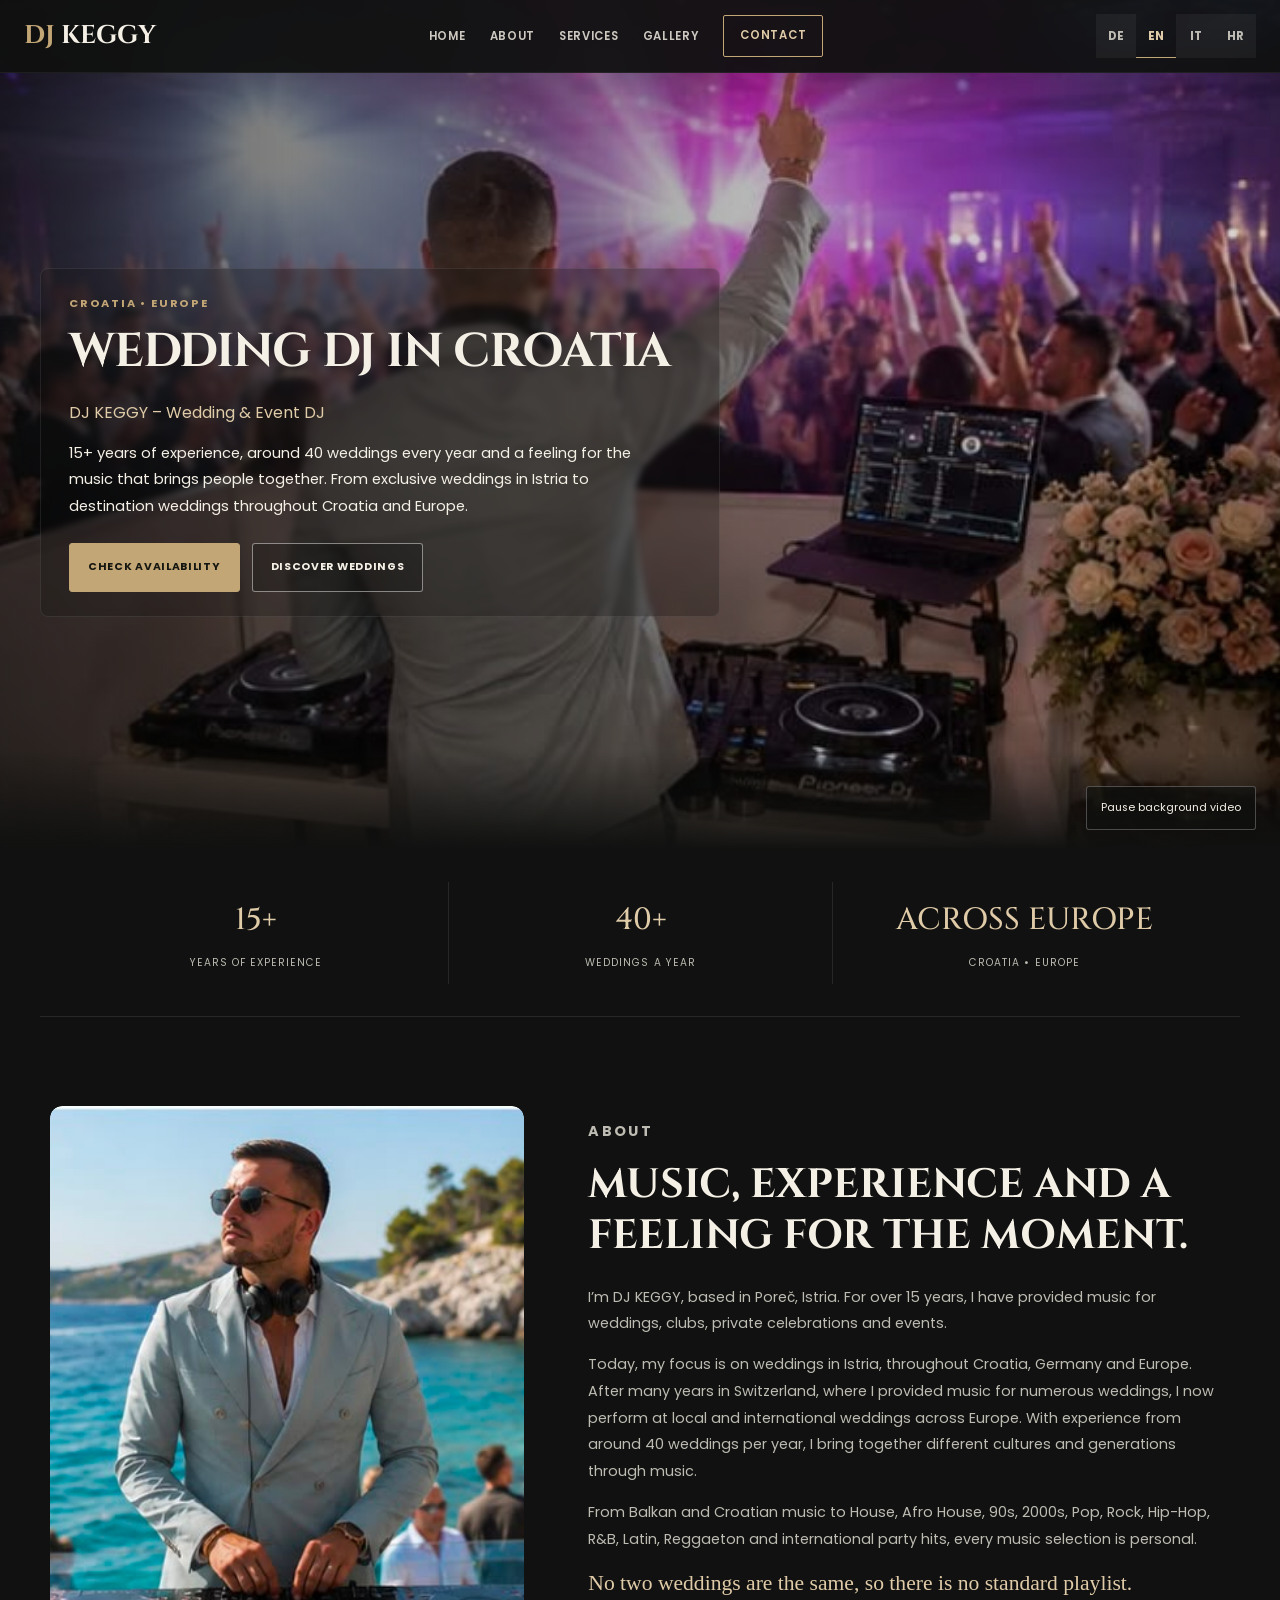
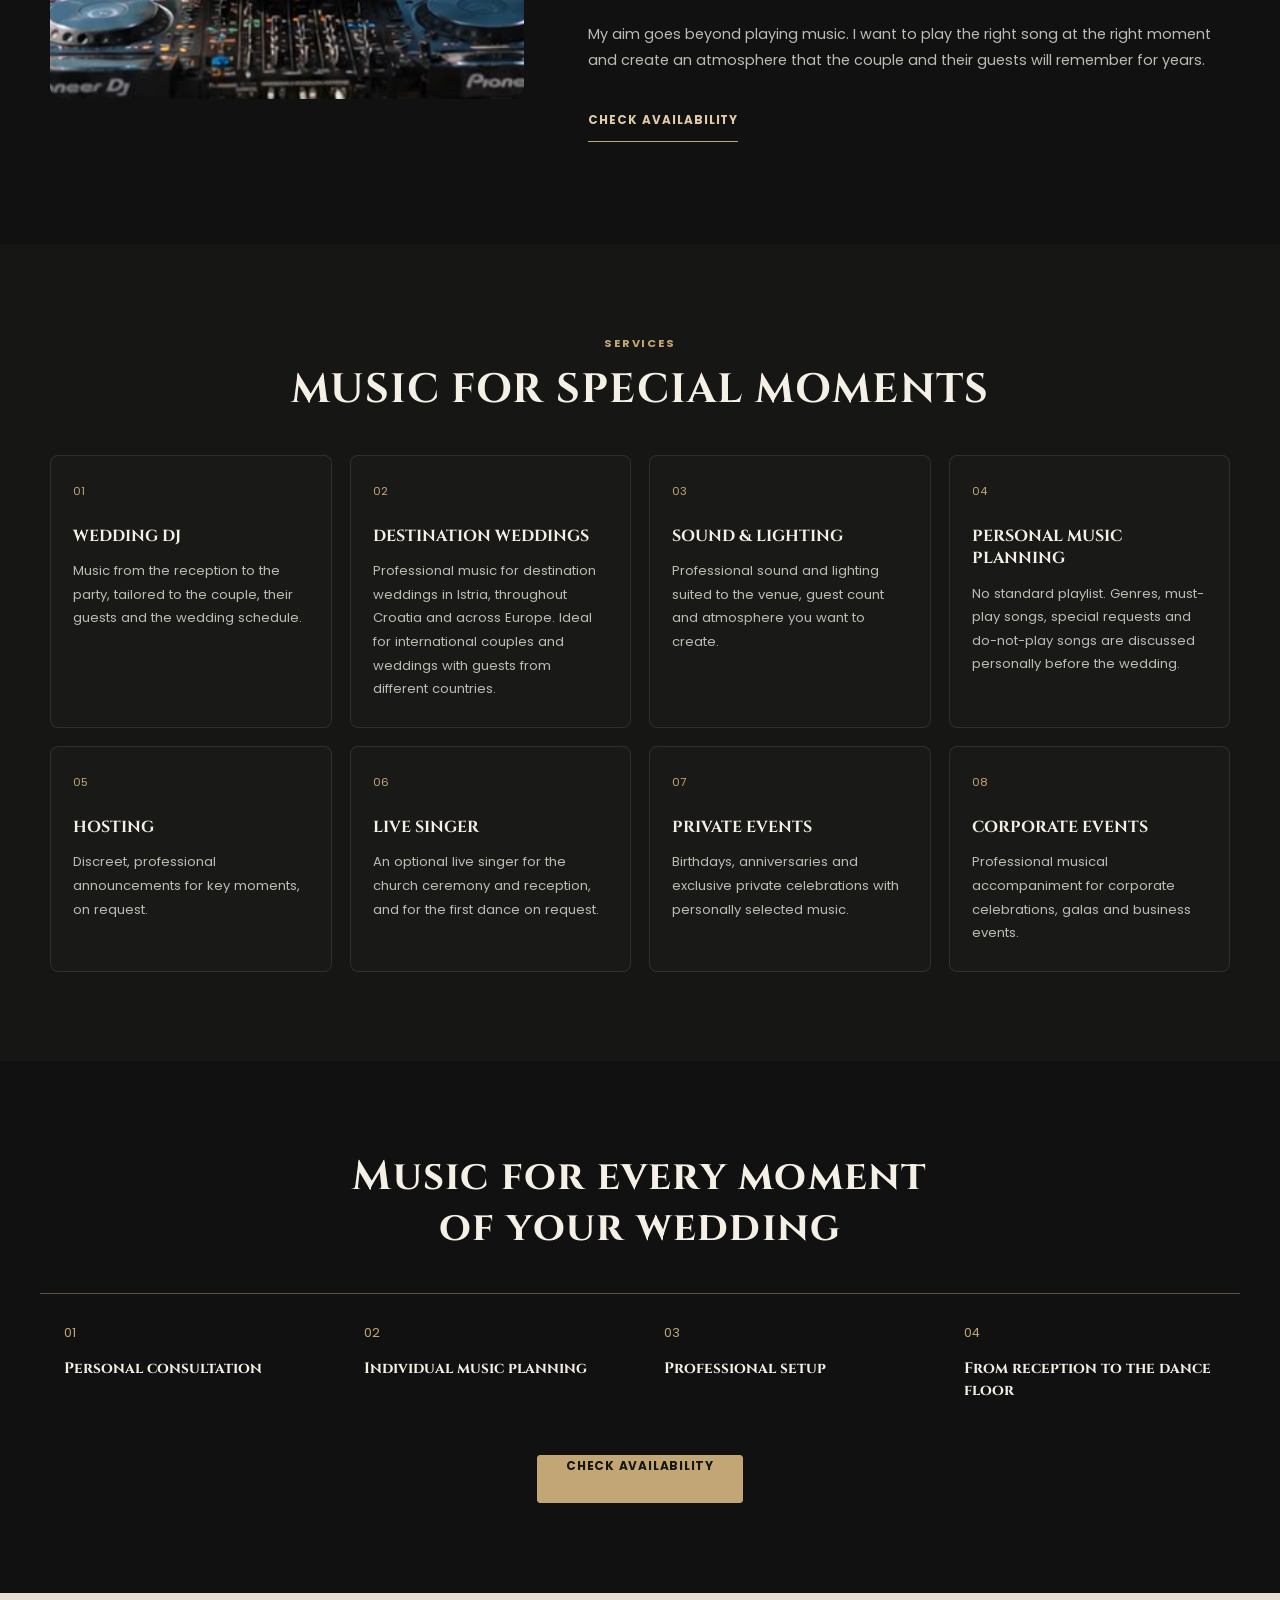
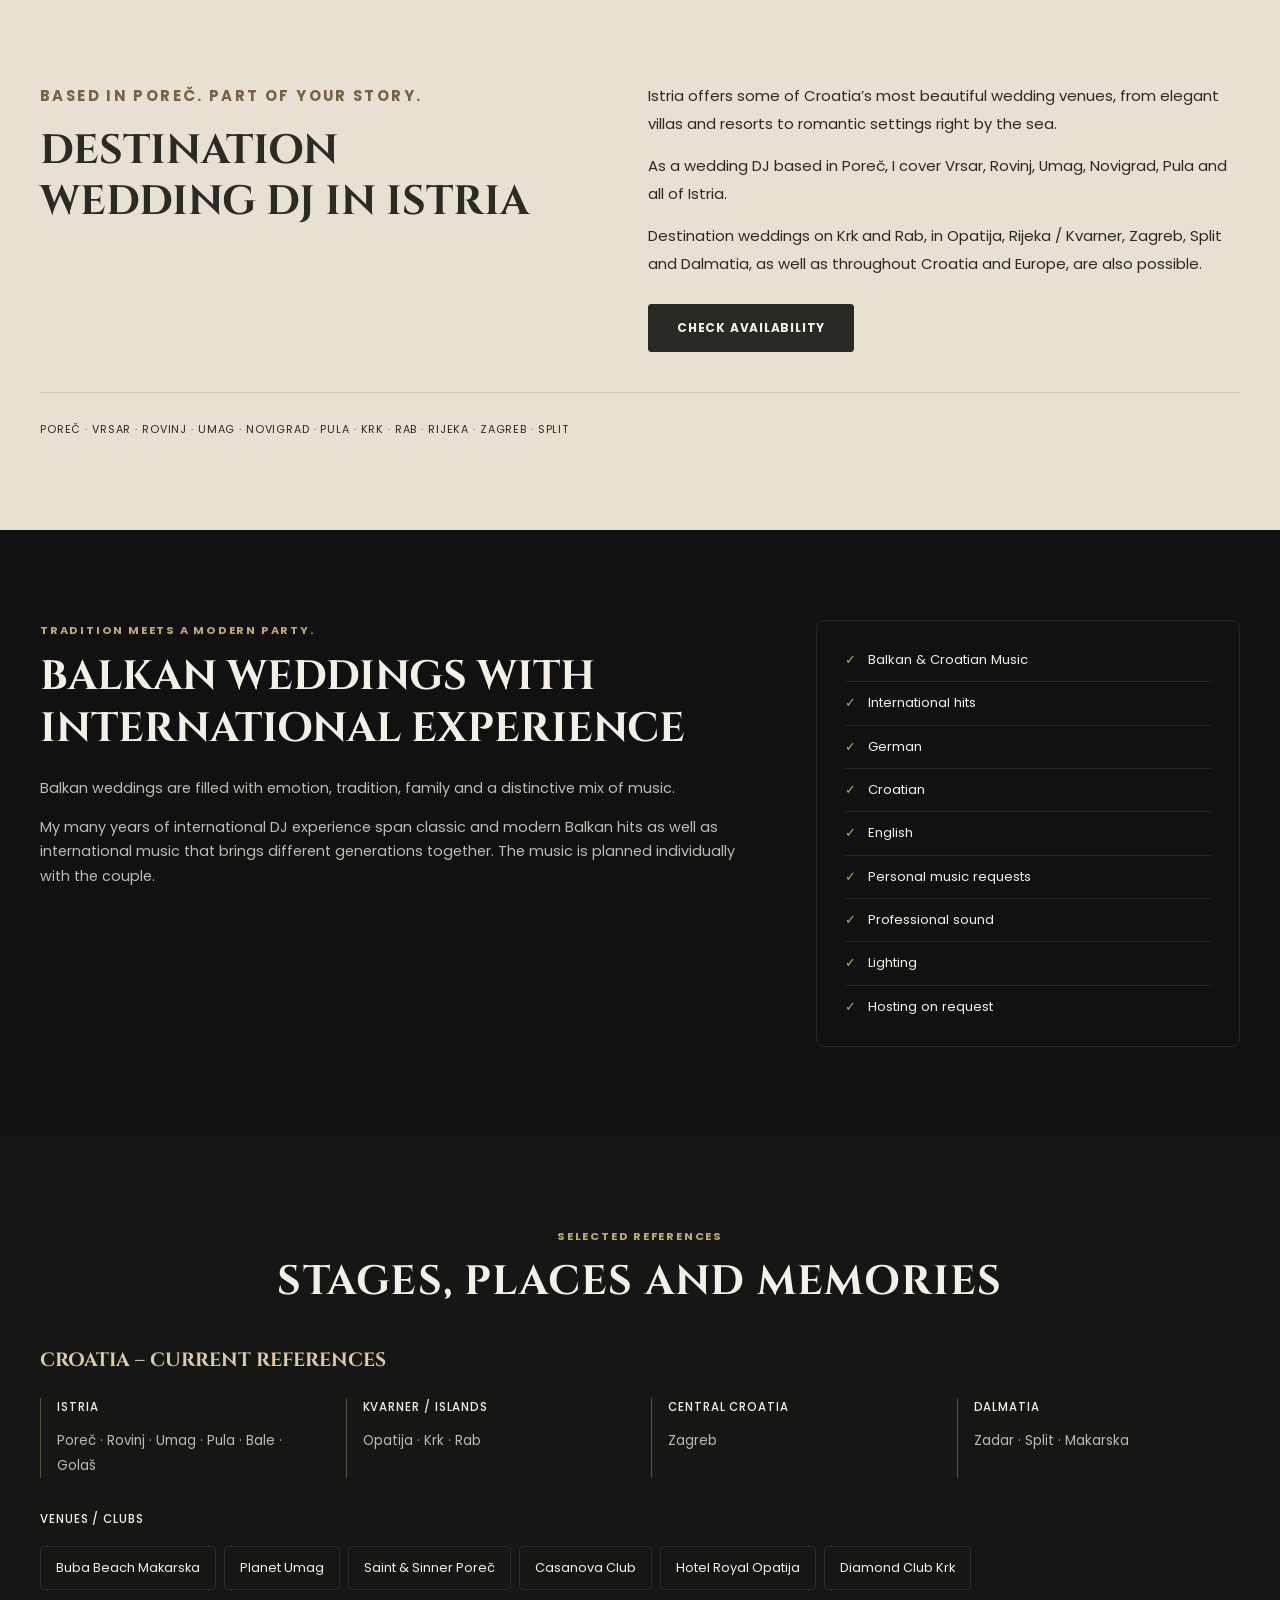
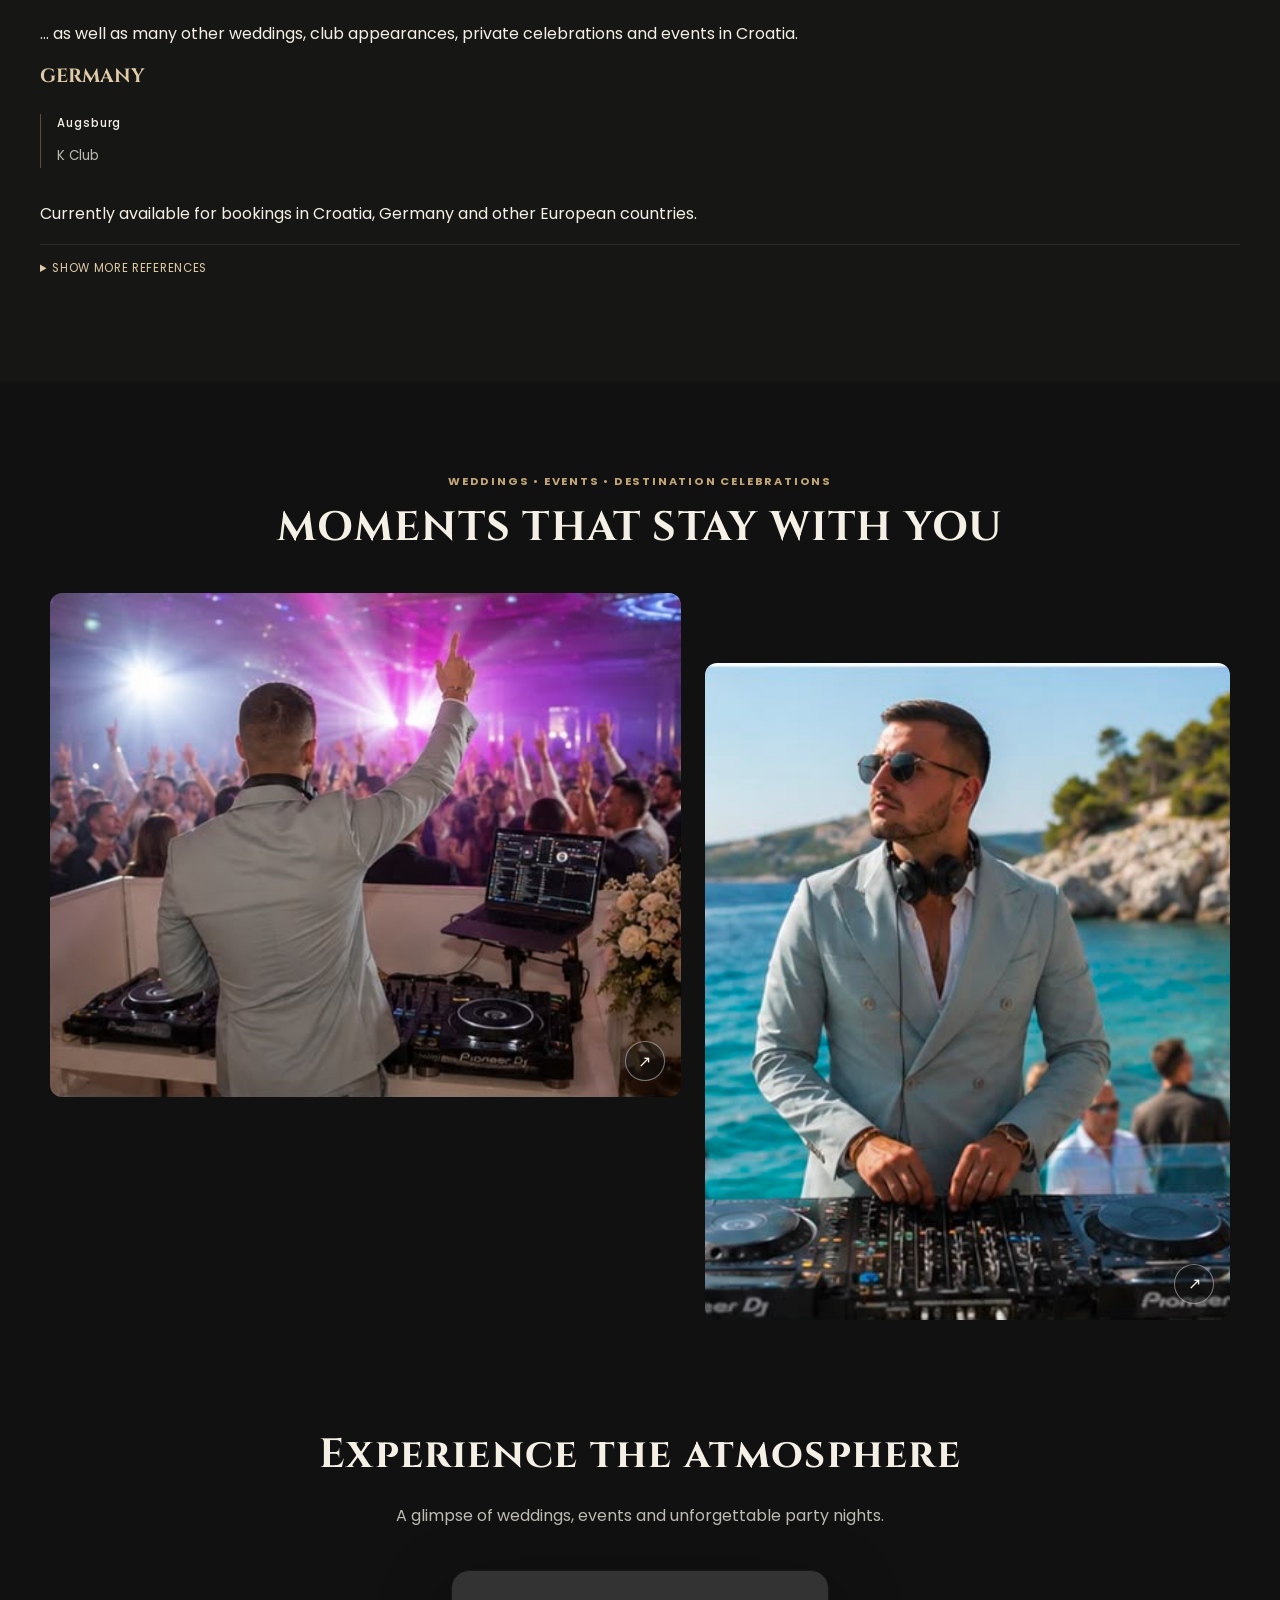
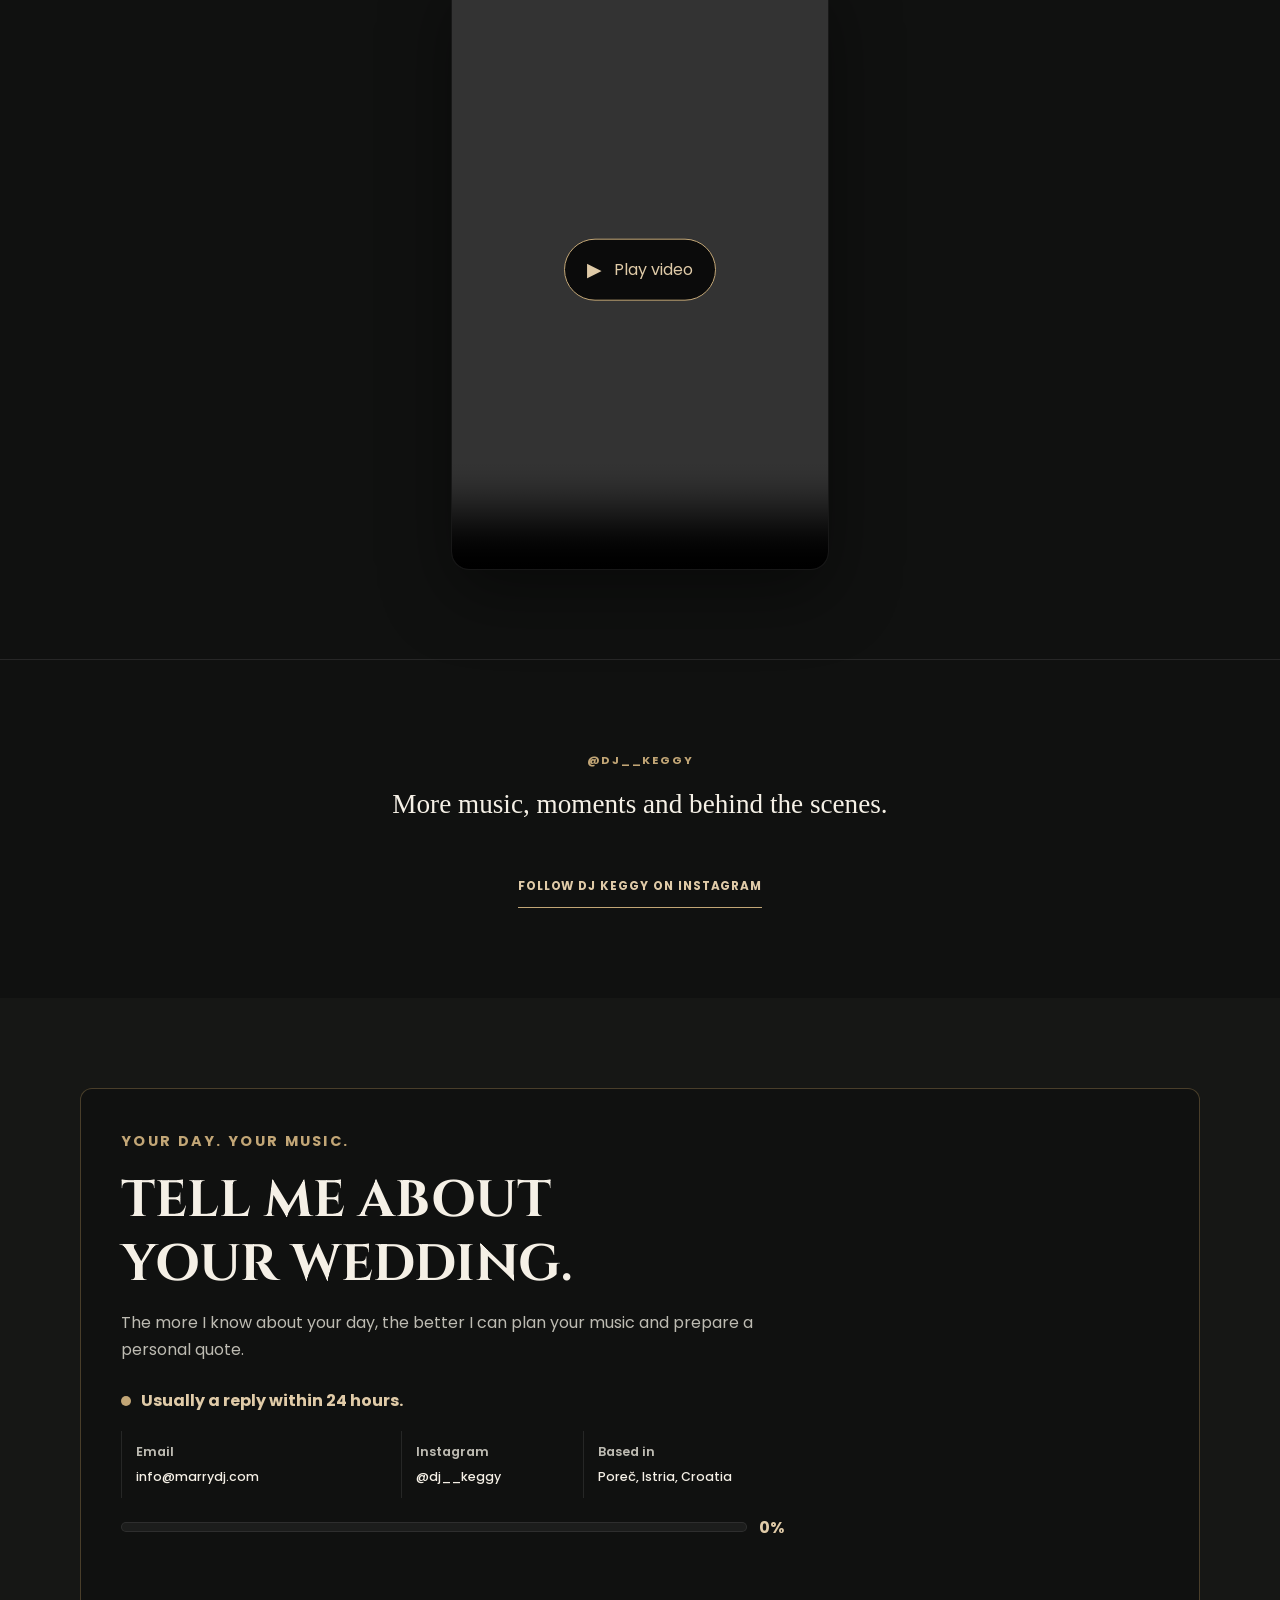
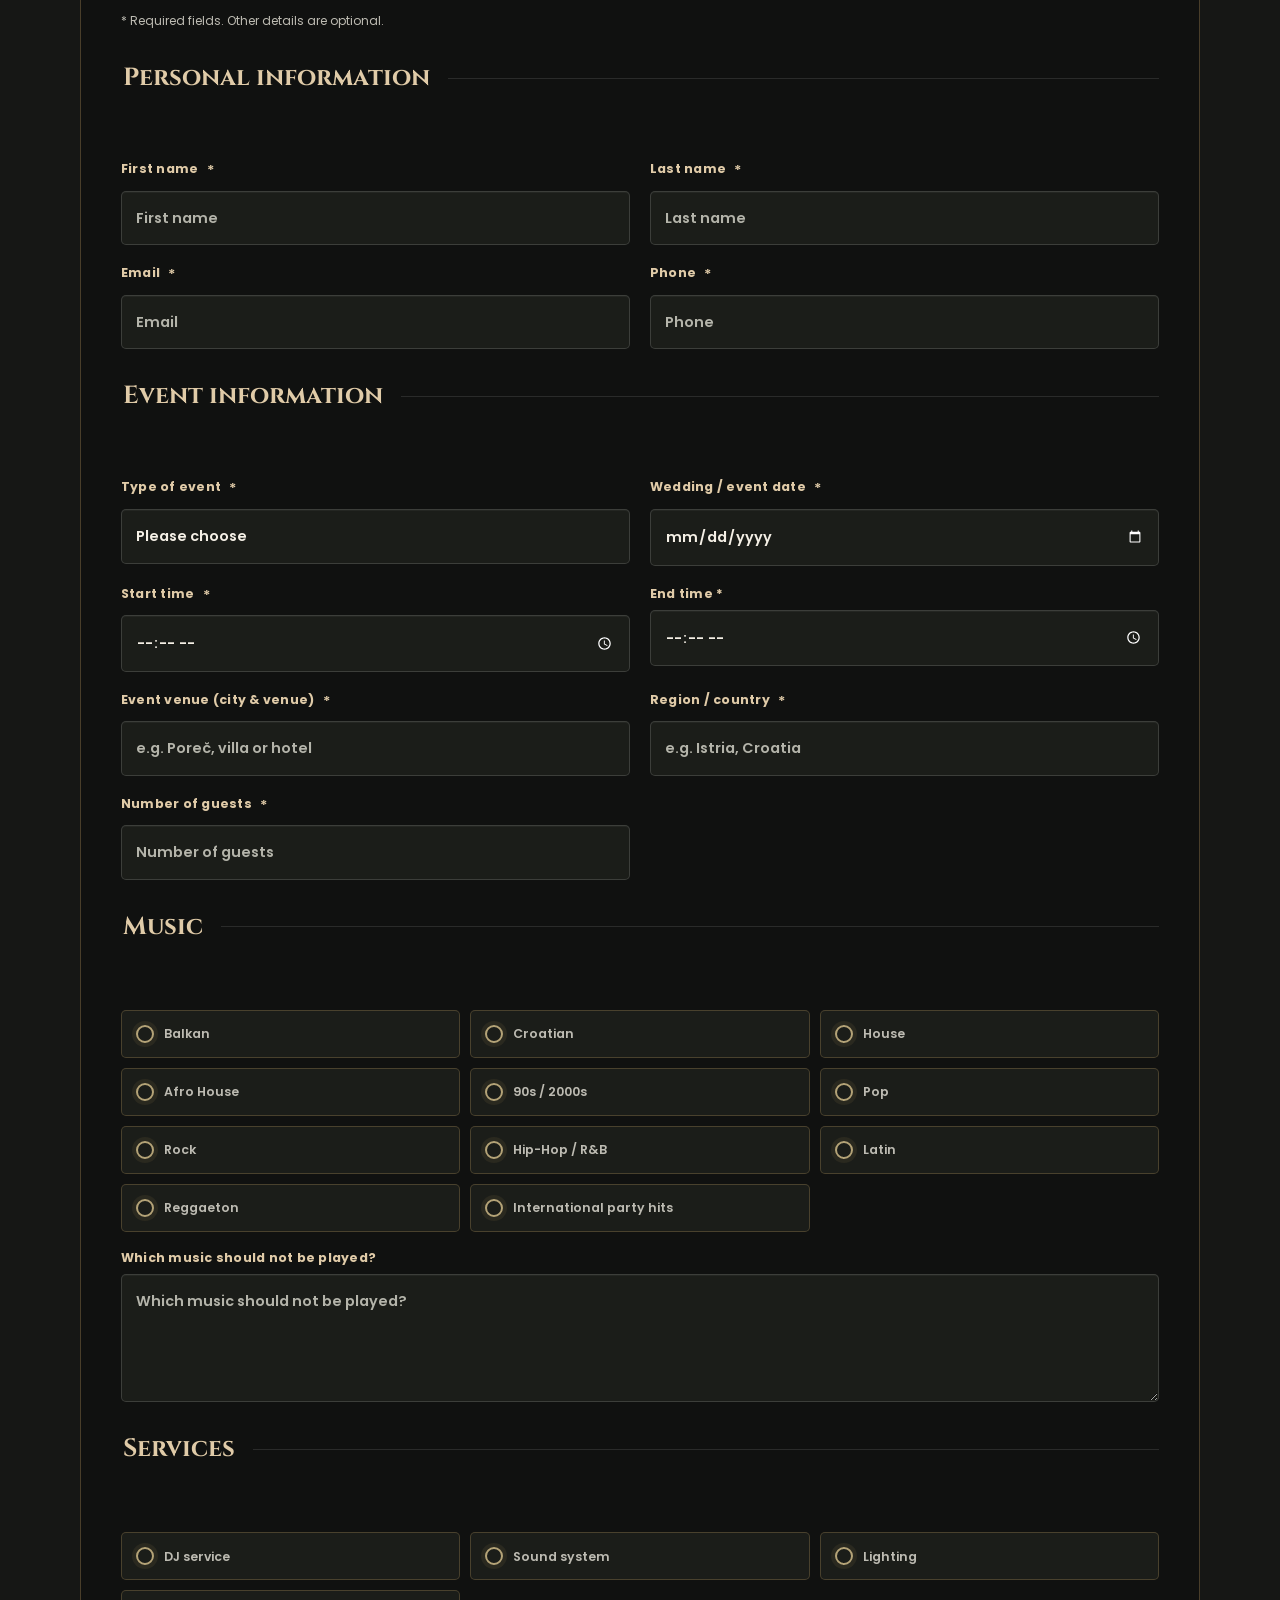
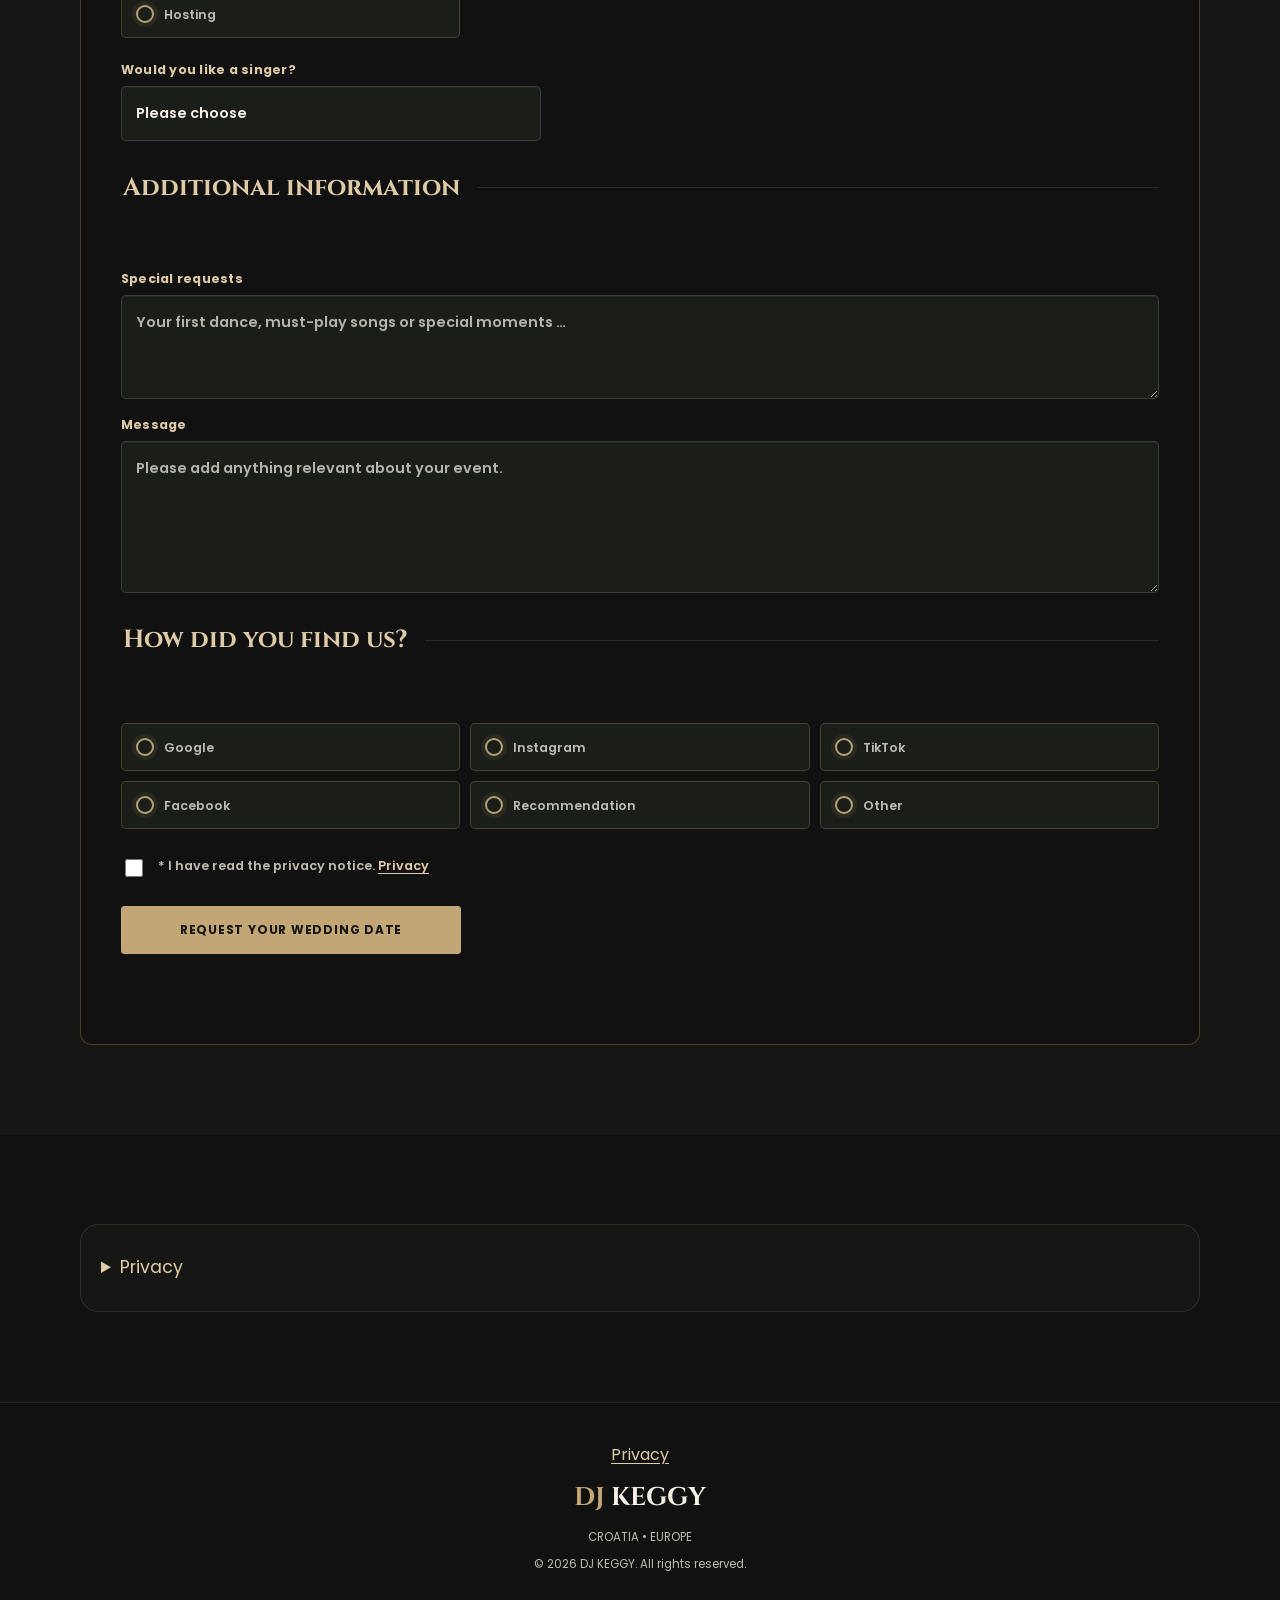
==== en.html @ 876fb91e "Improve multilingual wedding SEO and publish sitemap" ====
<!DOCTYPE html>
<html lang="en">
<head>
    <meta charset="UTF-8">
    <meta name="viewport" content="width=device-width, initial-scale=1.0">
    <meta name="description" content="DJ Keggy, your destination wedding DJ in Croatia. Weddings in Istria, Rovinj and Opatija with personal music planning, sound and lighting. Check your date.">
    <title>Destination Wedding DJ Croatia &amp; Istria | DJ Keggy</title>

    <link rel="preconnect" href="https://fonts.googleapis.com">
    <link rel="preconnect" href="https://fonts.gstatic.com" crossorigin>
    <link href="https://fonts.googleapis.com/css2?family=Cinzel:wght@500;600;700&family=Poppins:wght@300;400;500;600;700&display=swap" rel="stylesheet">
    <link rel="stylesheet" href="style.css?v=75d3296749aa23d8">
<link rel="canonical" href="https://marrydj.com/en.html">
<meta property="og:type" content="website">
<meta property="og:url" content="https://marrydj.com/en.html">
<meta property="og:title" content="Destination Wedding DJ Croatia &amp; Istria | DJ Keggy">
<meta property="og:description" content="DJ Keggy, your destination wedding DJ in Croatia. Weddings in Istria, Rovinj and Opatija with personal music planning, sound and lighting. Check your date.">
<meta property="og:image" content="https://marrydj.com/images/dj1.jpg">
<meta name="robots" content="index, follow, max-image-preview:large">
<meta name="theme-color" content="#101110">
<script type="application/ld+json">{"@context":"https://schema.org","@type":"ProfessionalService","name":"DJ KEGGY","url":"https://marrydj.com/","email":"info@marrydj.com","image":"https://marrydj.com/images/dj1.jpg","address":{"@type":"PostalAddress","addressLocality":"Poreč","addressRegion":"Istria","addressCountry":"HR"},"areaServed":["Opatija","Poreč","Vrsar","Rovinj","Umag","Novigrad","Pula","Istria","Krk","Rab","Rijeka","Kvarner","Zagreb","Split","Dalmatia","Croatia","Europe"],"sameAs":["https://www.instagram.com/dj__keggy/"],"description":"DJ Keggy, your destination wedding DJ in Croatia. Weddings in Istria, Rovinj and Opatija with personal music planning, sound and lighting. Check your date.","@id":"https://marrydj.com/#dj-keggy","knowsLanguage":["de","en","hr"],"hasOfferCatalog":{"@type":"OfferCatalog","name":"Wedding DJ services","itemListElement":[{"@type":"Offer","itemOffered":{"@type":"Service","name":"Wedding DJ & Destination Wedding DJ","serviceType":"Wedding DJ","areaServed":{"@type":"Country","name":"Croatia"}}}]}}</script>





<link rel="alternate" hreflang="de" href="https://marrydj.com/">
<link rel="alternate" hreflang="en" href="https://marrydj.com/en.html">
<link rel="alternate" hreflang="it" href="https://marrydj.com/it.html">
<link rel="alternate" hreflang="hr" href="https://marrydj.com/hr.html">
<link rel="alternate" hreflang="x-default" href="https://marrydj.com/">
</head>

<body>
<a data-i18n="a11y.skip" class="skip-link" href="#main">Skip to content</a>
    <header class="site-header" id="home">
        <video id="hero-video" class="hero-video" preload="none" autoplay muted loop playsinline poster="images/dj1.jpg" aria-hidden="true">
            <source src="videos/homepage-background.mp4" type="video/mp4">
        </video>
<button type="button" class="hero-video-toggle" data-i18n="a11y.pause" aria-controls="hero-video">Pause background video</button>

        <nav class="navbar" aria-label="Main navigation" data-i18n-aria-label="a11y.nav">
            <a class="brand" href="#home" aria-label="DJ KEGGY home" data-i18n-aria-label="a11y.home">
                <span>DJ</span> KEGGY
            </a>

            <button aria-controls="site-nav" class="menu-toggle" type="button" aria-label="Open or close menu" data-i18n-aria-label="a11y.menu" aria-expanded="false">
                <span></span>
                <span></span>
                <span></span>
            </button>

            <ul class="site-nav" id="site-nav">
                <li>
<a href="#home" data-i18n="nav.home">HOME</a></li>
                <li>
<a href="#about" data-i18n="nav.about">ABOUT</a></li>
                <li>
<a href="#services" data-i18n="nav.services">SERVICES</a></li>
                <li>
<a href="#gallery" data-i18n="nav.gallery">GALLERY</a></li>
                <li>
<a class="nav-quote" href="#contact" data-i18n="nav.quote">CONTACT</a></li>
            </ul>

            <div class="language-switcher" aria-label="Language selection" data-i18n-aria-label="a11y.language">
                <button class="lang-btn" type="button" data-lang="de">DE</button>
                <button class="lang-btn" type="button" data-lang="en">EN</button>
                <button class="lang-btn" type="button" data-lang="it">IT</button>
                <button class="lang-btn" type="button" data-lang="hr">HR</button>
            </div>
        </nav>

        <section class="hero" aria-labelledby="hero-title">
            <div class="hero-content reveal">
                <p class="eyebrow" data-i18n="hero.eyebrow">CROATIA • EUROPE</p>
                
                <h1 id="hero-title" data-i18n="hero.title">WEDDING DJ IN CROATIA</h1>
<p data-i18n="hero.badge" class="hero-subtitle">DJ KEGGY – Wedding &amp; Event DJ</p>
                <p class="hero-copy" data-i18n="hero.copy">15+ years of experience, around 40 weddings every year and a feeling for the music that brings people together. From exclusive weddings in Istria to destination weddings throughout Croatia and Europe.</p>
                <div class="hero-actions">
                    <a class="btn btn-primary" href="#contact" data-i18n="hero.ctaPrimary">CHECK AVAILABILITY</a>
                    <a class="btn btn-secondary" href="#weddings" data-i18n="hero.ctaSecondary">DISCOVER WEDDINGS</a>
                </div>
            </div>

        </section>
    </header>

    <main id="main">
<section class="trust-strip" aria-label="DJ KEGGY">
<ul>
<li><strong>15+</strong>
<span data-i18n="trust.experience" >YEARS OF EXPERIENCE</span></li>
<li><strong>40+</strong>
<span data-i18n="trust.weddings" >WEDDINGS A YEAR</span></li>
<li><strong data-i18n="trust.europe" >ACROSS EUROPE</strong>
<span data-i18n="hero.eyebrow" >CROATIA • EUROPE</span></li>
</ul>
</section>
        <section class="section about" id="about">
            <div class="section-grid">
                <div class="about-image reveal">
                    <img loading="lazy" decoding="async" src="images/dj2.jpg" width="697" height="454" data-i18n-alt="a11y.event" alt="DJ KEGGY at the decks on the Croatian coast">
                </div>

                <div class="section-copy reveal">
                    <p class="eyebrow" data-i18n="about.eyebrow">About</p>
                    <h2 data-i18n="about.heading">MUSIC, EXPERIENCE AND A FEELING FOR THE MOMENT.</h2>
                    <p data-i18n="about.p1" >I’m DJ KEGGY, based in Poreč, Istria. For over 15 years, I have provided music for weddings, clubs, private celebrations and events.</p>
<p data-i18n="about.p3" >Today, my focus is on weddings in Istria, throughout Croatia, Germany and Europe. After many years in Switzerland, where I provided music for numerous weddings, I now perform at local and international weddings across Europe. With experience from around 40 weddings per year, I bring together different cultures and generations through music.</p>
<p data-i18n="about.p4" >From Balkan and Croatian music to House, Afro House, 90s, 2000s, Pop, Rock, Hip-Hop, R&amp;B, Latin, Reggaeton and international party hits, every music selection is personal.</p>
<p data-i18n="about.p5" >No two weddings are the same, so there is no standard playlist.</p>
<p data-i18n="about.p6" >My aim goes beyond playing music. I want to play the right song at the right moment and create an atmosphere that the couple and their guests will remember for years.</p>
<a class="text-link" href="#contact" data-i18n="about.cta">CHECK AVAILABILITY</a>
                </div>
            </div>
        </section>

        <section class="section services" id="services">
            <div class="section-heading reveal">
                <p class="eyebrow" data-i18n="services.eyebrow">Services</p>
                <h2 data-i18n="services.heading">MUSIC FOR SPECIAL MOMENTS</h2>
            </div>

            <div class="service-grid">
<article class="service-card reveal">
<span class="service-number" aria-hidden="true">01</span>
<h3 data-i18n="services.card1.title" >WEDDING DJ</h3>
<p data-i18n="services.card1.copy" >Music from the reception to the party, tailored to the couple, their guests and the wedding schedule.</p>
</article>
<article class="service-card reveal">
<span class="service-number" aria-hidden="true">02</span>
<h3 data-i18n="services.card2.title" >DESTINATION WEDDINGS</h3>
<p data-i18n="services.card2.copy" >Professional music for destination weddings in Istria, throughout Croatia and across Europe. Ideal for international couples and weddings with guests from different countries.</p>
</article>
<article class="service-card reveal">
<span class="service-number" aria-hidden="true">03</span>
<h3 data-i18n="services.card3.title" >SOUND &amp; LIGHTING</h3>
<p data-i18n="services.card3.copy" >Professional sound and lighting suited to the venue, guest count and atmosphere you want to create.</p>
</article>
<article class="service-card reveal">
<span class="service-number" aria-hidden="true">04</span>
<h3 data-i18n="services.card4.title" >PERSONAL MUSIC PLANNING</h3>
<p data-i18n="services.card4.copy" >No standard playlist. Genres, must-play songs, special requests and do-not-play songs are discussed personally before the wedding.</p>
</article>
<article class="service-card reveal">
<span class="service-number" aria-hidden="true">05</span>
<h3 data-i18n="services.card5.title" >HOSTING</h3>
<p data-i18n="services.card5.copy" >Discreet, professional announcements for key moments, on request.</p>
</article>
<article class="service-card reveal">
<span class="service-number" aria-hidden="true">06</span>
<h3 data-i18n="services.card6.title" >LIVE SINGER</h3>
<p data-i18n="services.card6.copy" >An optional live singer for the church ceremony and reception, and for the first dance on request.</p>
</article>
<article class="service-card reveal">
<span class="service-number" aria-hidden="true">07</span>
<h3 data-i18n="services.card7.title" >PRIVATE EVENTS</h3>
<p data-i18n="services.card7.copy" >Birthdays, anniversaries and exclusive private celebrations with personally selected music.</p>
</article>
<article class="service-card reveal">
<span class="service-number" aria-hidden="true">08</span>
<h3 data-i18n="services.card8.title" >CORPORATE EVENTS</h3>
<p data-i18n="services.card8.copy" >Professional musical accompaniment for corporate celebrations, galas and business events.</p>
</article>
</div>
</section>


<section class="section wedding" id="weddings">
<div class="section-heading">
<h2 data-i18n="wedding.heading">Music for every moment of your wedding</h2>
</div><ol class="wedding-steps">
<li>
<span aria-hidden="true">01</span>
<h3 data-i18n="wedding.step0">Personal consultation</h3></li>
<li>
<span aria-hidden="true">02</span>
<h3 data-i18n="wedding.step1">Individual music planning</h3></li>
<li>
<span aria-hidden="true">03</span>
<h3 data-i18n="wedding.step2">Professional setup</h3></li>
<li>
<span aria-hidden="true">04</span>
<h3 data-i18n="wedding.step3">From reception to the dance floor</h3></li></ol>
<a class="btn btn-primary" href="#contact" data-i18n="about.cta">CHECK AVAILABILITY</a>
</section>
        <section class="section destination" id="destination">
<div class="destination-inner">
<div>
<p data-i18n="destination.eyebrow" class="eyebrow">BASED IN POREČ. PART OF YOUR STORY.</p>
<h2 data-i18n="destination.heading" >DESTINATION WEDDING DJ IN ISTRIA</h2>
</div>
<div>
<p data-i18n="destination.p1" >Istria offers some of Croatia’s most beautiful wedding venues, from elegant villas and resorts to romantic settings right by the sea.</p>
<p data-i18n="destination.p2" >As a wedding DJ based in Poreč, I cover Vrsar, Rovinj, Umag, Novigrad, Pula and all of Istria.</p>
<p data-i18n="destination.p3" >Destination weddings on Krk and Rab, in Opatija, Rijeka / Kvarner, Zagreb, Split and Dalmatia, as well as throughout Croatia and Europe, are also possible.</p>
<a data-i18n="about.cta" class="btn btn-primary" href="#contact">CHECK AVAILABILITY</a>
</div>
</div>
<p class="destination-places">POREČ · VRSAR · ROVINJ · UMAG · NOVIGRAD · PULA · KRK · RAB · RIJEKA · ZAGREB · SPLIT</p>
</section>
<section class="section balkan" id="experience">
<div class="balkan-inner">
<div>
<p data-i18n="balkan.subtitle" class="eyebrow">TRADITION MEETS A MODERN PARTY.</p>
<h2 data-i18n="balkan.heading" >BALKAN WEDDINGS WITH INTERNATIONAL EXPERIENCE</h2>
<p data-i18n="balkan.p1" >Balkan weddings are filled with emotion, tradition, family and a distinctive mix of music.</p>
<p data-i18n="balkan.p2" >My many years of international DJ experience span classic and modern Balkan hits as well as international music that brings different generations together. The music is planned individually with the couple.</p>
</div>
<ul class="balkan-checks">
<li data-i18n="balkan.check0" >Balkan &amp; Croatian Music</li>
<li data-i18n="balkan.check1" >International hits</li>
<li data-i18n="balkan.check2" >German</li>
<li data-i18n="balkan.check3" >Croatian</li>
<li data-i18n="balkan.check4" >English</li>
<li data-i18n="balkan.check5" >Personal music requests</li>
<li data-i18n="balkan.check6" >Professional sound</li>
<li data-i18n="balkan.check7" >Lighting</li>
<li data-i18n="balkan.check8" >Hosting on request</li>
</ul>
</div>
</section>
<section class="section references" id="references">
<div class="section-heading">
<p data-i18n="references.eyebrow" class="eyebrow">SELECTED REFERENCES</p>
<h2 data-i18n="references.heading" >STAGES, PLACES AND MEMORIES</h2>
</div>
<div class="references-inner">
<h3 data-i18n="references.croatia" >CROATIA – CURRENT REFERENCES</h3>
<div class="region-grid">
<article>
<h4 data-i18n="references.istria" >ISTRIA</h4>
<p>Poreč · Rovinj · Umag · Pula · Bale · Golaš</p>
</article>
<article>
<h4 data-i18n="references.islands" >KVARNER / ISLANDS</h4>
<p>Opatija · Krk · Rab</p>
</article>
<article>
<h4 data-i18n="references.central" >CENTRAL CROATIA</h4>
<p>Zagreb</p>
</article>
<article>
<h4 data-i18n="references.dalmatia" >DALMATIA</h4>
<p>Zadar · Split · Makarska</p>
</article>
</div>
<h4 data-i18n="references.clubs" >VENUES / CLUBS</h4>
<ul class="venue-list">
<li>Buba Beach Makarska</li>
<li>Planet Umag</li>
<li>Saint &amp; Sinner Poreč</li>
<li>Casanova Club</li>
<li>Hotel Royal Opatija</li>
<li>Diamond Club Krk</li>
</ul>
<p data-i18n="references.croatiaMore">… as well as many other weddings, club appearances, private celebrations and events in Croatia.</p>
<h3 data-i18n="references.germany">GERMANY</h3>
<div class="region-grid"><article><h4>Augsburg</h4><p>K Club</p></article></div>
<p data-i18n="references.current">Currently available for bookings in Croatia, Germany and other European countries.</p>
<details class="reference-details">
<summary>
<span class="when-closed" data-i18n="references.more">SHOW MORE REFERENCES</span>
<span class="when-open" data-i18n="references.less">SHOW FEWER REFERENCES</span></summary>
<h3 data-i18n="references.swiss" >PAST SWISS REFERENCES</h3>
<p data-i18n="references.past" >These venues reflect my past DJ experience in Switzerland only. Switzerland is not part of my current service area.</p>
<div class="region-grid">
<article>
<h4>Zürich</h4>
<p>Kaufleuten · X-TRA · Jill Club · Flamingo · Station Club · Elite Club</p>
</article>
<article>
<h4>Luzern</h4>
<p>Road House · Vegas Club · El Cartel · Max</p>
</article>
<article>
<h4>Zug</h4>
<p>Diamonds Club</p>
</article>
<article>
<h4>Basel</h4>
<p>Moon Club</p>
</article>
</div>
<p data-i18n="references.swissMore">… as well as many other club appearances, weddings, private celebrations and events during my many years working in Switzerland.</p>
</details>
</div>
</section>

        <section class="section gallery" id="gallery">
            <div class="section-heading reveal">
                <p class="eyebrow" data-i18n="gallery.eyebrow">WEDDINGS • EVENTS • DESTINATION CELEBRATIONS</p>
                <h2 data-i18n="gallery.heading">MOMENTS THAT STAY WITH YOU</h2>
            </div>

            <div class="gallery-grid masonry-gallery">
<figure class="gallery-item reveal">
<a href="images/dj1.jpg" data-lightbox="gallery" class="gallery-link"><img loading="lazy" decoding="async" src="images/dj1.jpg" width="705" height="431" data-i18n-alt="a11y.dj" alt="DJ KEGGY at the decks in front of a celebrating wedding party">
<span class="gallery-zoom" aria-hidden="true">↗</span></a>
</figure>
<figure class="gallery-item reveal">
<a href="images/dj2.jpg" data-lightbox="gallery" class="gallery-link"><img loading="lazy" decoding="async" src="images/dj2.jpg" width="697" height="454" data-i18n-alt="a11y.event" alt="DJ KEGGY at the decks on the Croatian coast">
<span class="gallery-zoom" aria-hidden="true">↗</span></a>
</figure>
</div>
</section>


<section class="section impressions" id="videos" aria-labelledby="videos-heading">
 <div class="section-heading">
<h2 id="videos-heading" data-i18n="videos.heading">Experience the atmosphere</h2>
<p data-i18n="videos.copy">A glimpse of weddings, events and unforgettable party nights.</p>
</div>
 <div class="video-frame video-frame-portrait">
  <video class="event-video" id="event-impression" controls playsinline preload="metadata" width="512" height="910" data-i18n-aria-label="videos.heading" aria-label="Experience the atmosphere"><source src="videos/wedding-atmosphere.mp4" type="video/mp4"></video>
  <button class="video-play" type="button" aria-controls="event-impression" hidden>
<span aria-hidden="true">▶</span>
<span data-i18n="videos.play">Play video</span></button>
 </div>
</section>
        <!-- Only moderated, consented reviews are loaded from the CMS. -->
<section class="section testimonials-section" id="testimonials" hidden>
 <div class="section-heading">
<h2 id="review-heading" data-i18n="testimonials.heading">WHAT MY GUESTS SAY</h2>
</div>
 <div class="testimonial-grid"><!-- Populated with textContent by review/homepage.js. -->
</div>
</section>

        <section class="section instagram">
<p class="eyebrow">@dj__keggy</p>
<p data-i18n="instagram.copy" >More music, moments and behind the scenes.</p>
<a data-i18n="instagram.cta" class="text-link" href="https://www.instagram.com/dj__keggy/" target="_blank" rel="noopener noreferrer">FOLLOW DJ KEGGY ON INSTAGRAM</a>
</section>
<section class="section contact quote-section" id="contact">
            <div class="quote-shell">
                <div class="quote-heading reveal">
                    <p class="eyebrow" data-i18n="quote.eyebrow">YOUR DAY. YOUR MUSIC.</p>
                    <h2 data-i18n="quote.heading">TELL ME ABOUT YOUR WEDDING.</h2>
                    <p data-i18n="quote.copy">The more I know about your day, the better I can plan your music and prepare a personal quote.</p>

                    <div class="quote-meta">
                        <div class="quote-inline-note">
                            <span class="pulse-dot" aria-hidden="true"></span>
                            <span data-i18n="quote.responseTime">Usually a reply within 24 hours.</span>
                        </div>

                        <div class="quote-contact-list" data-i18n-aria-label="quote.contactInfoLabel" aria-label="Contact information">
<a class="quote-contact-link" href="mailto:info@marrydj.com">
<span data-i18n="contact.emailLabel" >Email</span><strong>info@marrydj.com</strong></a>
<a class="quote-contact-link" href="https://www.instagram.com/dj__keggy/" target="_blank" rel="noopener noreferrer">
<span>Instagram</span><strong>@dj__keggy</strong></a>
<div class="quote-contact-link">
<span data-i18n="contact.locationLabel" >Based in</span><strong>Poreč, Istria, Croatia</strong>
</div>
</div>

                        <div class="quote-progress" data-i18n-aria-label="quote.progressLabel" aria-label="Form progress">
                            <div class="progress-track">
                                <div class="progress-bar" id="form-progress" role="progressbar" data-i18n-aria-label="quote.progressLabel" aria-valuemin="0" aria-valuemax="100" aria-valuenow="0" aria-label="Form progress">
</div>
                            </div>
                            <div class="progress-value" id="form-progress-value">0%</div>
                        </div>
                    </div>
                </div>

                <form class="quote-form" id="offer-form" action="send-offer.php" method="post" novalidate>
<p data-i18n="quote.requiredNote" class="form-required-note">* Required fields. Other details are optional.</p>
                    <fieldset>
                        <legend data-i18n="quote.personalLegend">Personal information</legend>
                        <div class="quote-grid">
                            <label class="field">
                                <span class="field-label" data-i18n="quote.firstname">First name</span>
<span class="required-mark" aria-hidden="true">*</span>
                                <input type="text" name="firstname" autocomplete="given-name" placeholder="First name" data-i18n-placeholder="quote.firstnamePlaceholder" required>
                            </label>
                            <label class="field">
                                <span class="field-label" data-i18n="quote.lastname">Last name</span>
<span class="required-mark" aria-hidden="true">*</span>
                                <input type="text" name="lastname" autocomplete="family-name" placeholder="Last name" data-i18n-placeholder="quote.lastnamePlaceholder" required>
                            </label>
                            <label class="field">
                                <span class="field-label" data-i18n="quote.email">Email</span>
<span class="required-mark" aria-hidden="true">*</span>
                                <input type="email" name="email" autocomplete="email" placeholder="Email" data-i18n-placeholder="quote.emailPlaceholder" required>
                            </label>
                            <label class="field">
                                <span class="field-label" data-i18n="quote.phone">Phone</span>
<span class="required-mark" aria-hidden="true">*</span>
                                <input type="tel" name="phone" autocomplete="tel" inputmode="tel" maxlength="30" placeholder="Phone" data-i18n-placeholder="quote.phonePlaceholder" required>
                            </label>
                        </div>
                    </fieldset>

                    <fieldset>
                        <legend data-i18n="quote.eventLegend">Event information</legend>
                        <div class="quote-grid">
                            <label class="field">
                                <span class="field-label" data-i18n="quote.eventType">Type of event</span>
<span class="required-mark" aria-hidden="true">*</span>
                                <select name="event_type" required>
                                    <option value="" selected disabled data-i18n="quote.eventTypePlaceholder">Please choose</option>
                                    <option value="Hochzeit" data-i18n="quote.eventTypeWedding">Wedding</option>
                                    <option value="Geburtstag" data-i18n="quote.eventTypeBirthday">Birthday</option>
                                    <option value="Firmenfeier" data-i18n="quote.eventTypeCorporate">Corporate event</option>
                                    <option value="Club / Event" data-i18n="quote.eventTypeClub">Club / Event</option>
                                    <option value="Sonstiges" data-i18n="quote.eventTypeOther">Other</option>
                                </select>
                            </label>
                            <label class="field">
                                <span class="field-label" data-i18n="quote.date">Wedding / event date</span>
<span class="required-mark" aria-hidden="true">*</span>
                                <input type="date" name="event_date" placeholder="Date" data-i18n-placeholder="quote.datePlaceholder" required>
                            </label>
                            <label class="field">
                                <span class="field-label" data-i18n="quote.startTime">Start time</span>
<span class="required-mark" aria-hidden="true">*</span>
                                <input type="time" name="start_time" placeholder="Start time" data-i18n-placeholder="quote.startTimePlaceholder" required>
                            </label>
<label class="field">
<span data-i18n="quote.endTime" class="field-label">End time *</span>
<input type="time" name="end_time" required>
</label>
                            <label class="field">
                                <span class="field-label" data-i18n="quote.location">Event venue (city &amp; venue)</span>
<span class="required-mark" aria-hidden="true">*</span>
                                <input type="text" name="location" placeholder="e.g. Poreč, villa or hotel" data-i18n-placeholder="quote.locationPlaceholder" required>
                            </label>
<label class="field">
<span class="field-label" data-i18n="quote.country">Region / country</span>
<span class="required-mark" aria-hidden="true">*</span>
<input type="text" name="country" autocomplete="off" placeholder="e.g. Istria, Croatia" data-i18n-placeholder="quote.countryPlaceholder" required>
</label>
                            <label class="field">
                                <span class="field-label" data-i18n="quote.guests">Number of guests</span>
<span class="required-mark" aria-hidden="true">*</span>
                                <input type="number" name="guests" inputmode="numeric" step="1" placeholder="Number of guests" data-i18n-placeholder="quote.guestsPlaceholder" min="1" required>
                            </label>
                        </div>
                    </fieldset>

                    <fieldset>
                        <legend data-i18n="quote.musicLegend">Music</legend>
                        <div class="choice-grid music-grid" role="group" data-i18n-aria-label="quote.musicLegend" aria-label="Music">
<label>
<input type="checkbox" name="music[]" value="Balkan">
<span>Balkan</span>
</label>
<label>
<input type="checkbox" name="music[]" value="Croatian">
<span data-i18n="quote.musicCroatian">Croatian</span>
</label>
<label>
<input type="checkbox" name="music[]" value="House">
<span>House</span>
</label>
<label>
<input type="checkbox" name="music[]" value="Afro House">
<span>Afro House</span>
</label>
<label>
<input type="checkbox" name="music[]" value="90s / 2000s">
<span data-i18n="quote.music90s" >90s / 2000s</span>
</label>
<label>
<input type="checkbox" name="music[]" value="Pop">
<span>Pop</span>
</label>
<label>
<input type="checkbox" name="music[]" value="Rock">
<span>Rock</span>
</label>
<label>
<input type="checkbox" name="music[]" value="Hip-Hop / R&B">
<span>Hip-Hop / R&B</span>
</label>
<label>
<input type="checkbox" name="music[]" value="Latin">
<span>Latin</span>
</label>
<label>
<input type="checkbox" name="music[]" value="Reggaeton">
<span>Reggaeton</span>
</label>
<label>
<input type="checkbox" name="music[]" value="International party hits">
<span data-i18n="quote.musicInternational" >International party hits</span>
</label>
</div>

                        <label class="field field-textarea wide-field">
                            <span class="field-label" data-i18n="quote.musicExclude">Which music should not be played?</span>
                            <textarea name="no_music" rows="4" placeholder="Which music should not be played?" data-i18n-placeholder="quote.musicExcludePlaceholder"></textarea>
                        </label>
                    </fieldset>

                    <fieldset>
                        <legend data-i18n="quote.serviceLegend">Services</legend>
                        <div class="choice-grid services-grid" role="group" data-i18n-aria-label="quote.serviceLegend" aria-label="Services">
<label>
<input type="checkbox" name="services[]" value="DJ-Service">
<span data-i18n="quote.serviceDj" >DJ service</span>
</label>
<label>
<input type="checkbox" name="services[]" value="Tonanlage">
<span data-i18n="quote.serviceSound" >Sound system</span>
</label>
<label>
<input type="checkbox" name="services[]" value="Lichtanlage">
<span data-i18n="quote.serviceLight" >Lighting</span>
</label>
<label>
<input type="checkbox" name="services[]" value="Moderation">
<span data-i18n="quote.serviceHosting" >Hosting</span>
</label>
</div>
<label class="field singer-field">
<span data-i18n="quote.singer" class="field-label">Would you like a singer?</span>
<select name="singer">
<option value="" data-i18n="quote.eventTypePlaceholder">Please choose</option>
<option value="yes" data-i18n="quote.yes">Yes</option>
<option value="no" data-i18n="quote.no">No</option>
</select>
</label>
                    </fieldset>

                    <fieldset>
                        <legend data-i18n="quote.messageLegend">Additional information</legend>
<label class="field field-textarea wide-field">
<span data-i18n="quote.wishes" class="field-label">Special requests</span><textarea name="special_wishes" rows="3" data-i18n-placeholder="quote.wishesPlaceholder" placeholder="Your first dance, must-play songs or special moments …"></textarea>
</label>
                        <label class="field field-textarea wide-field">
                            <span class="field-label" data-i18n="quote.messageLabel">Message</span>
                            <textarea name="message" rows="5" placeholder="Please add anything relevant about your event." data-i18n-placeholder="quote.messagePlaceholder"></textarea>
                        </label>
                    </fieldset>

                    <fieldset>
                        <legend data-i18n="quote.sourceLabel">How did you find us?</legend>
                        <div class="choice-grid source-grid" role="radiogroup" data-i18n-aria-label="quote.sourceLabel" aria-label="How did you find us?">
                            <label>
<input type="radio" name="source" value="Google">
<span data-i18n="quote.sourceGoogle">Google</span>
</label>
                            <label>
<input type="radio" name="source" value="Instagram">
<span data-i18n="quote.sourceInstagram">Instagram</span>
</label>
                            <label>
<input type="radio" name="source" value="TikTok">
<span data-i18n="quote.sourceTiktok">TikTok</span>
</label>
                            <label>
<input type="radio" name="source" value="Facebook">
<span data-i18n="quote.sourceFacebook">Facebook</span>
</label>
                            <label>
<input type="radio" name="source" value="Empfehlung">
<span data-i18n="quote.sourceReferral">Recommendation</span>
</label>
                            <label>
<input type="radio" name="source" value="Andere">
<span data-i18n="quote.sourceOther">Other</span>
</label>
                        </div>
                    </fieldset>

                    <label class="privacy-check">
                        <input type="checkbox" name="privacy" required>
                        <span>
<span aria-hidden="true">* </span>
<span data-i18n="quote.privacy">I have read the privacy notice.</span> <a class="privacy-link" href="#privacy" data-i18n="privacy.title">Privacy</a></span>
                    </label>

                    <button class="btn btn-primary quote-submit" type="submit" data-i18n="quote.submit">REQUEST YOUR WEDDING DATE</button>
                    <p class="form-note" id="offer-status" role="status" aria-live="polite"></p>
                </form>
            </div>
        </section>

<section class="section privacy-section" id="privacy" aria-labelledby="privacy-title" tabindex="-1">
 <details class="privacy-details">
<summary id="privacy-title" data-i18n="privacy.title">Privacy</summary>
 <div class="privacy-copy">
<h3 data-i18n="privacy.heading0">Controller and contact</h3>
<p data-i18n="privacy.text0">Manuel Kegelj – MarryDJ / DJ KEGGY. Email: info@marrydj.com</p>
<h3 data-i18n="privacy.heading1">Inquiries and communication</h3>
<p data-i18n="privacy.text1">We process the contact and event details, music requests, selected services and messages you provide to answer your inquiry and prepare a quote. Required fields are needed to handle the inquiry; other information is optional. Your inquiry is sent by email. When WhatsApp notifications are enabled, the inquiry details are also sent through Meta’s WhatsApp Business Cloud API to the operator of this website. Customers do not need a WhatsApp account.</p>
<h3 data-i18n="privacy.heading2">Website operation and external services</h3>
<p data-i18n="privacy.text2">The website is hosted by Hostinger. Technical data such as IP address, access time and requested files may be processed in server logs. Fonts are loaded from Google Fonts, which receives technical connection data, including the IP address. Images and videos are loaded from the web server. Clicking Instagram opens an external service. Google and Meta may also process data outside the European Economic Area.</p>
<h3 data-i18n="privacy.heading3">Purposes, legal bases and retention</h3>
<p data-i18n="privacy.text3">Where the GDPR applies, inquiries and bookings are processed under Article 6(1)(b). Secure website operation and communication management serve legitimate interests under Article 6(1)(f). Data is needed while the inquiry or booking is being handled; statutory retention obligations and the establishment, exercise or defence of claims may require longer retention.</p>
<h3 data-i18n="privacy.heading4">Your rights</h3>
<p data-i18n="privacy.text4">Using the contact details above, you may request access, rectification, erasure, restriction or portability under the applicable conditions. You may object to processing based on legitimate interests. Any consent you have given may be withdrawn for the future. You may lodge a complaint with a competent data protection supervisory authority.</p>
 <a href="mailto:info@marrydj.com">info@marrydj.com</a><br>
 <a class="text-link" href="#offer-form" data-i18n="privacy.back">Back to the form</a>
</div>
</details>
</section>
    </main>

    <footer class="site-footer">
        <a class="privacy-link" href="#privacy" data-i18n="privacy.title">Privacy</a>
        <a class="brand" href="#home">
<span>DJ</span> KEGGY</a>
        <p data-i18n="footer.tagline">CROATIA • EUROPE</p>
        <p>© <span id="year"></span> DJ KEGGY. <span data-i18n="footer.copyright">All rights reserved.</span></p>
    </footer>

    
    <script src="translations.js?v=4c5ac183b278c711"></script>
    <script src="script.js?v=c26f60a6657d2685"></script>
<script defer src="review/homepage.js?v=8273dba08feeecfc"></script>
</body>
</html>
---- style.css ----
:root {
    --bg: #080808;
    --bg-soft: #111113;
    --bg-panel: #18171a;
    --text: #f7f1e7;
    --muted: #b7aea1;
    --gold: #d9b36c;
    --gold-soft: #f0d79b;
    --line: rgba(255, 255, 255, 0.12);
    --shadow: 0 24px 70px rgba(0, 0, 0, 0.42);
    --font-display: "Cinzel", Georgia, serif;
    --font-body: "Poppins", Arial, sans-serif;
}

* {
    box-sizing: border-box;
}

html {
    scroll-behavior: smooth;
}

body {
    margin: 0;
    background:
        radial-gradient(circle at top, rgba(212, 175, 55, 0.12), transparent 22%),
        linear-gradient(180deg, #090909, #050505);
    color: var(--text);
    font-family: var(--font-body);
    line-height: 1.7;
    overflow-x: hidden;
}

body.nav-open,
body.lightbox-open {
    overflow: hidden;
}

.reveal {
    opacity: 1;
    transform: none;
    filter: none;
    transition: opacity 0.85s ease, transform 0.85s ease, filter 0.85s ease;
}

.reveal.visible {
    opacity: 1;
    transform: translateY(0) scale(1);
    filter: blur(0);
}

img {
    display: block;
    width: 100%;
}

a {
    color: inherit;
    text-decoration: none;
}

.site-header {
    min-height: 100vh;
    position: relative;
    overflow: hidden;
    background:
        linear-gradient(90deg, rgba(8, 8, 8, 0.94) 0%, rgba(8, 8, 8, 0.74) 45%, rgba(8, 8, 8, 0.2) 100%),
        url("images/dj1.jpg") center / cover no-repeat;
}

.hero-video {
    position: absolute;
    inset: 0;
    width: 100%;
    height: 100%;
    object-fit: cover;
    z-index: 0;
}

.site-header::before {
    content: "";
    position: absolute;
    z-index: 1;
    inset: 0;
    background: linear-gradient(90deg, rgba(8, 8, 8, 0.94) 0%, rgba(8, 8, 8, 0.72) 44%, rgba(8, 8, 8, 0.22) 100%);
    pointer-events: none;
}

.site-header::after {
    content: "";
    position: absolute;
    z-index: 1;
    inset: auto 0 0;
    height: 180px;
    background: linear-gradient(180deg, transparent, var(--bg));
    pointer-events: none;
}

.navbar {
    position: fixed;
    z-index: 20;
    top: 0;
    left: 0;
    width: 100%;
    display: flex;
    align-items: center;
    justify-content: space-between;
    padding: 24px clamp(22px, 5vw, 70px);
    transition: background 0.25s ease, padding 0.25s ease, border-color 0.25s ease;
    border-bottom: 1px solid transparent;
}

.navbar.scrolled,
.nav-open .navbar {
    padding-block: 16px;
    background: rgba(8, 8, 8, 0.9);
    backdrop-filter: blur(18px);
    border-color: var(--line);
}

.brand {
    font-family: var(--font-display);
    font-size: clamp(1.25rem, 2vw, 1.75rem);
    font-weight: 700;
    letter-spacing: 0;
}

.brand span {
    color: var(--gold);
}

.site-nav {
    display: flex;
    gap: clamp(18px, 3vw, 36px);
    align-items: center;
    margin: 0;
    padding: 0;
    list-style: none;
    font-size: 0.86rem;
    font-weight: 600;
    text-transform: uppercase;
}

.language-switcher {
    display: flex;
    gap: 10px;
    align-items: center;
}

.lang-btn {
    min-width: 40px;
    border: 1px solid rgba(255, 255, 255, 0.18);
    border-radius: 999px;
    background: rgba(255, 255, 255, 0.05);
    color: var(--text);
    font-weight: 700;
    padding: 10px 12px;
    cursor: pointer;
    transition: background 0.2s ease, color 0.2s ease, border-color 0.2s ease;
}

.lang-btn:hover,
.lang-btn.active-lang {
    background: rgba(217, 179, 108, 0.22);
    border-color: rgba(217, 179, 108, 0.45);
    color: var(--gold-soft);
}

.site-nav a {
    color: rgba(247, 241, 231, 0.82);
    transition: color 0.2s ease;
}

.site-nav a:hover {
    color: var(--gold-soft);
}

.menu-toggle {
    display: none;
    width: 44px;
    height: 44px;
    padding: 10px;
    border: 1px solid var(--line);
    border-radius: 8px;
    background: rgba(255, 255, 255, 0.06);
    cursor: pointer;
}

.menu-toggle span {
    display: block;
    height: 2px;
    margin: 5px 0;
    background: var(--text);
}

.hero {
    position: relative;
    z-index: 2;
    min-height: 100vh;
    display: grid;
    justify-items: center;
    align-content: center;
    gap: 48px;
    padding: 150px clamp(22px, 7vw, 110px) 80px;
}

.hero-content {
    max-width: 760px;
    width: min(100%, 760px);
    margin-inline: auto;
}

.eyebrow,
.badge {
    color: var(--gold);
    font-size: 0.78rem;
    font-weight: 700;
    letter-spacing: 0;
    text-transform: uppercase;
}

.badge {
    display: inline-flex;
    align-items: center;
    min-height: 34px;
    margin: 14px 0 16px;
    padding: 6px 14px;
    border: 1px solid rgba(217, 179, 108, 0.5);
    border-radius: 999px;
    background: rgba(217, 179, 108, 0.1);
}

h1,
h2,
h3,
p {
    margin-top: 0;
}

h1,
h2,
h3 {
    font-family: var(--font-display);
    line-height: 1.12;
}

h1 {
    max-width: 100%;
    margin-bottom: 22px;
    font-size: clamp(3rem, 8vw, 6.9rem);
}

h2 {
    margin-bottom: 22px;
    font-size: clamp(2.1rem, 4vw, 4rem);
}

h3 {
    margin-bottom: 12px;
    font-size: 1.35rem;
}

.hero-copy,
.section-copy p,
.service-card p,
.site-footer p {
    color: var(--muted);
}

.hero-copy {
    max-width: 660px;
    font-size: clamp(1rem, 1.5vw, 1.18rem);
}

.hero-actions {
    display: flex;
    flex-wrap: wrap;
    gap: 14px;
    margin-top: 34px;
}

.btn {
    position: relative;
    display: inline-flex;
    align-items: center;
    justify-content: center;
    min-height: 52px;
    padding: 0 28px;
    border: 1px solid rgba(240, 215, 155, 0.62);
    border-radius: 999px;
    background: rgba(10, 10, 12, 0.45);
    font-weight: 700;
    letter-spacing: 0;
    isolation: isolate;
    overflow: hidden;
    box-shadow:
        inset 0 0 0 1px rgba(255, 255, 255, 0.08),
        0 16px 42px rgba(0, 0, 0, 0.34);
    transition: transform 0.2s ease, background 0.2s ease, border-color 0.2s ease, box-shadow 0.2s ease;
}

.btn::before {
    content: "";
    width: 13px;
    height: 13px;
    margin-right: 10px;
    border: 2px solid currentColor;
    border-radius: 50%;
    box-shadow: 0 0 0 3px rgba(217, 179, 108, 0.16);
}

.btn::after {
    content: "";
    position: absolute;
    z-index: -1;
    inset: 2px;
    border-radius: inherit;
    background: linear-gradient(135deg, rgba(255, 255, 255, 0.16), transparent 42%, rgba(217, 179, 108, 0.14));
    opacity: 0.9;
}

.btn:hover {
    transform: translateY(-2px) scale(1.01);
    box-shadow:
        inset 0 0 0 1px rgba(255, 255, 255, 0.12),
        0 20px 54px rgba(217, 179, 108, 0.18),
        0 22px 54px rgba(0, 0, 0, 0.42);
}

.btn-primary {
    background: linear-gradient(135deg, var(--gold-soft), var(--gold) 48%, #9a7432);
    color: #111;
    border-color: rgba(255, 235, 184, 0.85);
}

.btn-secondary {
    border-color: rgba(217, 179, 108, 0.46);
    background: rgba(255, 255, 255, 0.055);
    color: var(--gold-soft);
}

.hero-stats {
    display: grid;
    grid-template-columns: repeat(3, minmax(0, 170px));
    gap: 14px;
}

.hero-stats div,
.service-card,
.contact-form,
.testimonial-card {
    border: 1px solid rgba(212, 175, 55, 0.24);
    border-radius: 18px;
    background: rgba(12, 12, 14, 0.55);
    backdrop-filter: blur(12px);
    -webkit-backdrop-filter: blur(12px);
    box-shadow: 0 18px 50px rgba(0, 0, 0, 0.24);
}

.hero-stats div {
    padding: 22px;
}

.hero-stats strong {
    display: block;
    color: var(--gold-soft);
    font-family: var(--font-display);
    font-size: 2.2rem;
    line-height: 1;
}

.hero-stats span {
    color: var(--muted);
    font-size: 0.85rem;
}

.section {
    padding: clamp(76px, 10vw, 130px) clamp(22px, 6vw, 96px);
}

.section-grid,
.contact-wrap {
    display: grid;
    grid-template-columns: minmax(0, 0.9fr) minmax(0, 1fr);
    gap: clamp(38px, 7vw, 90px);
    align-items: center;
    max-width: 1180px;
    margin: 0 auto;
}

.contact-wrap {
    grid-template-columns: minmax(0, 1fr) auto;
}

.about-image img,
.gallery-item img {
    height: 100%;
    object-fit: cover;
}

.about-image {
    min-height: 560px;
    overflow: hidden;
    border-radius: 26px;
    border: 1px solid rgba(212, 175, 55, 0.24);
    box-shadow: 0 24px 72px rgba(0, 0, 0, 0.28);
    background: rgba(12, 12, 14, 0.55);
    backdrop-filter: blur(10px);
}

.section-copy {
    position: relative;
    padding: 12px 0;
}

.section-copy::before {
    content: "";
    position: absolute;
    left: 0;
    top: 0;
    width: 72px;
    height: 1px;
    background: linear-gradient(90deg, var(--gold), transparent);
}

.text-link {
    display: inline-flex;
    margin-top: 10px;
    color: var(--gold-soft);
    font-weight: 700;
    border-bottom: 1px solid currentColor;
}

.services,
.contact {
    background: var(--bg-soft);
}

.section-heading {
    max-width: 860px;
    margin: 0 auto 44px;
    text-align: center;
}

.section-heading .eyebrow {
    margin-bottom: 10px;
}

.section-heading h2 {
    letter-spacing: 0.03em;
}

.service-grid {
    display: grid;
    grid-template-columns: repeat(4, minmax(0, 1fr));
    gap: 18px;
    max-width: 1180px;
    margin: 0 auto;
}

.service-card {
    position: relative;
    overflow: hidden;
    padding: 28px;
    transition: transform 0.28s ease, border-color 0.28s ease, box-shadow 0.28s ease;
}

.service-card::before {
    content: "";
    position: absolute;
    inset: 0;
    background: linear-gradient(135deg, rgba(212, 175, 55, 0.1), transparent 62%);
    pointer-events: none;
}

.service-card:hover {
    transform: translateY(-6px);
    border-color: rgba(212, 175, 55, 0.68);
    box-shadow: 0 26px 72px rgba(0, 0, 0, 0.38), 0 0 0 1px rgba(212, 175, 55, 0.18);
}

.service-icon {
    position: relative;
    display: grid;
    place-items: center;
    width: 62px;
    height: 62px;
    margin-bottom: 22px;
    border-radius: 16px;
    background: linear-gradient(135deg, rgba(217, 179, 108, 0.25), rgba(217, 179, 108, 0.08));
    border: 1px solid rgba(212, 175, 55, 0.45);
    color: var(--gold-soft);
    transition: transform 0.28s ease, box-shadow 0.28s ease;
}

.service-card:hover .service-icon {
    transform: translateY(-3px) scale(1.04);
    box-shadow: 0 0 24px rgba(212, 175, 55, 0.22);
}

.premium-accordion-section {
    background:
        radial-gradient(circle at top right, rgba(212, 175, 55, 0.18), transparent 30%),
        radial-gradient(circle at bottom left, rgba(139, 92, 246, 0.16), transparent 24%),
        linear-gradient(180deg, #111113, #0d0d0e);
}

.premium-accordion-section .section-heading {
    margin-bottom: 34px;
}

.premium-accordion-section .section-heading .eyebrow {
    margin-bottom: 10px;
}

.premium-accordion-section .section-heading h2 {
    color: var(--text);
    letter-spacing: 0.03em;
}

.premium-accordion {
    display: grid;
    gap: 16px;
    max-width: 1120px;
    margin: 0 auto;
}

.accordion-item {
    position: relative;
    overflow: hidden;
    border: 1px solid rgba(255, 255, 255, 0.09);
    border-radius: 22px;
    background:
        linear-gradient(145deg, rgba(255, 255, 255, 0.07), rgba(255, 255, 255, 0.02)),
        rgba(16, 16, 18, 0.92);
    box-shadow: 0 22px 60px rgba(0, 0, 0, 0.3);
    transition: border-color 0.25s ease, transform 0.25s ease, box-shadow 0.25s ease;
}

.accordion-item::before {
    content: "";
    position: absolute;
    inset: 0;
    background: linear-gradient(90deg, rgba(212, 175, 55, 0.08), transparent 34%, transparent 72%, rgba(212, 175, 55, 0.04));
    pointer-events: none;
}

.accordion-item::after {
    content: "";
    position: absolute;
    inset: 1px;
    border-radius: inherit;
    border: 1px solid rgba(255, 255, 255, 0.04);
    pointer-events: none;
}

.accordion-item:hover {
    transform: translateY(-1px);
    border-color: rgba(212, 175, 55, 0.45);
}

.accordion-trigger {
    position: relative;
    z-index: 1;
    width: 100%;
    display: flex;
    align-items: center;
    justify-content: space-between;
    gap: 16px;
    border: 0;
    padding: 22px 24px;
    background: transparent;
    color: var(--text);
    font-family: var(--font-display);
    font-size: clamp(1rem, 1.8vw, 1.24rem);
    text-align: left;
    cursor: pointer;
    transition: color 0.25s ease, background 0.25s ease, box-shadow 0.25s ease;
}

.accordion-trigger:hover {
    background: linear-gradient(90deg, rgba(212, 175, 55, 0.12), rgba(255, 255, 255, 0.02));
    color: var(--gold-soft);
    box-shadow: inset 0 0 0 1px rgba(212, 175, 55, 0.14);
}

.accordion-title {
    text-shadow: 0 0 12px rgba(212, 175, 55, 0.08);
}

.accordion-trigger:focus-visible {
    outline: 2px solid rgba(212, 175, 55, 0.8);
    outline-offset: -2px;
}

.accordion-title {
    display: inline-flex;
    align-items: center;
    gap: 10px;
}

.accordion-icon {
    position: relative;
    display: grid;
    place-items: center;
    width: 30px;
    height: 30px;
    flex: 0 0 30px;
    border: 1px solid rgba(255, 255, 255, 0.12);
    border-radius: 50%;
    background: linear-gradient(145deg, #f6f1df, #d4af37);
    box-shadow: inset 0 1px 0 rgba(255, 255, 255, 0.8), 0 10px 24px rgba(212, 175, 55, 0.18);
}

.accordion-icon::before,
.accordion-icon::after {
    content: "";
    position: absolute;
    top: 50%;
    left: 50%;
    width: 14px;
    height: 2px;
    border-radius: 999px;
    background: #111;
    transform: translate(-50%, -50%);
    transition: transform 0.25s ease, opacity 0.25s ease, background 0.25s ease;
}

.accordion-icon::after {
    transform: translate(-50%, -50%) rotate(90deg);
}

.accordion-item.active .accordion-icon {
    border-color: rgba(212, 175, 55, 0.7);
    background: linear-gradient(145deg, #fff6dc, #d4af37);
}

.accordion-item.active .accordion-icon::before,
.accordion-item.active .accordion-icon::after {
    background: #111;
}

.accordion-item.active .accordion-icon::after {
    transform: translate(-50%, -50%) rotate(0deg) scaleX(0.55);
    opacity: 0;
}

.accordion-item.active {
    border-color: rgba(212, 175, 55, 0.6);
    box-shadow: 0 0 0 1px rgba(212, 175, 55, 0.1), 0 24px 68px rgba(0, 0, 0, 0.38);
}

.accordion-item.active .accordion-trigger {
    color: var(--gold-soft);
}

.accordion-content {
    display: grid;
    grid-template-rows: 0fr;
    transition: grid-template-rows 0.35s ease;
}

.accordion-item.active .accordion-content {
    grid-template-rows: 1fr;
}

.accordion-content > * {
    overflow: hidden;
}

.premium-check-list,
.premium-event-list,
.reference-group ul {
    margin: 0;
    padding: 0 24px 24px;
    list-style: none;
}

.premium-check-list {
    padding-top: 4px;
}

.premium-check-list li,
.premium-event-list li,
.reference-group li {
    position: relative;
    padding-left: 24px;
    margin-bottom: 12px;
    color: var(--muted);
    line-height: 1.7;
    letter-spacing: 0.01em;
}

.premium-check-list li::before,
.reference-group li::before {
    content: "✔";
    position: absolute;
    left: 0;
    top: 0;
    color: var(--gold);
    font-weight: 700;
}

.premium-event-list li {
    display: flex;
    align-items: center;
    gap: 10px;
}

.reference-group {
    margin-bottom: 18px;
}

.reference-group h3 {
    margin: 0 0 12px;
    padding: 0 24px;
    color: var(--gold-soft);
    font-size: 1rem;
}

.reference-group ul {
    padding-top: 0;
}

.reference-group li:last-child,
.premium-event-list li:last-child,
.premium-check-list li:last-child {
    margin-bottom: 0;
}

.premium-ending {
    max-width: 980px;
    margin: 28px auto 0;
    padding: 30px 24px;
    border: 1px solid rgba(212, 175, 55, 0.28);
    border-radius: 26px;
    background:
        linear-gradient(145deg, rgba(212, 175, 55, 0.10), rgba(255, 255, 255, 0.03)),
        rgba(17, 17, 19, 0.88);
    box-shadow: 0 18px 56px rgba(0, 0, 0, 0.28), inset 0 1px 0 rgba(255, 255, 255, 0.05);
    text-align: center;
}

.premium-ending p {
    margin: 0 auto 20px;
    max-width: 840px;
    color: var(--muted);
}

.premium-cta-btn {
    margin-inline: auto;
    min-width: 260px;
    transition: transform 0.22s ease, box-shadow 0.22s ease, filter 0.22s ease;
}

.premium-cta-btn:hover {
    filter: saturate(1.08);
}

.service-icon {
    display: grid;
    place-items: center;
    width: 52px;
    height: 52px;
    margin-bottom: 22px;
    border-radius: 8px;
    background: rgba(217, 179, 108, 0.12);
    color: var(--gold-soft);
}

.service-icon svg {
    width: 28px;
    height: 28px;
    fill: none;
    stroke: currentColor;
    stroke-linecap: round;
    stroke-linejoin: round;
    stroke-width: 1.7;
}

.gallery-grid {
    display: grid;
    grid-template-columns: 1.15fr 0.85fr 0.95fr;
    grid-auto-rows: 260px;
    gap: 16px;
    max-width: 1180px;
    margin: 0 auto;
}

.gallery-item {
    margin: 0;
    overflow: hidden;
    border-radius: 24px;
    background: var(--bg-panel);
    border: 1px solid rgba(212, 175, 55, 0.22);
    box-shadow: 0 18px 50px rgba(0, 0, 0, 0.22);
}

.gallery-item:nth-child(2) {
    grid-row: span 2;
}

.gallery-item:nth-child(4) {
    grid-column: 2 / span 2;
}

.gallery-link {
    position: relative;
    display: block;
    width: 100%;
    height: 100%;
}

.gallery-link::after {
    content: "";
    position: absolute;
    inset: 0;
    background: linear-gradient(180deg, transparent, rgba(0, 0, 0, 0.28));
    opacity: 0;
    transition: opacity 0.28s ease;
}

.gallery-link:hover::after {
    opacity: 1;
}

.gallery-item img {
    width: 100%;
    height: 100%;
    object-fit: cover;
    display: block;
    transition: transform 0.6s ease, filter 0.6s ease;
}

.gallery-link:hover img {
    transform: scale(1.04);
    filter: saturate(1.08) contrast(1.05);
}

.contact-details {
    display: grid;
    gap: 8px;
    margin-top: 24px;
    color: var(--gold-soft);
    font-weight: 700;
}

.contact-form {
    display: grid;
    gap: 18px;
    padding: clamp(24px, 4vw, 38px);
}

label {
    display: grid;
    gap: 8px;
    color: var(--muted);
    font-size: 0.9rem;
    font-weight: 600;
}

input,
textarea,
select {
    width: 100%;
    border: 1px solid rgba(255, 255, 255, 0.15);
    border-radius: 8px;
    background: rgba(255, 255, 255, 0.06);
    color: var(--text);
    font: inherit;
    padding: 13px 14px;
    outline: none;
}

input:focus,
textarea:focus,
select:focus {
    border-color: var(--gold);
}

textarea {
    resize: vertical;
}

select {
    appearance: none;
    background-image: linear-gradient(45deg, transparent 50%, var(--gold-soft) 50%), linear-gradient(135deg, var(--gold-soft) 50%, transparent 50%);
    background-position: calc(100% - 18px) 50%, calc(100% - 13px) 50%;
    background-size: 5px 5px, 5px 5px;
    background-repeat: no-repeat;
}

.form-note {
    min-height: 24px;
    margin: 0;
    color: var(--gold-soft);
    font-size: 0.95rem;
    line-height: 1.5;
    opacity: 0.95;
    transition: opacity 0.2s ease;
}

.quote-section {
    background:
        radial-gradient(circle at top left, rgba(139, 92, 246, 0.17), transparent 34%),
        linear-gradient(180deg, #121214, #0f0f0f);
}

.quote-shell {
    position: relative;
    max-width: 1120px;
    margin: 0 auto;
    padding: clamp(24px, 4vw, 40px);
    border: 1px solid rgba(255, 255, 255, 0.09);
    border-radius: 28px;
    background:
        linear-gradient(145deg, rgba(255, 255, 255, 0.08), rgba(255, 255, 255, 0.03)),
        rgba(15, 15, 15, 0.9);
    backdrop-filter: blur(20px);
    box-shadow: 0 30px 90px rgba(0, 0, 0, 0.42);
    overflow: hidden;
}

.quote-shell::before,
.quote-shell::after {
    content: "";
    position: absolute;
    border-radius: 50%;
    pointer-events: none;
}

.quote-shell::before {
    width: 300px;
    height: 300px;
    top: -130px;
    right: -100px;
    background: radial-gradient(circle, rgba(139, 92, 246, 0.28), transparent 70%);
}

.quote-shell::after {
    width: 200px;
    height: 200px;
    left: -80px;
    bottom: -90px;
    background: radial-gradient(circle, rgba(139, 92, 246, 0.16), transparent 70%);
}

.quote-heading {
    position: relative;
    z-index: 1;
    max-width: 760px;
    margin-bottom: 16px;
}

.quote-heading h2 {
    margin: 0 0 12px;
    font-size: clamp(2rem, 4vw, 3.2rem);
    font-family: var(--font-display);
}

.quote-heading p:not(.eyebrow) {
    margin: 0;
    color: var(--muted);
    font-size: 1rem;
}

.quote-meta {
    display: grid;
    gap: 16px;
    margin-top: 24px;
}

.quote-inline-note {
    display: inline-flex;
    align-items: center;
    gap: 10px;
    color: var(--gold-soft);
    font-weight: 700;
}

.quote-contact-list {
    display: flex;
    flex-wrap: wrap;
    gap: 12px 18px;
}

.quote-contact-link {
    display: inline-flex;
    align-items: center;
    gap: 8px;
    color: var(--text);
    font-weight: 600;
    text-decoration: none;
    transition: color 0.2s ease, transform 0.2s ease;
}

.quote-contact-link:hover {
    color: var(--gold-soft);
    transform: translateY(-1px);
}

.pulse-dot {
    width: 10px;
    height: 10px;
    border-radius: 50%;
    background: #8b5cf6;
    box-shadow: 0 0 0 0 rgba(139, 92, 246, 0.7);
    animation: pulse 1.8s infinite;
}

.quote-progress {
    display: grid;
    grid-template-columns: 1fr auto;
    align-items: center;
    gap: 12px;
}

.progress-track {
    overflow: hidden;
    width: 100%;
    height: 10px;
    border: 1px solid rgba(255, 255, 255, 0.08);
    border-radius: 999px;
    background: rgba(255, 255, 255, 0.05);
}

.progress-bar {
    width: 0%;
    height: 100%;
    border-radius: inherit;
    background: linear-gradient(90deg, #8b5cf6, #b49aff);
    transition: width 0.18s ease;
}

.progress-value {
    min-width: 42px;
    color: var(--gold-soft);
    font-weight: 700;
}

.quote-form {
    position: relative;
    z-index: 1;
    display: grid;
    gap: 24px;
    margin-top: 18px;
}

.quote-form fieldset {
    margin: 0;
    padding: 0;
    border: 0;
}

.quote-form legend {
    margin-bottom: 16px;
    color: var(--gold-soft);
    font-family: var(--font-display);
    font-size: clamp(1.1rem, 2vw, 1.45rem);
    font-weight: 700;
}

.quote-grid {
    display: grid;
    grid-template-columns: repeat(2, minmax(0, 1fr));
    gap: 18px;
}

.field {
    position: relative;
    display: grid;
    gap: 10px;
    align-content: start;
    min-width: 0;
}

.field input,
.field textarea,
.field select {
    width: 100%;
    min-height: 56px;
    padding: 14px 16px;
    border: 1px solid rgba(212, 175, 55, 0.28);
    border-radius: 18px;
    background: #1a1a1a;
    color: #ffffff;
    box-shadow: inset 0 1px 0 rgba(255, 255, 255, 0.04);
    transition: border-color 0.22s ease, transform 0.22s ease, box-shadow 0.22s ease, background 0.22s ease;
}

.field textarea {
    min-height: 120px;
    resize: vertical;
}

.field select {
    appearance: none;
    -webkit-appearance: none;
    -moz-appearance: none;
    cursor: pointer;
    background-image:
        linear-gradient(45deg, transparent 50%, var(--gold) 50%),
        linear-gradient(135deg, var(--gold) 50%, transparent 50%);
    background-position:
        calc(100% - 18px) calc(50% - 3px),
        calc(100% - 12px) calc(50% - 3px);
    background-size: 6px 6px, 6px 6px;
    background-repeat: no-repeat;
}

.field select option {
    background: #1a1a1a;
    color: #ffffff;
}

.field select option:checked {
    background: linear-gradient(135deg, rgba(212, 175, 55, 0.45), rgba(212, 175, 55, 0.18));
    color: #ffffff;
}

.field input::placeholder,
.field textarea::placeholder,
.field select::placeholder {
    color: rgba(247, 241, 231, 0.55);
    opacity: 1;
}

.field input:focus,
.field textarea:focus,
.field select:focus {
    border-color: rgba(212, 175, 55, 0.92);
    background: #222222;
    box-shadow: 0 0 0 4px rgba(212, 175, 55, 0.16);
    transform: translateY(-1px);
}

.field-label {
    display: block;
    color: var(--gold-soft);
    font-size: 0.82rem;
    font-weight: 700;
    line-height: 1.3;
    letter-spacing: 0.02em;
    word-break: break-word;
    overflow-wrap: anywhere;
}

.choice-grid {
    display: grid;
    grid-template-columns: repeat(4, minmax(0, 1fr));
    gap: 12px;
}

.choice-grid label {
    position: relative;
    display: block;
    cursor: pointer;
}

.choice-grid input {
    position: absolute;
    opacity: 0;
    pointer-events: none;
}

.choice-grid span {
    display: flex;
    align-items: center;
    justify-content: center;
    min-height: 54px;
    padding: 12px 14px;
    border: 1px solid rgba(255, 255, 255, 0.12);
    border-radius: 18px;
    background: rgba(255, 255, 255, 0.045);
    color: var(--muted);
    text-align: center;
    box-shadow: inset 0 1px 0 rgba(255, 255, 255, 0.03);
    transition: transform 0.22s ease, border-color 0.22s ease, background 0.22s ease, color 0.22s ease, box-shadow 0.22s ease;
}

.choice-grid label:hover span {
    transform: translateY(-2px);
    border-color: rgba(212, 175, 55, 0.72);
    background: rgba(212, 175, 55, 0.14);
    color: #ffffff;
}

.choice-grid input:checked + span {
    color: #ffffff;
    background: linear-gradient(135deg, rgba(212, 175, 55, 0.35), rgba(212, 175, 55, 0.15));
    border-color: rgba(212, 175, 55, 0.92);
    box-shadow: 0 12px 30px rgba(212, 175, 55, 0.24);
}

.wide-field {
    margin-top: 18px;
}

.privacy-check {
    display: flex;
    align-items: flex-start;
    gap: 12px;
    color: var(--muted);
}

.privacy-check input {
    width: 18px;
    height: 18px;
    margin-top: 3px;
    accent-color: #d4af37;
}

.quote-submit {
    min-width: min(100%, 360px);
    justify-self: start;
}

.quote-form.success-state {
    animation: successPulse 0.55s ease;
}

input.invalid-field,
textarea.invalid-field,
select.invalid-field {
    border-color: rgba(255, 125, 97, 0.95);
    box-shadow: 0 0 0 3px rgba(255, 125, 97, 0.14);
}

@keyframes pulse {
    0% { box-shadow: 0 0 0 0 rgba(139, 92, 246, 0.7); }
    70% { box-shadow: 0 0 0 14px rgba(139, 92, 246, 0); }
    100% { box-shadow: 0 0 0 0 rgba(139, 92, 246, 0); }
}

@keyframes successPulse {
    0% { transform: scale(0.985); }
    50% { transform: scale(1.01); }
    100% { transform: scale(1); }
}

.quote-submit:focus-visible,
.menu-toggle:focus-visible,
.site-nav a:focus-visible,
.text-link:focus-visible {
    outline: 3px solid rgba(217, 179, 108, 0.65);
    outline-offset: 4px;
}

.testimonial-grid {
    display: grid;
    grid-template-columns: repeat(3, minmax(0, 1fr));
    gap: 18px;
    max-width: 1180px;
    margin: 0 auto;
}

.testimonial-card {
    padding: 26px;
    position: relative;
    overflow: hidden;
}

.testimonial-card::before {
    content: "";
    position: absolute;
    inset: 0;
    background: linear-gradient(135deg, rgba(212, 175, 55, 0.12), transparent 62%);
    pointer-events: none;
}

.testimonial-card:hover {
    border-color: rgba(212, 175, 55, 0.5);
    transform: translateY(-3px);
    box-shadow: 0 22px 56px rgba(0, 0, 0, 0.3), 0 0 0 1px rgba(212, 175, 55, 0.12);
}

.testimonial-stars {
    margin-bottom: 14px;
    color: var(--gold-soft);
    letter-spacing: 0.18em;
}

.testimonial-author {
    display: inline-block;
    margin-top: 14px;
    color: var(--gold-soft);
    font-weight: 700;
}

.lightbox {
    position: fixed;
    inset: 0;
    display: grid;
    place-items: center;
    padding: 24px;
    background: rgba(0, 0, 0, 0.84);
    backdrop-filter: blur(12px);
    opacity: 0;
    pointer-events: none;
    transition: opacity 0.3s ease;
    z-index: 80;
}

.lightbox.open {
    opacity: 1;
    pointer-events: auto;
}

.lightbox-image {
    max-width: min(92vw, 980px);
    max-height: 88vh;
    border-radius: 22px;
    border: 1px solid rgba(212, 175, 55, 0.45);
    box-shadow: 0 24px 70px rgba(0, 0, 0, 0.36);
}

.lightbox-close {
    position: absolute;
    top: 22px;
    right: 22px;
    width: 42px;
    height: 42px;
    border: 1px solid rgba(212, 175, 55, 0.46);
    border-radius: 50%;
    background: rgba(12, 12, 14, 0.65);
    color: var(--text);
    font-size: 1.35rem;
    cursor: pointer;
}

.site-footer {
    display: grid;
    gap: 8px;
    justify-items: center;
    padding: 42px 22px;
    border-top: 1px solid rgba(212, 175, 55, 0.2);
    text-align: center;
}

.site-footer p {
    margin: 0;
}

.quote-section {
    background:
        radial-gradient(circle at 18% 0%, rgba(217, 179, 108, 0.14), transparent 32%),
        linear-gradient(180deg, var(--bg-soft), var(--bg));
}

.quote-shell {
    position: relative;
    max-width: 1120px;
    margin: 0 auto;
    border: 1px solid rgba(217, 179, 108, 0.22);
    border-radius: 8px;
    background:
        linear-gradient(145deg, rgba(255, 255, 255, 0.075), transparent 28%),
        rgba(14, 14, 16, 0.88);
    box-shadow:
        inset 0 1px 0 rgba(255, 255, 255, 0.08),
        var(--shadow);
    overflow: hidden;
}

.quote-shell::before,
.quote-shell::after {
    content: "";
    position: absolute;
    border: 1px solid rgba(217, 179, 108, 0.18);
    border-radius: 50%;
    pointer-events: none;
}

.quote-shell::before {
    width: 260px;
    height: 260px;
    top: -132px;
    right: -92px;
    box-shadow: 0 0 80px rgba(217, 179, 108, 0.08);
}

.quote-shell::after {
    width: 160px;
    height: 160px;
    top: -72px;
    right: 20px;
}

.quote-heading {
    position: relative;
    margin-bottom: 0;
    padding: clamp(30px, 5vw, 58px) clamp(22px, 5vw, 64px) 28px;
    text-align: left;
}

.quote-heading p:not(.eyebrow) {
    max-width: 680px;
    color: var(--muted);
}

.quote-form {
    position: relative;
    display: grid;
    gap: 28px;
    padding: 0 clamp(22px, 5vw, 64px) clamp(30px, 5vw, 58px);
}

.quote-form fieldset {
    margin: 0;
    padding: 28px 0 0;
    border: 0;
    border-top: 1px solid rgba(255, 255, 255, 0.11);
}

.quote-form legend {
    padding-right: 18px;
    color: var(--gold-soft);
    font-family: var(--font-display);
    font-size: clamp(1.15rem, 2vw, 1.55rem);
    font-weight: 700;
}

.quote-grid {
    display: grid;
    grid-template-columns: repeat(2, minmax(0, 1fr));
    gap: 18px;
    margin-top: 18px;
}

.wide-field {
    margin-top: 18px;
}

.choice-grid {
    display: grid;
    grid-template-columns: repeat(4, minmax(0, 1fr));
    gap: 12px;
    margin-top: 18px;
}

.choice-grid label {
    position: relative;
    display: block;
}

.choice-grid input {
    position: absolute;
    opacity: 0;
    pointer-events: none;
}

.choice-grid span {
    position: relative;
    display: flex;
    align-items: center;
    justify-content: flex-start;
    min-height: 48px;
    padding: 10px 14px 10px 42px;
    border: 1px solid rgba(217, 179, 108, 0.24);
    overflow-wrap: anywhere;
    word-break: break-word;
    border-radius: 999px;
    background:
        linear-gradient(145deg, rgba(255, 255, 255, 0.07), transparent),
        rgba(255, 255, 255, 0.038);
    color: var(--muted);
    text-align: left;
    box-shadow: inset 0 0 0 1px rgba(255, 255, 255, 0.035);
    transition: background 0.2s ease, border-color 0.2s ease, color 0.2s ease, transform 0.2s ease, box-shadow 0.2s ease;
}

.choice-grid span::before {
    content: "";
    position: absolute;
    left: 14px;
    width: 14px;
    height: 14px;
    border: 2px solid rgba(240, 215, 155, 0.72);
    border-radius: 50%;
    box-shadow: 0 0 0 4px rgba(217, 179, 108, 0.08);
}

.choice-grid span::after {
    content: "";
    position: absolute;
    left: 19px;
    width: 8px;
    height: 8px;
    border-radius: 50%;
    background: var(--gold-soft);
    opacity: 0;
    transform: scale(0.4);
    transition: opacity 0.2s ease, transform 0.2s ease;
}

.choice-grid input:checked + span {
    border-color: rgba(217, 179, 108, 0.75);
    background:
        linear-gradient(145deg, rgba(240, 215, 155, 0.18), rgba(217, 179, 108, 0.08)),
        rgba(217, 179, 108, 0.1);
    color: var(--gold-soft);
    transform: translateY(-1px);
    box-shadow:
        inset 0 0 0 1px rgba(255, 255, 255, 0.07),
        0 12px 32px rgba(217, 179, 108, 0.12);
}

.choice-grid input:checked + span::after {
    opacity: 1;
    transform: scale(1);
}

.privacy-check {
    display: flex;
    grid-template-columns: none;
    align-items: flex-start;
    gap: 12px;
    color: var(--muted);
}

.privacy-check input {
    width: 18px;
    min-width: 18px;
    height: 18px;
    margin-top: 4px;
    accent-color: var(--gold);
}

.quote-submit {
    justify-self: start;
    min-width: min(100%, 340px);
}

input.invalid-field,
textarea.invalid-field,
select.invalid-field {
    border-color: #ff7d61;
    box-shadow: 0 0 0 3px rgba(255, 125, 97, 0.12);
}

input.invalid-field:focus,
textarea.invalid-field:focus,
select.invalid-field:focus {
    outline: 2px solid rgba(255, 125, 97, 0.85);
    outline-offset: 2px;
}

.hero-content,
.service-card,
.about-image,
.gallery-item,
.contact-wrap,
.quote-shell,
.quote-form,
.site-footer {
    border-radius: 28px;
    background: rgba(12, 12, 14, 0.92);
    border: 1px solid rgba(255, 255, 255, 0.08);
    box-shadow: 0 28px 80px rgba(0, 0, 0, 0.28);
}

.hero-content {
    position: relative;
    overflow: hidden;
    isolation: isolate;
    padding: 30px;
    background:
        linear-gradient(135deg, rgba(9, 9, 10, 0.78), rgba(9, 9, 10, 0.42)),
        rgba(12, 12, 14, 0.58);
    border: 1px solid rgba(212, 175, 55, 0.38);
    backdrop-filter: blur(18px);
    -webkit-backdrop-filter: blur(18px);
    box-shadow:
        0 18px 55px rgba(0, 0, 0, 0.34),
        inset 0 1px 0 rgba(255, 255, 255, 0.06);
}

.hero-content::before {
    content: "";
    position: absolute;
    inset: 0;
    border-radius: inherit;
    background:
        linear-gradient(135deg, rgba(212, 175, 55, 0.17), transparent 42%, rgba(255, 255, 255, 0.07) 100%);
    opacity: 0.92;
    pointer-events: none;
    z-index: -1;
}

.navbar {
    background: rgba(8, 8, 8, 0.88);
    backdrop-filter: blur(20px);
    border-bottom: 1px solid rgba(255, 255, 255, 0.06);
}

.language-switcher {
    display: grid;
    grid-template-columns: repeat(4, minmax(0, 1fr));
    gap: 8px;
    padding: 6px;
    border: 1px solid rgba(255, 255, 255, 0.1);
    border-radius: 999px;
    background: rgba(255, 255, 255, 0.05);
}

.hero {
    padding-top: 130px;
    padding-bottom: 60px;
    border-bottom-left-radius: 28px;
    border-bottom-right-radius: 28px;
    margin-bottom: 24px;
}

.section {
    padding: clamp(44px, 8vw, 72px) clamp(18px, 5vw, 28px);
    margin: 0 0 18px;
}

.section-heading {
    background: transparent;
    padding: 0;
}

.contact-wrap {
    padding: 24px;
}

.quote-shell {
    padding: 0;
}

.quote-heading,
.quote-form {
    background: transparent;
    box-shadow: none;
    border: none;
    border-radius: 0;
}

.quote-form {
    padding: 24px 18px 28px;
}

@media (max-width: 980px) {
    .hero {
        padding: 110px clamp(22px, 4vw, 80px) 60px;
    }

    .hero-content {
        max-width: 680px;
        width: min(100%, 680px);
        padding: 24px 22px;
    }

    .hero h1 {
        font-size: clamp(2.4rem, 5vw, 4.5rem);
        line-height: 1.08;
        max-width: 92%;
        margin-bottom: 18px;
    }

    .hero-copy {
        font-size: 1.04rem;
    }

    .hero-stats {
        gap: 12px;
    }

    .section-grid,
    .contact-wrap {
        grid-template-columns: 1fr;
    }

    .about-image {
        min-height: 420px;
    }
}

@media (min-width: 981px) and (max-width: 1240px) {
    .hero {
        padding: 160px clamp(30px, 5vw, 100px) 90px;
    }

    .hero-content {
        max-width: 780px;
        width: min(100%, 780px);
        padding: 32px 30px;
    }

    .hero h1 {
        font-size: clamp(4rem, 4.5vw, 6.5rem);
        line-height: 1.04;
        max-width: 78%;
        margin-bottom: 24px;
    }

    .hero-copy {
        font-size: 1.12rem;
        max-width: 720px;
    }

    .hero-actions {
        gap: 22px;
    }

    .hero-actions .btn {
        min-width: 260px;
    }

    .hero-stats {
        gap: 20px;
    }

    .quote-grid,
    .choice-grid {
        grid-template-columns: repeat(2, minmax(0, 1fr));
    }

    .contact-wrap {
        gap: 54px;
    }

    .contact-form {
        padding: 36px;
    }

    .section-grid {
        gap: clamp(38px, 5vw, 72px);
    }
}

@media (min-width: 1241px) {
    .hero {
        padding: 180px clamp(32px, 4vw, 120px) 110px;
    }

    .hero-content {
        max-width: 900px;
        width: min(100%, 900px);
        padding: 36px 34px;
    }

    .hero h1 {
        font-size: clamp(4.8rem, 4vw, 7rem);
        line-height: 1.03;
        max-width: 72%;
        margin-bottom: 26px;
    }

    .hero-copy {
        font-size: 1.14rem;
        max-width: 760px;
    }

    .hero-actions {
        gap: 26px;
    }

    .hero-actions .btn {
        min-width: 300px;
    }

    .hero-stats {
        grid-template-columns: repeat(3, minmax(0, 1fr));
        gap: 24px;
    }

    .service-grid {
        grid-template-columns: repeat(4, minmax(0, 1fr));
    }

    .quote-grid,
    .choice-grid {
        grid-template-columns: repeat(2, minmax(0, 1fr));
    }

    .contact-wrap {
        gap: 60px;
    }

    .contact-form {
        padding: 40px;
    }

    .section-grid {
        gap: clamp(42px, 4vw, 90px);
    }
}

@media (max-width: 760px) {
    .menu-toggle {
        display: block;
    }

    .premium-accordion-section .section-heading {
        margin-bottom: 28px;
    }

    .accordion-trigger {
        padding: 18px 20px;
    }

    .premium-check-list,
    .premium-event-list,
    .reference-group ul {
        padding-inline: 18px;
    }

    .reference-group h3 {
        padding-inline: 18px;
    }

    .site-nav {
        position: fixed;
        inset: 72px 12px auto;
        display: grid;
        gap: 0;
        padding: 8px;
        border: 1px solid var(--line);
        border-radius: 14px;
        background: rgba(8, 8, 8, 0.96);
        box-shadow: var(--shadow);
        opacity: 0;
        pointer-events: none;
        transform: translateY(-10px);
        transition: opacity 0.2s ease, transform 0.2s ease;
    }

    .site-nav.open {
        opacity: 1;
        pointer-events: auto;
        transform: translateY(0);
    }

    .site-nav a {
        display: block;
        padding: 11px 12px;
        font-size: 0.82rem;
    }

    .hero {
        padding: 115px 16px 60px;
    }

    .hero-content {
        padding: 26px 18px;
        text-align: center;
    }

    .hero h1 {
        font-size: clamp(2.4rem, 7vw, 4rem);
        line-height: 1.08;
        max-width: 100%;
        margin-bottom: 20px;
    }

    .hero-copy {
        font-size: 1.03rem;
        max-width: 100%;
        margin-inline: auto;
    }

    .hero-actions {
        flex-direction: column;
        gap: 16px;
        align-items: center;
    }

    .hero-actions .btn {
        width: 100%;
        max-width: 100%;
    }

    .hero-stats,
    .gallery-grid,
    .service-grid,
    .quote-grid {
        grid-template-columns: 1fr;
    }

    .gallery-grid {
        grid-auto-rows: 220px;
    }

    .gallery-large {
        grid-row: span 1;
    }

    .quote-heading,
    .quote-form {
        padding-inline: 20px;
    }
}

@media (max-width: 520px) {
    .navbar {
        padding-inline: 14px;
    }

    .navbar,
    .hero,
    .site-footer,
    .section,
    .quote-shell,
    .contact-wrap {
        width: min(100%, calc(100vw - 24px));
        margin-inline: auto;
        border-radius: 28px;
    }

    .service-card,
    .about-image,
    .hero-content,
    .gallery-item,
    .quote-form {
        width: 100%;
        max-width: 100%;
        margin-inline: 0;
    }

    .hero-actions {
        flex-direction: column;
        gap: 14px;
        align-items: stretch;
    }

    .hero-actions .btn,
    .quote-submit {
        width: 100%;
    }

    .hero {
        padding: 100px 14px 50px;
    }

    .hero-content {
        max-width: 100%;
        padding: 24px 16px;
        text-align: center;
    }

    .hero h1 {
        font-size: clamp(1.9rem, 8vw, 2.8rem);
        line-height: 1.08;
        max-width: 100%;
        margin-bottom: 16px;
    }

    .hero-copy {
        font-size: 0.98rem;
        max-width: 100%;
        margin-inline: auto;
    }

    .section {
        padding: 26px 14px;
    }

    .section-heading {
        text-align: left;
    }

    .service-grid,
    .hero-stats,
    .gallery-grid,
    .quote-grid,
    .choice-grid {
        grid-template-columns: 1fr;
    }

    .gallery-grid {
        grid-auto-rows: 220px;
    }

    .quote-heading,
    .quote-form,
    .contact-wrap {
        padding-inline: 16px;
    }

    .quote-form {
        gap: 22px;
        padding-top: 18px;
    }

    .hero-copy,
    .service-card p,
    .quote-heading p,
    .contact-details {
        font-size: 0.96rem;
    }

    .label,
    label {
        font-size: 0.95rem;
    }

    input,
    textarea,
    select,
    .choice-grid span {
        min-height: 50px;
        font-size: 0.95rem;
    }

    .site-nav {
        inset: 68px 10px auto;
    }

    .language-switcher {
        gap: 6px;
    }

    .lang-btn {
        min-width: 34px;
        padding: 10px 12px;
        font-size: 0.82rem;
    }

    .site-footer {
        padding: 28px 18px;
    }

    .hero {
        padding-top: 110px;
    }

    .quote-shell::before,
    .quote-shell::after,
    .site-header::after {
        display: none;
    }
}

/* Europe positioning: additions retain the existing dark and gold palette. */
html { scroll-padding-top: 140px; }
.hero-content { background: rgba(8, 8, 8, .82); }
.hero h1 { max-width: 100%; font-size: clamp(2rem, 4.6vw, 4.7rem); line-height: 1.16; overflow-wrap: anywhere; text-wrap: balance; }
.hero-copy { color: var(--text); line-height: 1.8; }
.hero-actions .btn { min-width: 0; white-space: normal; text-align: center; }
.navbar { gap: 16px; }
.site-nav { gap: 18px; }
.site-nav .nav-quote { display: inline-flex; padding: 10px 16px; border: 1px solid var(--gold); border-radius: 8px; color: var(--gold-soft); text-align: center; }
.trust-strip { max-width: 1200px; margin: 0 auto; padding: 30px 24px; }
.trust-strip ul { display: grid; grid-template-columns: repeat(5, minmax(0, 1fr)); gap: 12px; padding: 0; margin: 0; list-style: none; }
.trust-strip li { padding: 18px 12px; border: 1px solid var(--line); border-radius: 12px; background: var(--bg-soft); text-align: center; font-size: .88rem; color: var(--gold-soft); }
.music-cards, .wedding-steps { display: grid; grid-template-columns: repeat(4, minmax(0, 1fr)); gap: 18px; max-width: 1200px; margin: 0 auto; padding: 0; list-style: none; }
.music-card, .wedding-steps li { min-width: 0; padding: 24px; border: 1px solid var(--line); border-radius: 16px; background: linear-gradient(140deg, rgba(217,179,108,.08), var(--bg-soft)); }
.music-card span, .wedding-steps li > span { color: var(--gold); font-size: .8rem; }
.music-card h3, .wedding-steps h3 { font-size: 1.05rem; margin: 12px 0 0; overflow-wrap: anywhere; }
.wedding > .btn { display: table; margin: 28px auto 0; text-align: center; }
.event-video { display: block; width: 100%; max-width: 1100px; max-height: 75vh; aspect-ratio: 16 / 9; object-fit: contain; margin: auto; border: 1px solid var(--line); border-radius: 18px; background: #000; }
.quote-shell { background: var(--bg-soft); border: 1px solid rgba(217,179,108,.28); }
.quote-form fieldset, .field, .quote-grid > * { min-width: 0; }
input, select, textarea { max-width: 100%; }
.btn, .lang-btn { min-height: 44px; }
:focus-visible { outline: 2px solid var(--gold-soft); outline-offset: 4px; }
.whatsapp-float { position: fixed; z-index: 19; right: max(18px, env(safe-area-inset-right)); bottom: max(18px, env(safe-area-inset-bottom)); display: flex; align-items: center; gap: 10px; min-height: 48px; max-width: calc(100vw - 32px); padding: 12px 18px; border: 1px solid rgba(217,179,108,.5); border-radius: 999px; background: #161b17; color: var(--text); box-shadow: 0 6px 24px #0008; font-size: .82rem; }
.whatsapp-float svg { width: 24px; height: 24px; flex-shrink: 0; fill: none; stroke: #87c99b; stroke-width: 1.6; }
.site-footer { padding-bottom: 100px; }
@media (min-width: 761px) and (max-width: 1100px) {
    .menu-toggle { display: block; }
    .site-nav { position: fixed; inset: 94px 16px auto; display: grid; background: #101010; border: 1px solid var(--line); border-radius: 14px; padding: 16px; visibility: hidden; }
    .site-nav.open { visibility: visible; }
    .site-nav a { display: block; padding: 12px; }
}
@media (max-width: 1100px) {
    .site-nav { max-height: calc(100dvh - 140px); overflow-y: auto; }
    .site-nav:not(.open) { visibility: hidden; }
    .trust-strip ul { grid-template-columns: repeat(3, minmax(0, 1fr)); }
    .music-cards, .wedding-steps { grid-template-columns: repeat(2, minmax(0, 1fr)); }
}
@media (max-width: 760px) {
    .navbar, .navbar.scrolled { width: 100%; border-radius: 0; padding: 10px 16px; flex-wrap: wrap; gap: 8px; }
    .brand { margin-right: auto; }
    .language-switcher { order: 3; width: 100%; padding: 0; border: 0; background: transparent; }
    .lang-btn { padding: 8px; }
    .site-nav { inset: 116px 12px auto; }
    .hero { padding-top: 150px; }
    .hero h1 { font-size: clamp(1.75rem, 6vw, 2.8rem); }
    .hero-content { padding: 24px 16px; }
    .hero-actions { align-items: stretch; }
    .trust-strip ul { grid-template-columns: repeat(2, minmax(0, 1fr)); }
    .trust-strip li:last-child { grid-column: 1 / -1; }
    .music-card, .wedding-steps li { padding: 18px 14px; }
    .quote-shell, .quote-form { width: 100%; }
    .quote-heading h2 { font-size: clamp(1.7rem, 6vw, 2.5rem); overflow-wrap: anywhere; }
    input, select, textarea { font-size: 16px; min-width: 0; }
    .quote-submit { white-space: normal; padding-inline: 12px; }
    .event-video { border-radius: 12px; }
    .whatsapp-float { bottom: max(12px, env(safe-area-inset-bottom)); right: 12px; padding: 10px 14px; }
}
@media (max-width: 380px) {
    .wedding-steps { grid-template-columns: 1fr; }
}
@media (prefers-reduced-motion: reduce) {
    html { scroll-behavior: auto; }
    *, *::before, *::after { animation: none !important; transition: none !important; }
    .reveal { opacity: 1; transform: none; filter: none; }
}

/* Compact trust, impressions and planning additions. */
[hidden] { display: none !important; }
.why-grid { max-width: 1200px; margin: auto; display: grid; grid-template-columns: repeat(4, minmax(0, 1fr)); gap: 20px; }
.why-card { min-width: 0; padding: 24px; border: 1px solid var(--line); border-top: 2px solid var(--gold); border-radius: 16px; background: var(--bg-soft); }
.why-card h3 { margin: 0 0 12px; font-size: 1.1rem; color: var(--gold-soft); }
.why-card p { margin: 0; color: var(--muted); font-size: .94rem; }
.impressions .section-heading p { color: var(--muted); max-width: 680px; margin: 16px auto 0; }
.video-frame { position: relative; max-width: 1100px; margin: auto; border-radius: 18px; overflow: hidden; box-shadow: var(--shadow); }
.video-frame .event-video { max-width: 100%; }
.video-play { position: absolute; top: 50%; left: 50%; transform: translate(-50%, -50%); display: flex; align-items: center; justify-content: center; gap: 12px; max-width: calc(100% - 32px); min-height: 52px; padding: 14px 22px; background: rgba(8,8,8,.92); color: var(--gold-soft); border: 1px solid var(--gold); border-radius: 999px; font: inherit; cursor: pointer; }
.video-play > span:first-child { font-size: 1.2rem; }
.planning-inner { max-width: 1120px; margin: auto; padding: clamp(24px, 5vw, 48px); text-align: center; border: 1px solid rgba(217,179,108,.35); border-radius: 24px; background: linear-gradient(130deg, rgba(217,179,108,.1), rgba(12,12,14,.9)); }
.planning-inner h2 { margin: 0 auto 16px; max-width: 800px; text-wrap: balance; }
.planning-inner p { color: var(--muted); max-width: 680px; margin: 0 auto 24px; }
.planning-actions { display: flex; flex-wrap: wrap; justify-content: center; gap: 14px; }
.planning-actions .btn { min-width: 0; white-space: normal; }
.quote-contact-list { display: grid; grid-template-columns: repeat(3, minmax(0, 1fr)); gap: 12px; width: 100%; }
.quote-contact-list .quote-contact-link { display: flex; flex-direction: column; align-items: flex-start; justify-content: center; gap: 4px; min-width: 0; min-height: 64px; padding: 14px; overflow-wrap: anywhere; }
.quote-contact-link span { color: var(--muted); font-size: .8rem; }
.quote-contact-link strong { font-weight: 500; }
#offer-form { scroll-margin-top: 12px; }
@media (max-width: 1100px) {
 .why-grid { grid-template-columns: repeat(2, minmax(0, 1fr)); }
 .quote-contact-list { grid-template-columns: 1fr; }
}
@media (max-width: 760px) {
 .site-header, .hero { min-height: 100svh; }
 .hero { padding-bottom: 36px; margin-bottom: 0; }
 .why-grid { grid-template-columns: 1fr; gap: 12px; }
 .why-card { padding: 20px; }
 .planning-actions { flex-direction: column; }
 .planning-actions .btn { width: 100%; }
 .video-play { font-size: .9rem; padding: 12px 16px; }
 .quote-grid, .choice-grid { grid-template-columns: minmax(0, 1fr); }
 .field input, .field select, .wide-field textarea { width: 100%; box-sizing: border-box; }
 .section-grid > *, .quote-heading, .planning-inner { min-width: 0; }
 .planning-inner h2 { font-size: clamp(1.5rem, 6vw, 2.2rem); overflow-wrap: anywhere; }
 .site-nav a { min-height: 44px; }
 .impressions .section-heading p { margin-inline: 0; }
}
@media (max-width: 760px) {
 .btn { min-width: 0; max-width: 100%; white-space: normal; overflow-wrap: anywhere; }
}
/* QA: keep navigation and input areas clear at narrow widths. */
.nav-open .whatsapp-float, .lightbox-open .whatsapp-float { display: none; }
@media (max-width: 760px) {
 body:has(#offer-form :focus) .whatsapp-float { display: none; }
 .trust-strip li, .music-card h3, .wedding-steps h3 { overflow-wrap: anywhere; }
 .privacy-check { align-items: flex-start; }
 .privacy-check input { flex: 0 0 22px; min-height: 22px; width: 22px; height: 22px; margin-top: 3px; }
 .hero-content { overflow: visible; }
}

/* Privacy links stay separate from translated text so language changes keep them. */
.privacy-link { color: var(--gold-soft); text-decoration: underline; text-underline-offset: 3px; }
.privacy-check > span { min-width: 0; overflow-wrap: anywhere; }
.privacy-details { max-width: 1120px; margin: auto; padding: 20px; border: 1px solid var(--line); border-radius: 18px; background: var(--bg-soft); }
.privacy-details summary { cursor: pointer; min-height: 44px; padding-block: 8px; color: var(--gold-soft); font-size: 1.1rem; }
.privacy-copy { max-width: 850px; overflow-wrap: anywhere; }
.privacy-copy h3 { font-size: 1rem; margin-top: 24px; }
.privacy-copy p { color: var(--muted); }
.privacy-copy .text-link { display: inline-flex; align-items: center; min-height: 44px; }
@media (max-width: 760px) {
 .privacy-details { padding: 16px; }
 .privacy-check .privacy-link { display: inline-flex; align-items: center; min-height: 44px; }
 .accordion-title { min-width: 0; overflow-wrap: anywhere; }
 .accordion-icon { flex-shrink: 0; }
}

/* Destination wedding refinement. Existing component hooks remain compatible. */
:root { --bg: #101110; --bg-soft: #161715; --gold: #c2a676; --gold-soft: #e0cba8; --muted: #bdbbb2; --text: #f5f0e6; --line: #ffffff18; }
html { scroll-padding-top: 110px; }
body { background: var(--bg); overflow-x: clip; }
h2 { font-size: clamp(1.65rem, 3.2vw, 2.9rem); line-height: 1.25; text-wrap: balance; overflow-wrap: break-word; }
h3 { line-height: 1.4; }
button, a, input, select, textarea { -webkit-tap-highlight-color: transparent; }
button { font-family: inherit; }
.eyebrow { letter-spacing: .16em; font-size: .7rem; line-height: 1.8; }
.section { padding: clamp(50px, 7vw, 100px) max(24px, calc((100% - 1200px) / 2)); margin: 0; }
.section-heading { max-width: 780px; margin: 0 auto 40px; }
.section-grid { grid-template-columns: .85fr 1.15fr; align-items: start; gap: 64px; }
.section-copy::before, .hero-content::before, .quote-shell::before, .quote-shell::after, .service-card::before, .btn::before, .btn::after { display: none; }
.skip-link { position: fixed; top: -100px; left: 16px; z-index: 100; padding: 12px 20px; background: var(--text); color: var(--bg); }
.skip-link:focus { top: 12px; }
.navbar, .navbar.scrolled { padding: 14px max(24px, calc((100% - 1320px) / 2)); background: #101110ed; gap: 24px; }
.site-nav { gap: 24px; }
.site-nav a { font-size: .72rem; letter-spacing: .06em; }
.language-switcher { background: none; border: 0; gap: 0; padding: 0; }
.lang-btn { padding: 8px 10px; font-size: .72rem; border: 0; border-radius: 0; min-width: 40px; color: var(--muted); }
.lang-btn.active-lang { color: var(--gold-soft); background: transparent; box-shadow: inset 0 -1px var(--gold); }
.site-nav .nav-quote { border-radius: 2px; padding: 10px 16px; }
.site-header { min-height: 0; background-color: #141412; }
.site-header::before { background: linear-gradient(90deg, #070807a6, #07080733 72%, #07080726); }
.site-header::after { height: 100px; }
.hero { min-height: min(850px, 95svh); padding: 145px max(24px, calc((100% - 1200px) / 2)) 110px; margin: 0; justify-items: start; gap: 0; }
.hero-content { width: min(100%, 680px); max-width: 680px; margin: 0; padding: 24px 28px; background: #10111042; border: 1px solid #ffffff15; border-radius: 8px; backdrop-filter: blur(3px); -webkit-backdrop-filter: blur(3px); box-shadow: none; }
.hero h1 { max-width: 100%; font-size: clamp(2rem, 3.7vw, 3.5rem); line-height: 1.14; letter-spacing: -.025em; overflow-wrap: normal; margin-bottom: 20px; }
.hero-subtitle { font-size: 1rem; color: var(--gold-soft); margin-bottom: 14px; }
.hero-copy { color: var(--text); font-size: .92rem; line-height: 1.8; max-width: 590px; }
.hero-actions { gap: 12px; margin-top: 24px; }
.hero-actions .btn { min-width: 0; font-size: .67rem; padding: 14px 18px; }
.btn { border-radius: 3px; font-size: .75rem; letter-spacing: .065em; min-height: 48px; box-shadow: none; transition: background .2s, color .2s; }
.btn-primary { background: var(--gold); color: #151610; border: 1px solid var(--gold); }
.btn-primary:hover { background: var(--gold-soft); color: #151610; transform: none; box-shadow: none; }
.btn-secondary { background: #10111050; color: var(--text); border-color: #ffffff75; }
.btn-secondary:hover { background: #ffffff14; transform: none; box-shadow: none; }
.hero-video-toggle { position: absolute; right: 24px; bottom: 20px; z-index: 3; padding: 10px 14px; min-height: 44px; border: 1px solid #ffffff40; border-radius: 3px; color: var(--text); background: #101110aa; cursor: pointer; font-size: .68rem; }
.trust-strip { max-width: 1200px; padding: 32px 24px; border-bottom: 1px solid var(--line); }
.trust-strip ul { grid-template-columns: repeat(3, minmax(0, 1fr)); gap: 0; }
.trust-strip li { display: flex; flex-direction: column; justify-content: center; gap: 8px; border: 0; border-radius: 0; background: none; padding: 12px; }
.trust-strip li + li { border-left: 1px solid var(--line); }
.trust-strip strong { font-family: var(--font-display); font-size: clamp(1.3rem, 2.4vw, 2rem); font-weight: 500; }
.trust-strip span { color: var(--muted); font-size: .64rem; letter-spacing: .1em; }
.about-image { position: sticky; top: 118px; min-height: 0; border: 0; border-radius: 12px; box-shadow: none; }
.about-image img { height: auto; aspect-ratio: 4 / 5; object-fit: cover; object-position: 45% center; border-radius: 12px; }
.section-copy p { font-size: .9rem; line-height: 1.85; }
.section-copy p[data-i18n='about.p5'] { color: var(--gold-soft); font-family: Georgia, serif; font-size: 1.35rem; line-height: 1.5; }
.text-link { display: inline-flex; min-height: 44px; align-items: center; font-size: .74rem; letter-spacing: .08em; border-bottom: 1px solid var(--gold); }
.services { background: var(--bg-soft); }
.service-grid { grid-template-columns: repeat(4, minmax(0, 1fr)); gap: 18px; }
.service-card { padding: 26px 22px; border-radius: 8px; border: 1px solid var(--line); background: #191a18; box-shadow: none; min-width: 0; }
.service-number { display: block; color: var(--gold); font-size: .7rem; margin-bottom: 24px; }
.service-card h3 { font-size: 1rem; overflow-wrap: anywhere; }
.service-card p { font-size: .82rem; line-height: 1.8; margin-bottom: 0; }
.service-card:hover { transform: none; border-color: #c2a67670; box-shadow: none; }
.wedding-steps { gap: 0; }
.wedding-steps li { border: 0; border-top: 1px solid #c2a67670; border-radius: 0; background: none; padding: 24px; }
.wedding-steps h3 { font-size: .95rem; line-height: 1.5; }
.destination { background: #e8e1d3; color: #292b25; }
.destination-inner, .balkan-inner { display: grid; grid-template-columns: 1fr 1.1fr; gap: 70px; align-items: start; }
.destination .eyebrow { color: #766342; }
.destination p { font-size: .93rem; line-height: 1.85; }
.destination .btn { margin-top: 12px; background: #282b24; color: #f5f0e6; border-color: #282b24; }
.destination .destination-places { border-top: 1px solid #292b2526; padding-top: 26px; margin: 40px 0 0; font-size: .68rem; letter-spacing: .08em; line-height: 2; }
.balkan-inner { grid-template-columns: 1.25fr .75fr; }
.balkan p:not(.eyebrow) { color: var(--muted); font-size: .9rem; }
.balkan-checks { list-style: none; padding: 18px 28px; margin: 0; border: 1px solid var(--line); border-radius: 8px; }
.balkan-checks li { padding: 10px 0; font-size: .82rem; border-bottom: 1px solid var(--line); }
.balkan-checks li:last-child { border: 0; }
.balkan-checks li::before { content: '✓'; color: var(--gold); margin-right: 12px; }
.references { background: var(--bg-soft); }
.references-inner > h3 { font-size: 1.2rem; color: var(--gold-soft); }
.region-grid { display: grid; grid-template-columns: repeat(4, minmax(0, 1fr)); gap: 22px; margin: 24px 0 32px; }
.region-grid article { min-width: 0; padding-left: 16px; border-left: 1px solid #c2a67666; }
.references h4 { margin: 0 0 10px; font-size: .72rem; font-weight: 500; letter-spacing: .08em; }
.region-grid p, .reference-details p { font-size: .83rem; color: var(--muted); line-height: 1.9; margin-bottom: 0; }
.venue-list { list-style: none; display: flex; flex-wrap: wrap; gap: 8px; padding: 0; margin-bottom: 30px; }
.venue-list li { padding: 10px 15px; border: 1px solid var(--line); border-radius: 4px; font-size: .8rem; }
.reference-details summary { cursor: pointer; color: var(--gold-soft); font-size: .72rem; letter-spacing: .06em; min-height: 48px; padding-block: 14px; border-top: 1px solid var(--line); }
.reference-details[open] summary { margin-bottom: 30px; }
.reference-details h3 { font-size: 1.1rem; margin-top: 24px; }
.reference-details .when-open, .reference-details[open] .when-closed { display: none; }
.reference-details[open] .when-open { display: inline; }
.gallery-grid.masonry-gallery { display: grid; grid-template-columns: 1.2fr 1fr; gap: 24px; align-items: start; }
.gallery-item { margin: 0; grid-column: auto; grid-row: auto; border-radius: 12px; border: 0; box-shadow: none; }
.gallery-item:nth-child(2) { grid-row: auto; transform: none; margin-top: 70px; }
.gallery-item img { height: auto; aspect-ratio: 5 / 4; object-fit: cover; transition: transform .4s ease; }
.gallery-item:nth-child(2) img { aspect-ratio: 4 / 5; }
.gallery-link { position: relative; overflow: hidden; }
.gallery-link::after { display: none; }
.gallery-link:hover img { transform: scale(1.025); }
.gallery-zoom { position: absolute; right: 16px; bottom: 16px; width: 40px; height: 40px; display: grid; place-items: center; border: 1px solid #ffffff70; background: #10111080; border-radius: 50%; }
.lightbox { visibility: hidden; }
.lightbox.open { visibility: visible; }
.lightbox-image { width: auto; height: auto; object-fit: contain; max-height: 82svh; }
.lightbox-close { width: 48px; height: 48px; }
.impressions { padding-top: 20px; }
.event-video { aspect-ratio: 16 / 9; max-height: 600px; }
.instagram { text-align: center; border-top: 1px solid var(--line); }
.instagram p:not(.eyebrow) { font-family: Georgia, serif; font-size: 1.7rem; }
.quote-section { background: var(--bg-soft); }
.quote-shell { border-radius: 12px; background: var(--bg); box-shadow: none; }
.quote-heading, .quote-form { padding: 40px; }
.quote-heading { padding-bottom: 12px; }
.quote-heading h2 { max-width: 720px; }
.quote-heading p { font-size: .9rem; }
.quote-contact-list { grid-template-columns: 1.25fr .8fr 1fr; gap: 8px; }
.quote-contact-list .quote-contact-link { background: transparent; border: 0; border-left: 1px solid var(--line); border-radius: 0; padding: 10px 14px; box-shadow: none; font-size: .78rem; }
.pulse-dot { animation: none; background: var(--gold); box-shadow: none; }
.quote-form { gap: 26px; }
.form-required-note { color: var(--muted); font-size: .75rem; margin: 0; }
.field { position: relative; display: flex; flex-wrap: wrap; flex-direction: row; gap: 8px; align-content: start; }
.field-label { display: inline; font-size: .78rem; }
.required-mark { color: var(--gold-soft); line-height: 1.5; }
.field input, .field select, .field textarea { flex: 0 0 100%; width: 100%; min-width: 0; border-radius: 5px; background: #1b1d19; color: var(--text); border: 1px solid #ffffff25; padding: 14px; min-height: 48px; color-scheme: dark; font-family: inherit; }
.field select option { background: #1b1d19; color: var(--text); }
.field input::placeholder, .field textarea::placeholder { color: #b4b4aa; }
.quote-grid { grid-template-columns: repeat(2, minmax(0, 1fr)); gap: 20px; }
.choice-grid { grid-template-columns: repeat(3, minmax(0, 1fr)); gap: 10px; }
.choice-grid span { border-radius: 5px; background: #1b1d19; box-shadow: none; font-size: .78rem; }
.choice-grid input:checked + span { box-shadow: none; transform: none; background: #c2a67620; }
.choice-grid input:focus-visible + span { outline: 2px solid var(--gold-soft); outline-offset: 3px; }
.singer-field { margin-top: 24px; max-width: 420px; }
.privacy-check { font-size: .8rem; }
.quote-form.success-state { animation: none; }
#offer-status { margin: 0; font-size: .9rem; }
#offer-form { scroll-margin-top: 110px; }
.site-footer { border-radius: 0; box-shadow: none; background: var(--bg); border: 0; border-top: 1px solid var(--line); padding: 38px 24px; }
.site-footer p { font-size: .72rem; }
.testimonials-section { padding-block: clamp(48px, 7vw, 88px); }
.testimonials-section h2 { text-wrap: balance; }
.testimonial-grid { display: flex; flex-wrap: wrap; justify-content: center; align-items: flex-start; gap: 24px; max-width: 1040px; margin-inline: auto; }
.testimonial-card { flex: 0 0 calc((100% - 48px) / 3); min-width: 0; padding: clamp(22px, 2.5vw, 30px); border-color: var(--line); border-radius: 16px; background: linear-gradient(145deg, #22231f, #151613); overflow-wrap: anywhere; }
.testimonial-card:only-child { flex-basis: 100%; max-width: 560px; }
.testimonial-card:first-child:nth-last-child(2), .testimonial-card:first-child:nth-last-child(2) ~ .testimonial-card { flex-basis: calc((100% - 24px) / 2); max-width: 430px; }
.testimonial-card::before { display: none; }
.testimonial-card .testimonial-stars { margin: 0 0 16px; color: var(--gold-soft); font-size: 1.15rem; letter-spacing: .16em; line-height: 1.4; }
.testimonial-card .review-quote { margin: 0; color: var(--text); font-size: clamp(1rem, 1.2vw, 1.12rem); line-height: 1.8; }
.testimonial-card .testimonial-author { display: block; margin: 18px 0 0; padding-top: 14px; border-top: 1px solid var(--line); font-size: .9rem; font-weight: 600; line-height: 1.5; }
@media (max-width: 960px) {
 .testimonial-card { flex-basis: calc((100% - 24px) / 2); }
}
@media (max-width: 640px) {
 .testimonial-grid { gap: 18px; }
 #testimonials .testimonial-card { flex-basis: 100%; max-width: none; }
}
@media (max-width: 1100px) {
 .navbar, .navbar.scrolled { gap: 14px; }
 .menu-toggle { display: block; margin-left: auto; }
 .site-nav { position: fixed; inset: 84px 20px auto; display: grid; padding: 18px; background: #161715; border: 1px solid var(--line); border-radius: 8px; transform: none; opacity: 1; max-height: calc(100dvh - 110px); }
 .site-nav.open { visibility: visible; transform: none; opacity: 1; }
 .site-nav a { display: block; padding: 12px; min-height: 44px; }
 .service-grid { grid-template-columns: repeat(2, minmax(0, 1fr)); }
 .section-grid, .destination-inner, .balkan-inner { gap: 36px; }
 .section-grid { grid-template-columns: .8fr 1.2fr; }
 .quote-contact-list { grid-template-columns: 1fr; }
 .region-grid { grid-template-columns: repeat(2, minmax(0, 1fr)); }
}
@media (max-width: 760px) {
 html { scroll-padding-top: 125px; }
 .navbar, .navbar.scrolled { padding: 10px 20px; gap: 2px 14px; }
 .language-switcher { order: 3; width: 100%; display: flex; justify-content: flex-start; }
 .lang-btn { min-width: 44px; min-height: 44px; }
 .menu-toggle { order: 2; min-width: 44px; min-height: 44px; }
 .site-nav { inset: 112px 16px auto; max-height: calc(100dvh - 130px); }
 .hero { min-height: 0; padding: 150px 20px 88px; }
 .hero-content { padding: 20px 16px; max-width: 100%; }
 .hero h1 { font-size: clamp(1.65rem, 5.9vw, 2.7rem); line-height: 1.18; overflow-wrap: break-word; }
 .hero-subtitle { font-size: .84rem; }
 .hero-copy { font-size: .85rem; }
 .hero-actions { flex-direction: column; gap: 10px; }
 .hero-actions .btn { width: 100%; }
 .hero-video-toggle { right: 20px; bottom: 18px; }
 .site-header { min-height: 0; }
 .trust-strip { padding: 20px 12px; }
 .trust-strip ul { grid-template-columns: repeat(3, minmax(0, 1fr)); }
 .trust-strip li { padding: 10px 5px; }
 .trust-strip li:last-child { grid-column: auto; }
 .trust-strip strong { font-size: clamp(.9rem, 3.9vw, 1.4rem); overflow-wrap: normal; }
 .trust-strip span { font-size: .55rem; letter-spacing: .025em; }
 .section { padding: 52px 22px; }
 .section-heading { margin-bottom: 28px; }
 .section-grid, .destination-inner, .balkan-inner { grid-template-columns: 1fr; gap: 28px; }
 .about-image { position: static; }
 .about-image img { aspect-ratio: 4 / 3; height: auto; }
 .service-card { padding: 22px 18px; }
 .wedding-steps li { padding: 20px 14px; }
 .balkan-checks { padding: 12px 22px; }
 .gallery-grid.masonry-gallery { grid-template-columns: 1fr; gap: 18px; }
 .gallery-item:nth-child(2) { margin: 0; }
 .gallery-item img, .gallery-item:nth-child(2) img { aspect-ratio: 4 / 3; height: auto; }
 .quote-heading, .quote-form { padding: 24px 18px; }
 .quote-grid { grid-template-columns: 1fr; }
 .choice-grid { grid-template-columns: repeat(2, minmax(0, 1fr)); }
 .quote-submit { width: 100%; }
 .quote-heading h2 { font-size: 1.65rem; overflow-wrap: normal; }
 .quote-contact-list .quote-contact-link { padding-inline: 10px; }
 input, select, textarea { font-size: 16px; }
 .privacy-check input { flex: 0 0 22px; }
 .instagram p:not(.eyebrow) { font-size: 1.4rem; }
 #offer-form { scroll-margin-top: 125px; }
}
@media (max-width: 480px) {
 .service-grid { grid-template-columns: 1fr; }
 .service-number { margin-bottom: 12px; }
 .region-grid { gap: 22px 12px; }
 .choice-grid { grid-template-columns: 1fr; }
 .hero-content { border: 0; padding-inline: 10px; }
}
@media (prefers-reduced-motion: reduce) {
 html { scroll-behavior: auto; }
 *, *::before, *::after { animation: none !important; transition: none !important; }
}
/* Neutralize obsolete narrow-screen container and fixed gallery row sizing. */
.navbar, .hero, .section, .site-footer { width: 100%; border-radius: 0; }
.quote-shell { width: 100%; }
.gallery-grid.masonry-gallery { grid-auto-rows: auto; }
.hero-content { text-align: left; }

/* The atmosphere clip is portrait; preserve its full frame on every screen. */
.video-frame.video-frame-portrait { width: min(100%, 420px, 42svh); }
.video-frame-portrait .event-video { height: auto; aspect-ratio: 512 / 910; object-fit: contain; }

/* CMS reviews: retain original quote formatting and long-word wrapping. */
.testimonial-card .review-quote{white-space:pre-wrap;overflow-wrap:anywhere}
/* Public review carousel: bounded rows, manual navigation, no autoplay. */
.review-slider { position: relative; max-width: 1160px; margin-inline: auto; padding-inline: 52px; }
.review-slider .testimonial-grid { align-items: stretch; }
.review-slider .testimonial-card .testimonial-stars { color: #ffdc73; text-shadow: 0 0 6px rgb(255 207 87 / 22%); }
.review-slider .testimonial-card { display: flex; flex-direction: column; flex-basis: calc((100% - 48px) / 3); max-width: none; padding: 24px; }
.review-slider .testimonial-card[hidden] { display: none; }
.review-slider .testimonial-grid[data-visible="1"] > .testimonial-card { flex-basis: 100%; max-width: 480px; }
.review-slider .testimonial-grid[data-visible="2"] > .testimonial-card { flex-basis: calc((100% - 24px) / 2); max-width: 400px; }
.review-slider .testimonial-card .review-quote { font-size: 1rem; line-height: 1.75; }
.review-slider .testimonial-card .testimonial-author { margin-top: auto; padding-top: 14px; }
.review-slider .review-wedding { margin: 5px 0 0; color: var(--muted); font-size: .78rem; line-height: 1.5; overflow-wrap: anywhere; }
.review-slider .testimonial-card .review-quote { margin-bottom: 18px; }
.review-expand { align-self: flex-start; background: none; border: 0; padding: 8px 0; margin: -10px 0 12px; color: var(--gold-soft); font: inherit; font-size: .85rem; text-decoration: underline; text-underline-offset: 4px; cursor: pointer; }
.review-arrow { position: absolute; top: 50%; transform: translateY(-50%); width: 44px; height: 44px; border: 1px solid #c2a67666; border-radius: 50%; background: var(--bg-soft); color: var(--gold-soft); font-size: 2rem; line-height: 1; cursor: pointer; }
.review-prev { left: 0; } .review-next { right: 0; }
.review-arrow:disabled { opacity: .3; cursor: default; }
.review-dots { display: flex; flex-wrap: wrap; justify-content: center; gap: 2px; margin-top: 22px; }
.review-dot { display: grid; place-items: center; width: 32px; height: 44px; padding: 0; border: 0; background: none; cursor: pointer; }
.review-dot::before { content: ''; width: 7px; height: 7px; border: 1px solid var(--gold-soft); border-radius: 50%; }
.review-dot[aria-current="true"]::before { background: var(--gold-soft); }
.review-slider :focus-visible, .review-slider:focus-visible, .review-dot:focus-visible { outline: 2px solid var(--gold-soft); outline-offset: 4px; }
.review-dots[hidden], .review-arrow[hidden] { display: none; }
.review-status { position: absolute; width: 1px; height: 1px; padding: 0; margin: -1px; overflow: hidden; clip-path: inset(50%); white-space: nowrap; }
@media (max-width: 640px) {
 .review-slider { padding: 0 0 60px; }
 #testimonials .review-slider .testimonial-card { flex-basis: 100%; max-width: none; }
 .review-arrow { top: auto; bottom: 0; transform: none; }
 .review-prev { left: calc(50% - 52px); } .review-next { right: calc(50% - 52px); }
 .review-dots { margin-top: 8px; }
}
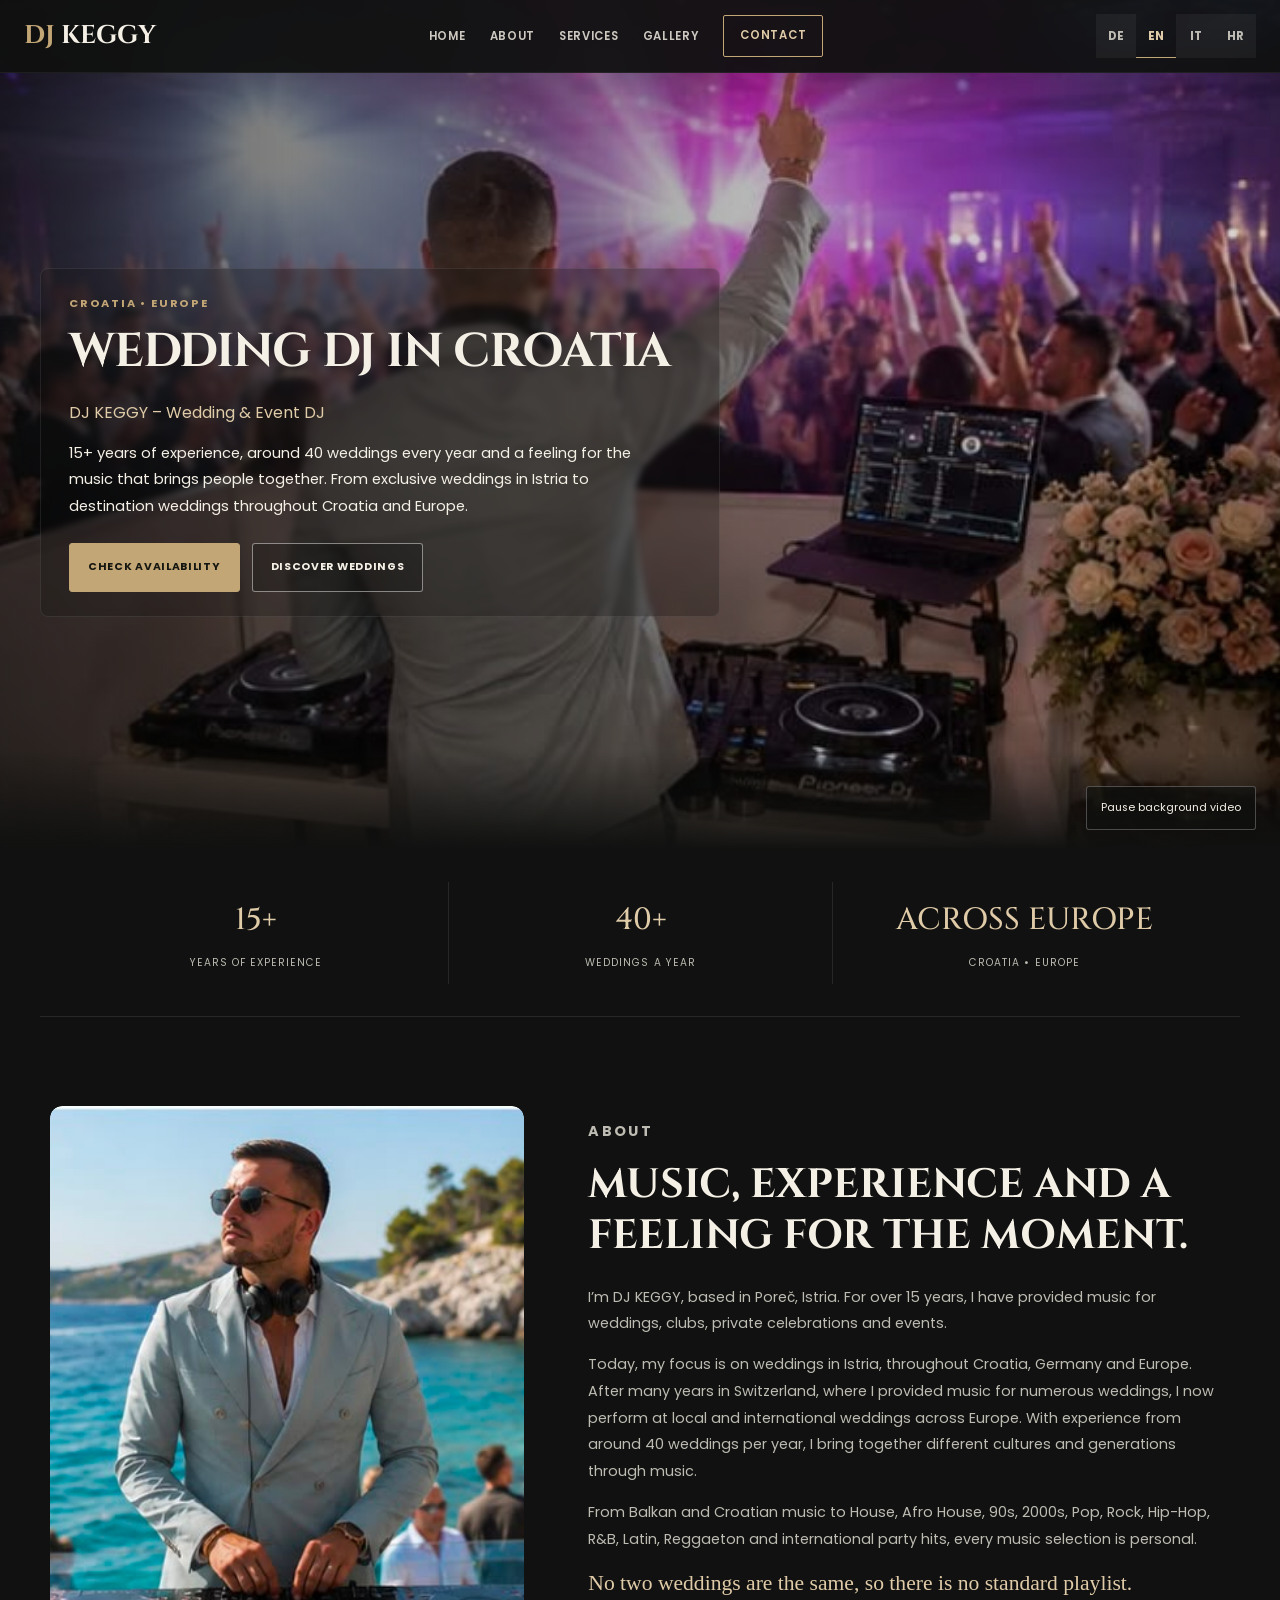
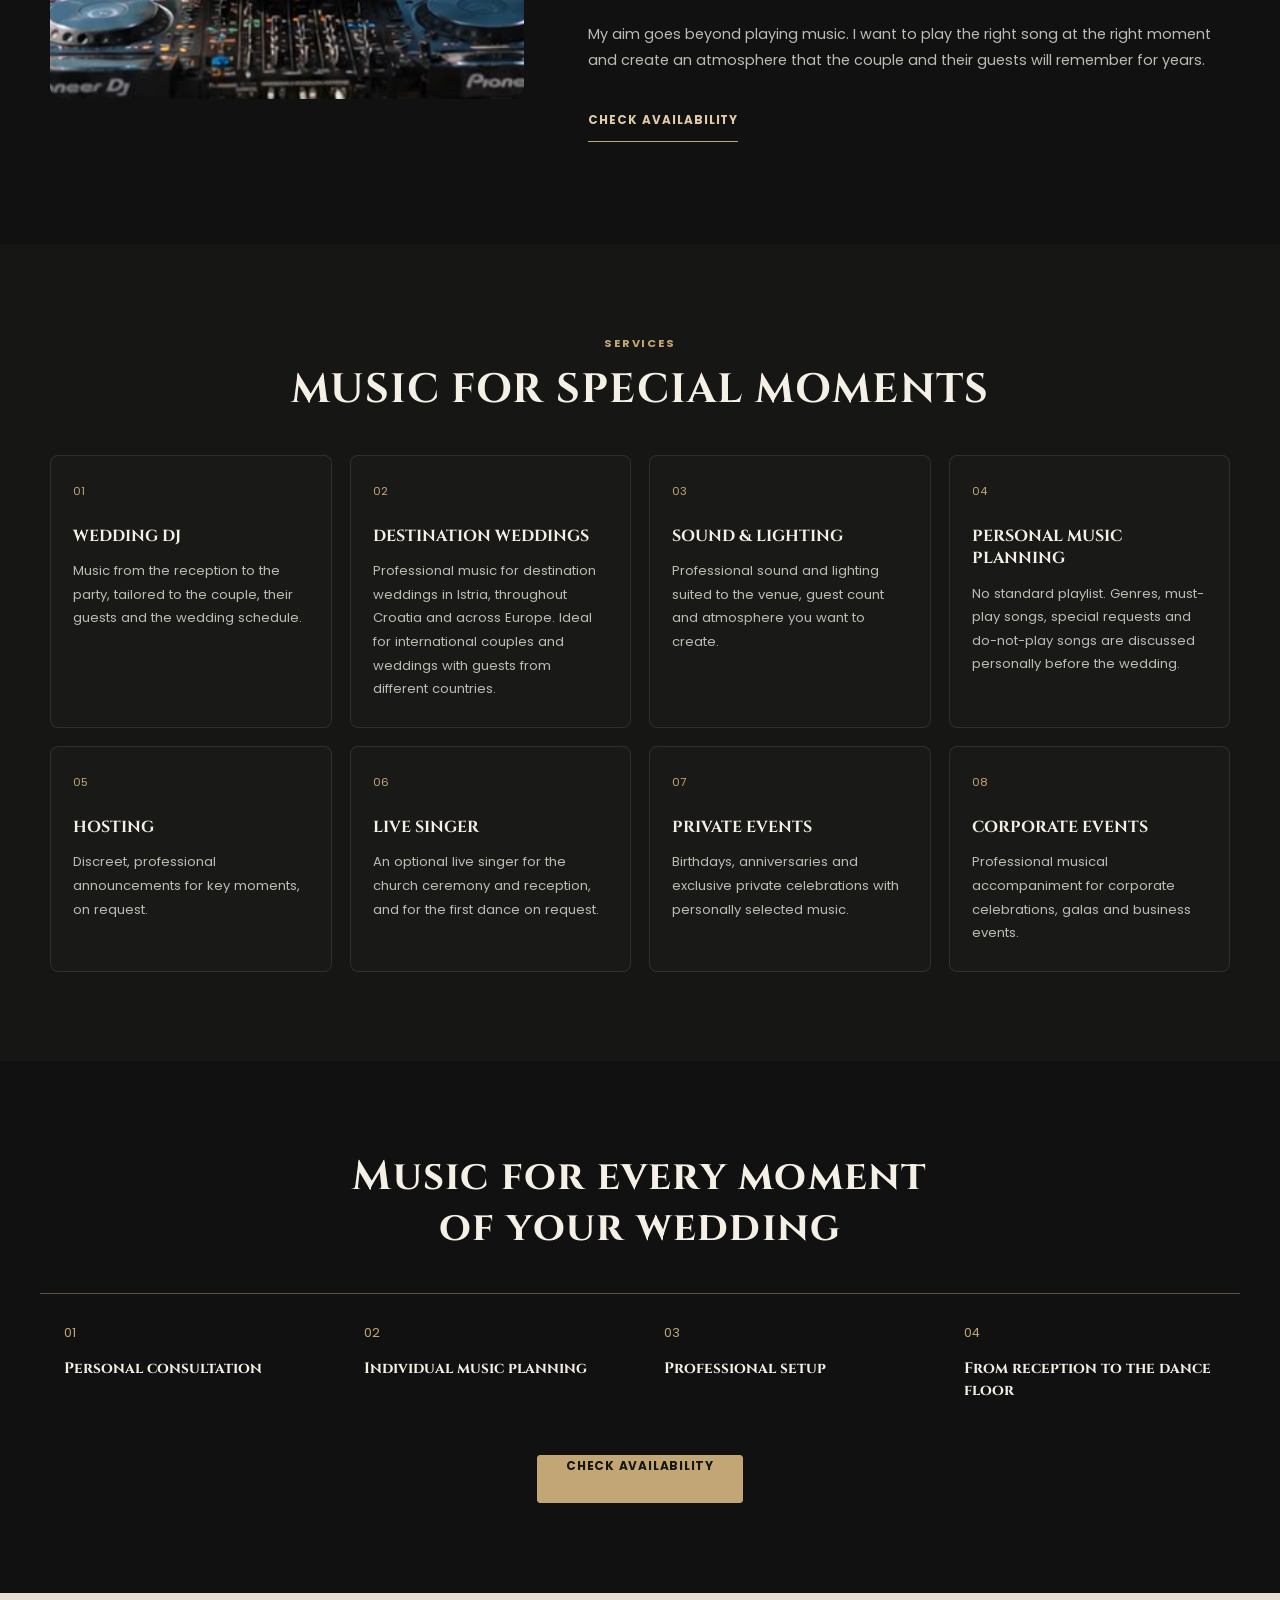
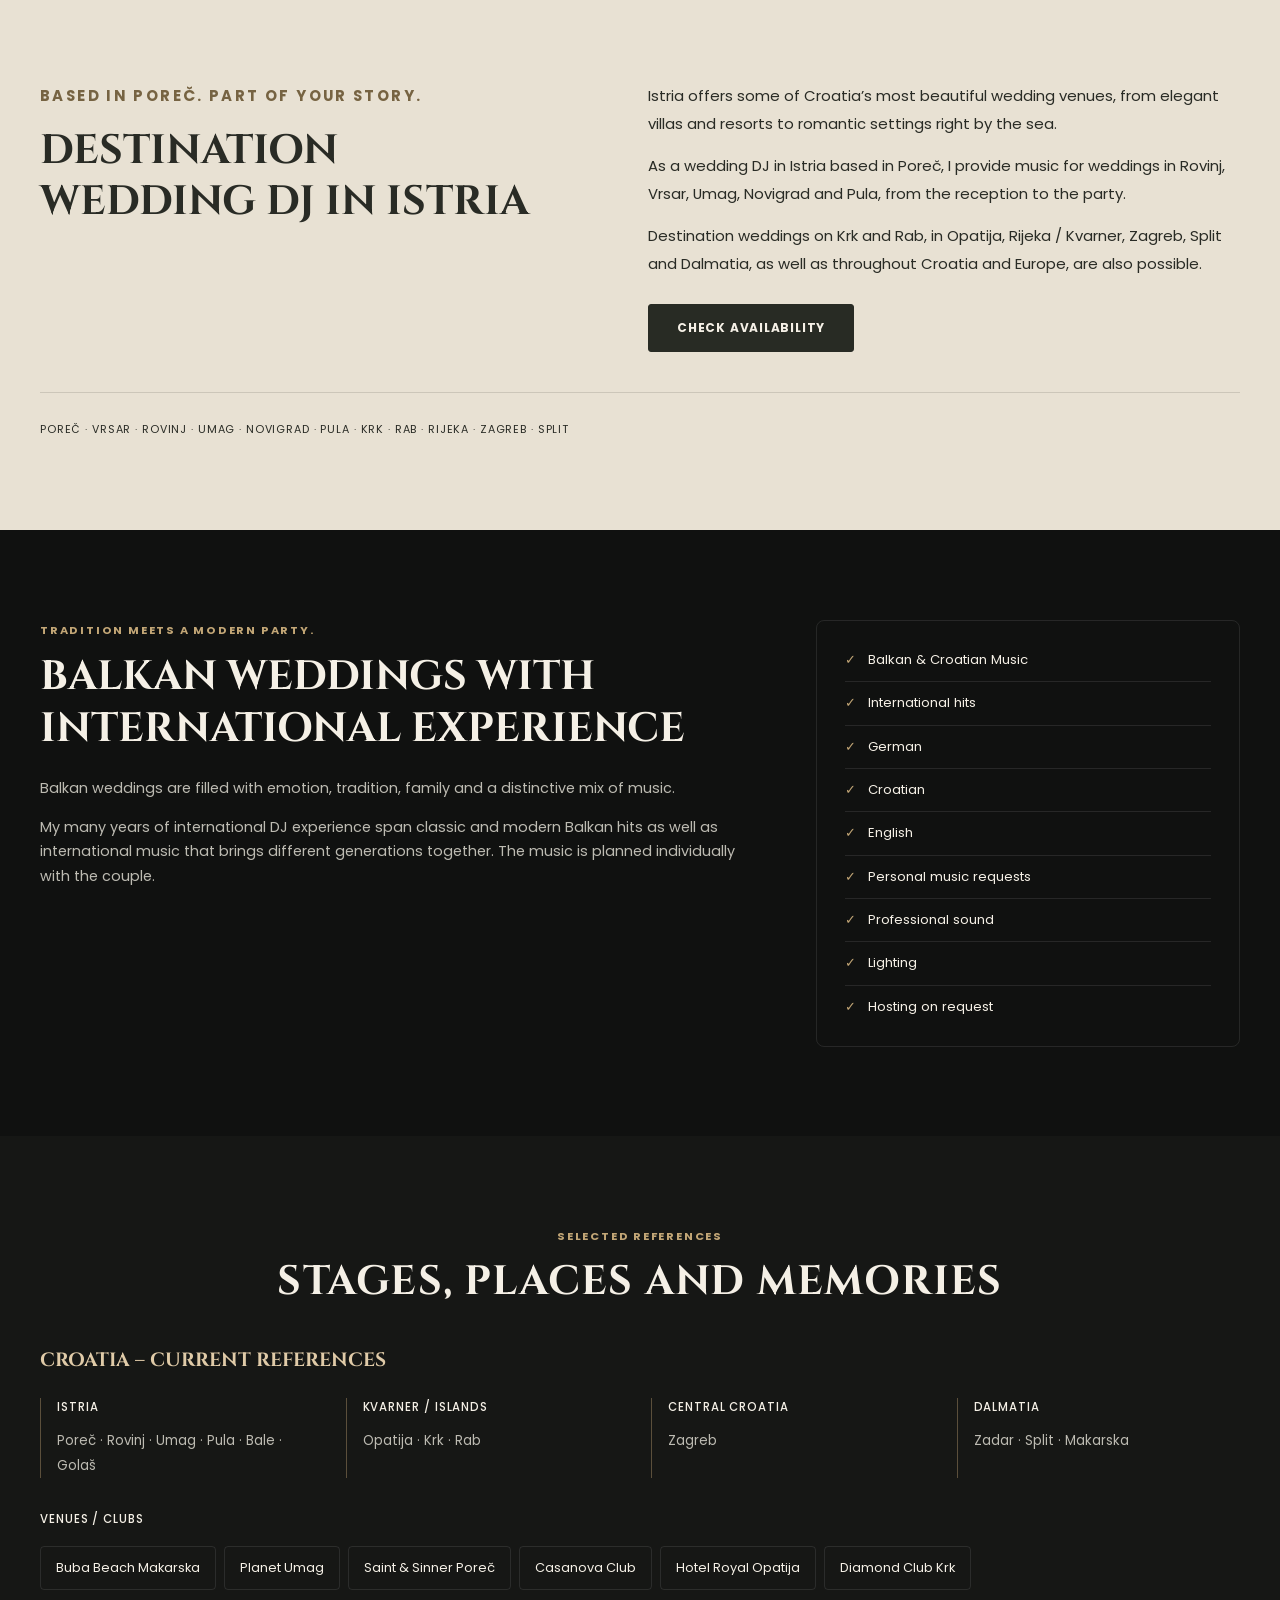
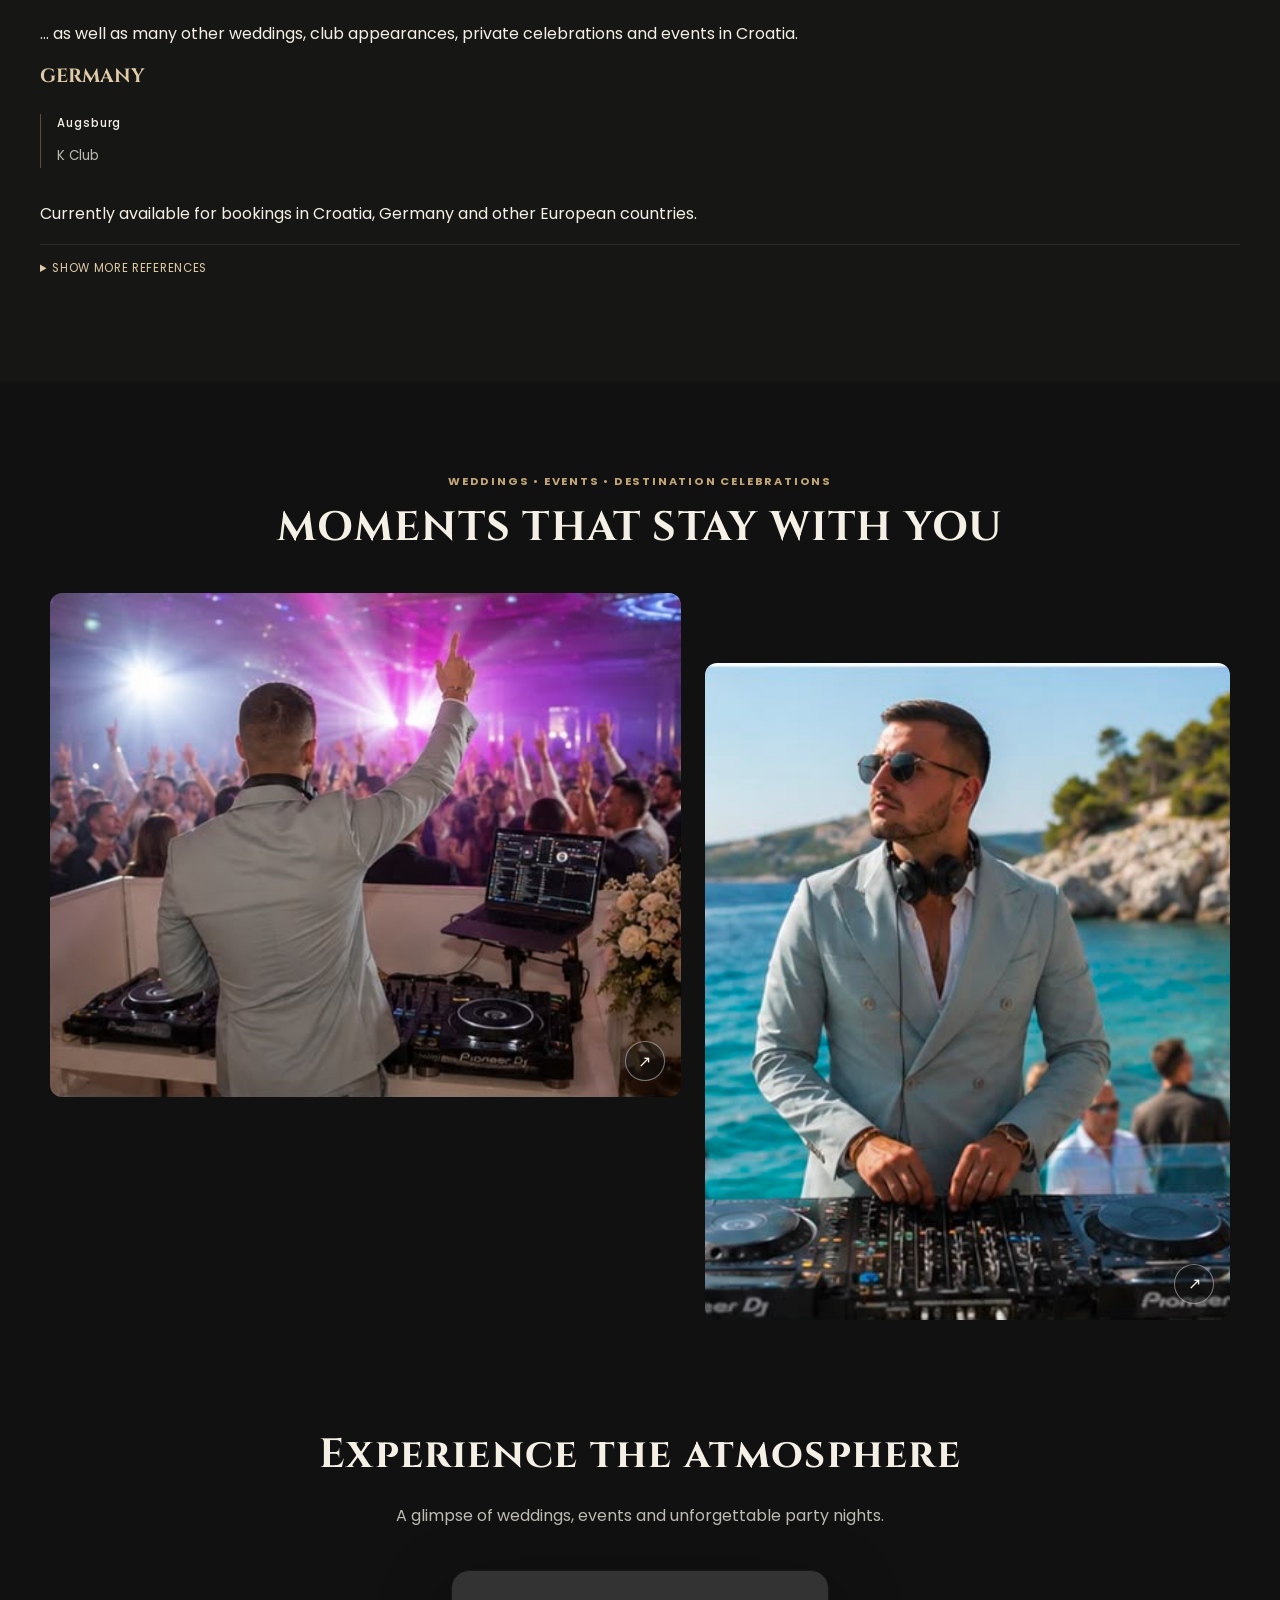
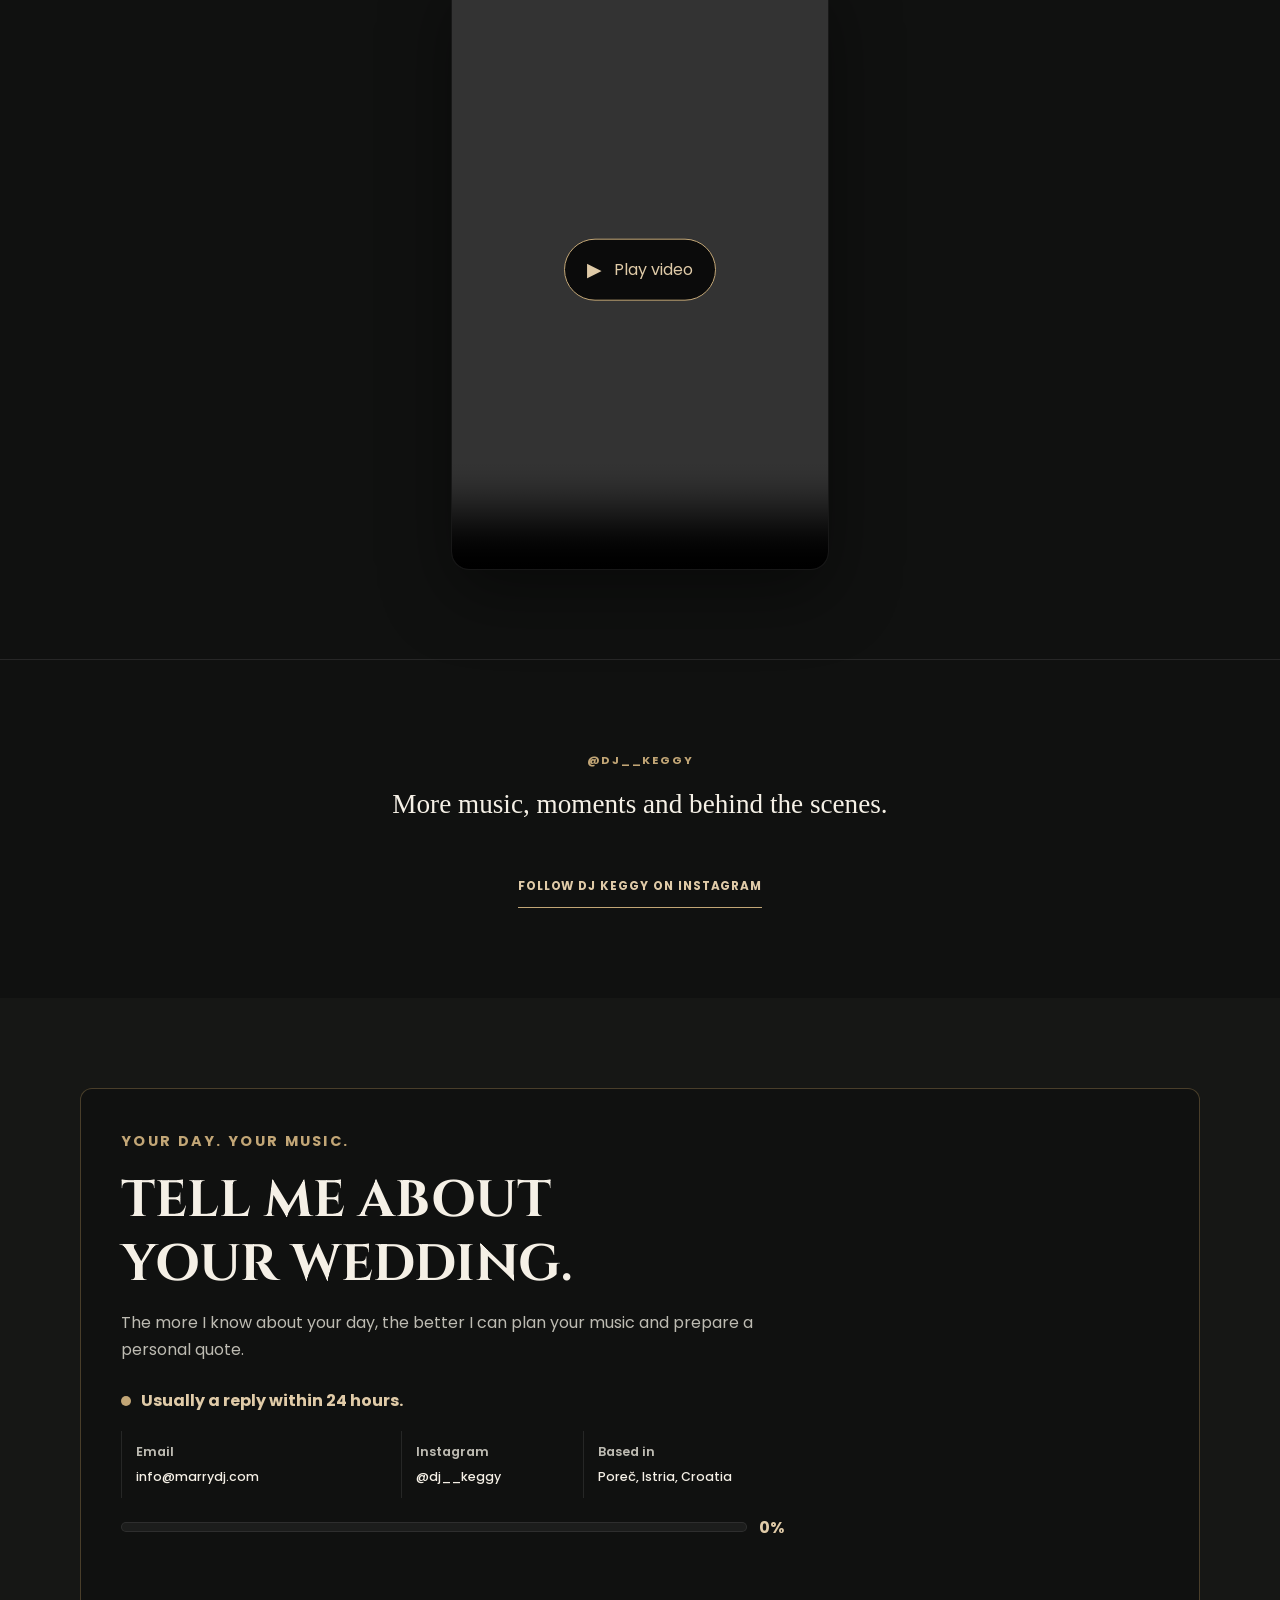
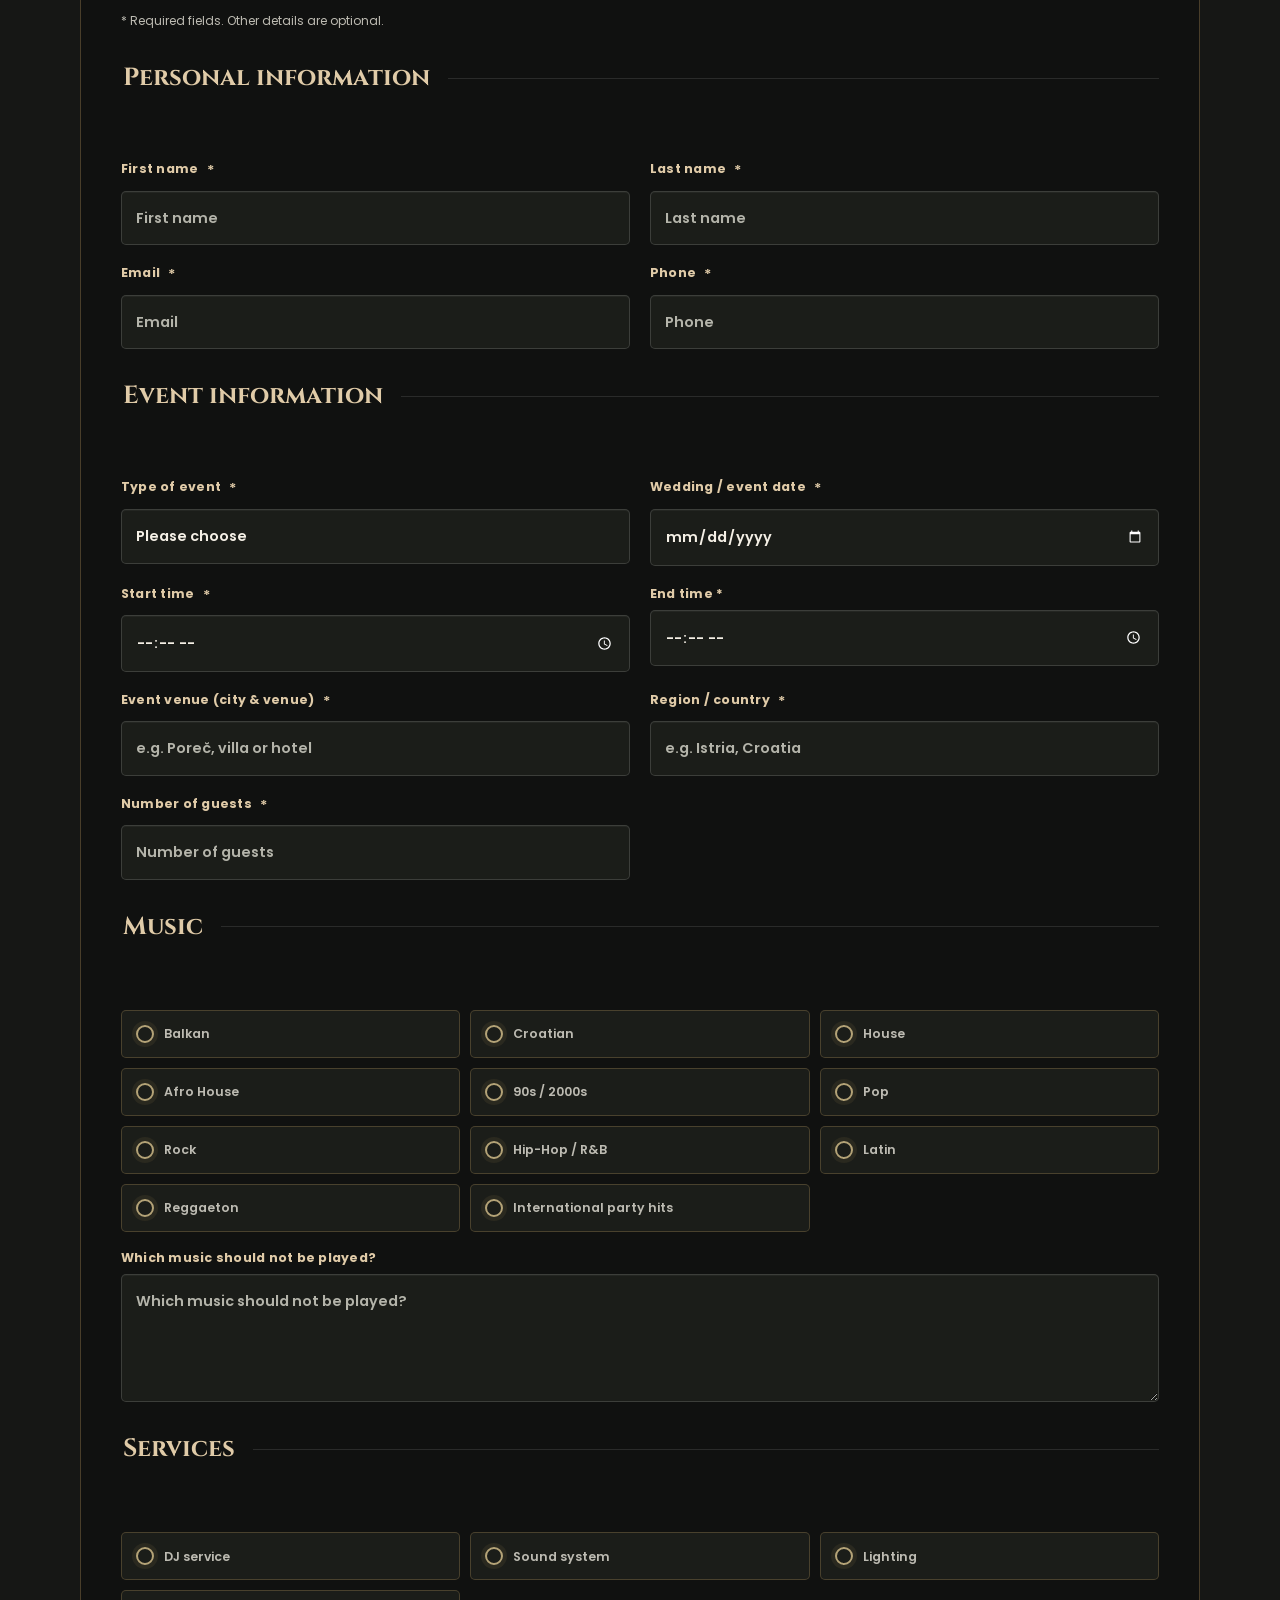
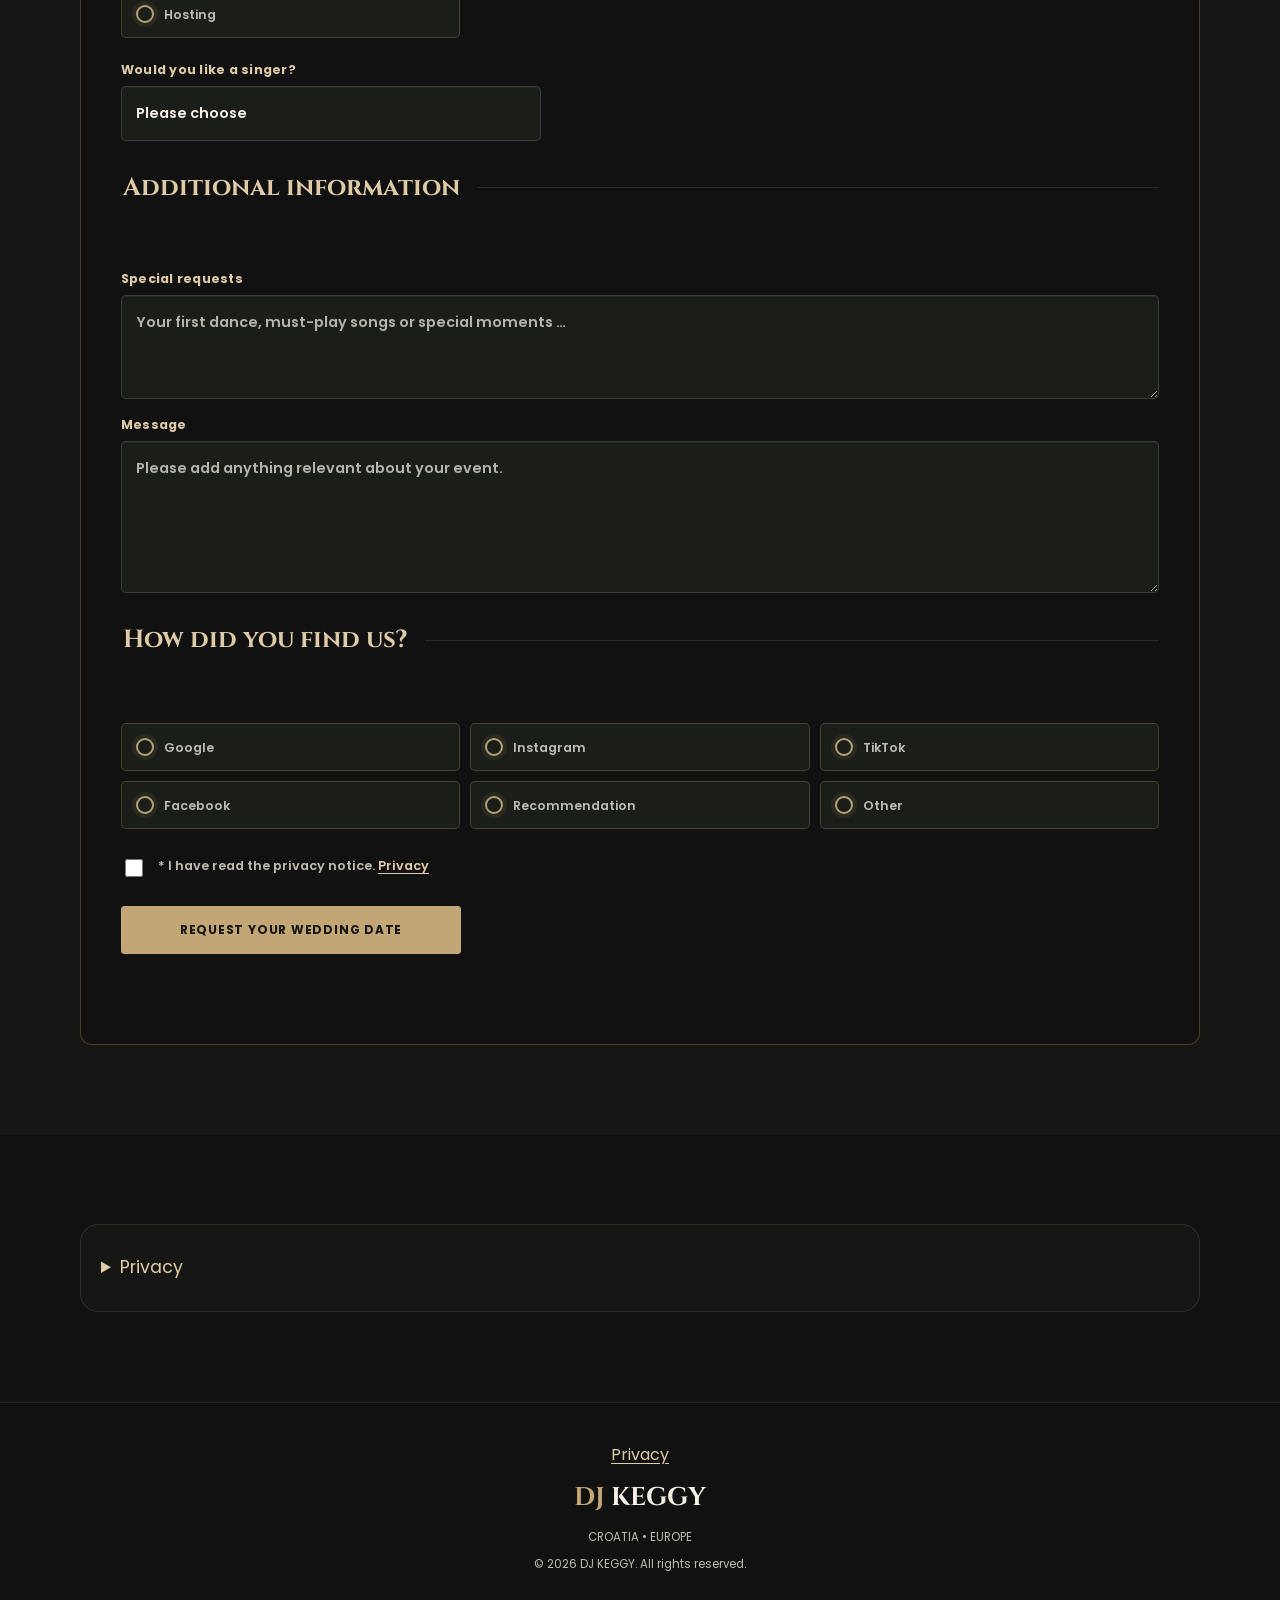
==== commit e2b58893: "Refine localized wedding SEO and descriptive image alt text" ====
--- a/en.html
+++ b/en.html
@@ -1,10 +1,11 @@
 <!DOCTYPE html>
 <html lang="en">
 <head>
+    <meta name="google-site-verification" content="Xd5tc-gVxEqweweXB4eyCssxd8W_wpnrUkpDgsEE4FI" />
     <meta charset="UTF-8">
     <meta name="viewport" content="width=device-width, initial-scale=1.0">
-    <meta name="description" content="DJ Keggy, your destination wedding DJ in Croatia. Weddings in Istria, Rovinj and Opatija with personal music planning, sound and lighting. Check your date.">
-    <title>Destination Wedding DJ Croatia &amp; Istria | DJ Keggy</title>
+    <meta name="description" content="Destination wedding DJ in Croatia: DJ Keggy, based in Poreč, for weddings in Istria, Rovinj, Opatija and Europe. Personal music planning, sound and lighting.">
+    <title>Wedding DJ Croatia &amp; Istria | DJ Keggy</title>
 
     <link rel="preconnect" href="https://fonts.googleapis.com">
     <link rel="preconnect" href="https://fonts.gstatic.com" crossorigin>
@@ -13,17 +14,12 @@
 <link rel="canonical" href="https://marrydj.com/en.html">
 <meta property="og:type" content="website">
 <meta property="og:url" content="https://marrydj.com/en.html">
-<meta property="og:title" content="Destination Wedding DJ Croatia &amp; Istria | DJ Keggy">
-<meta property="og:description" content="DJ Keggy, your destination wedding DJ in Croatia. Weddings in Istria, Rovinj and Opatija with personal music planning, sound and lighting. Check your date.">
+<meta property="og:title" content="Wedding DJ Croatia &amp; Istria | DJ Keggy">
+<meta property="og:description" content="Destination wedding DJ in Croatia: DJ Keggy, based in Poreč, for weddings in Istria, Rovinj, Opatija and Europe. Personal music planning, sound and lighting.">
 <meta property="og:image" content="https://marrydj.com/images/dj1.jpg">
 <meta name="robots" content="index, follow, max-image-preview:large">
 <meta name="theme-color" content="#101110">
-<script type="application/ld+json">{"@context":"https://schema.org","@type":"ProfessionalService","name":"DJ KEGGY","url":"https://marrydj.com/","email":"info@marrydj.com","image":"https://marrydj.com/images/dj1.jpg","address":{"@type":"PostalAddress","addressLocality":"Poreč","addressRegion":"Istria","addressCountry":"HR"},"areaServed":["Opatija","Poreč","Vrsar","Rovinj","Umag","Novigrad","Pula","Istria","Krk","Rab","Rijeka","Kvarner","Zagreb","Split","Dalmatia","Croatia","Europe"],"sameAs":["https://www.instagram.com/dj__keggy/"],"description":"DJ Keggy, your destination wedding DJ in Croatia. Weddings in Istria, Rovinj and Opatija with personal music planning, sound and lighting. Check your date.","@id":"https://marrydj.com/#dj-keggy","knowsLanguage":["de","en","hr"],"hasOfferCatalog":{"@type":"OfferCatalog","name":"Wedding DJ services","itemListElement":[{"@type":"Offer","itemOffered":{"@type":"Service","name":"Wedding DJ & Destination Wedding DJ","serviceType":"Wedding DJ","areaServed":{"@type":"Country","name":"Croatia"}}}]}}</script>
-
-
-
-
-
+<script type="application/ld+json">{"@context":"https://schema.org","@type":"ProfessionalService","name":"DJ KEGGY","url":"https://marrydj.com/","email":"info@marrydj.com","image":["https://marrydj.com/images/dj1.jpg","https://marrydj.com/images/dj2.jpg"],"address":{"@type":"PostalAddress","addressLocality":"Poreč","addressRegion":"Istria","addressCountry":"HR"},"areaServed":["Opatija","Poreč","Vrsar","Rovinj","Umag","Novigrad","Pula","Istria","Krk","Rab","Rijeka","Kvarner","Zagreb","Split","Dalmatia","Croatia","Europe"],"sameAs":["https://www.instagram.com/dj__keggy/"],"description":"Destination wedding DJ in Croatia: DJ Keggy, based in Poreč, for weddings in Istria, Rovinj, Opatija and Europe. Personal music planning, sound and lighting.","@id":"https://marrydj.com/#dj-keggy","knowsLanguage":["de","en","hr"],"hasOfferCatalog":{"@type":"OfferCatalog","name":"Wedding DJ services","itemListElement":[{"@type":"Offer","itemOffered":{"@type":"Service","name":"Wedding DJ & Destination Wedding DJ","serviceType":"Wedding DJ","areaServed":{"@type":"Country","name":"Croatia"},"provider":{"@id":"https://marrydj.com/#dj-keggy"}}}]}}</script>
 <link rel="alternate" hreflang="de" href="https://marrydj.com/">
 <link rel="alternate" hreflang="en" href="https://marrydj.com/en.html">
 <link rel="alternate" hreflang="it" href="https://marrydj.com/it.html">
@@ -101,7 +97,7 @@
         <section class="section about" id="about">
             <div class="section-grid">
                 <div class="about-image reveal">
-                    <img loading="lazy" decoding="async" src="images/dj2.jpg" width="697" height="454" data-i18n-alt="a11y.event" alt="DJ KEGGY at the decks on the Croatian coast">
+                    <img loading="lazy" decoding="async" src="images/dj2.jpg" width="697" height="454" data-i18n-alt="a11y.event" alt="DJ KEGGY wearing headphones at the DJ decks beside the sea">
                 </div>
 
                 <div class="section-copy reveal">
@@ -194,7 +190,7 @@
 </div>
 <div>
 <p data-i18n="destination.p1" >Istria offers some of Croatia’s most beautiful wedding venues, from elegant villas and resorts to romantic settings right by the sea.</p>
-<p data-i18n="destination.p2" >As a wedding DJ based in Poreč, I cover Vrsar, Rovinj, Umag, Novigrad, Pula and all of Istria.</p>
+<p data-i18n="destination.p2" >As a wedding DJ in Istria based in Poreč, I provide music for weddings in Rovinj, Vrsar, Umag, Novigrad and Pula, from the reception to the party.</p>
 <p data-i18n="destination.p3" >Destination weddings on Krk and Rab, in Opatija, Rijeka / Kvarner, Zagreb, Split and Dalmatia, as well as throughout Croatia and Europe, are also possible.</p>
 <a data-i18n="about.cta" class="btn btn-primary" href="#contact">CHECK AVAILABILITY</a>
 </div>
@@ -297,11 +293,11 @@
 
             <div class="gallery-grid masonry-gallery">
 <figure class="gallery-item reveal">
-<a href="images/dj1.jpg" data-lightbox="gallery" class="gallery-link"><img loading="lazy" decoding="async" src="images/dj1.jpg" width="705" height="431" data-i18n-alt="a11y.dj" alt="DJ KEGGY at the decks in front of a celebrating wedding party">
+<a href="images/dj1.jpg" data-lightbox="gallery" class="gallery-link"><img loading="lazy" decoding="async" src="images/dj1.jpg" width="705" height="431" data-i18n-alt="a11y.dj" alt="DJ KEGGY raising his arm at the decks in front of dancing wedding guests">
 <span class="gallery-zoom" aria-hidden="true">↗</span></a>
 </figure>
 <figure class="gallery-item reveal">
-<a href="images/dj2.jpg" data-lightbox="gallery" class="gallery-link"><img loading="lazy" decoding="async" src="images/dj2.jpg" width="697" height="454" data-i18n-alt="a11y.event" alt="DJ KEGGY at the decks on the Croatian coast">
+<a href="images/dj2.jpg" data-lightbox="gallery" class="gallery-link"><img loading="lazy" decoding="async" src="images/dj2.jpg" width="697" height="454" data-i18n-alt="a11y.event" alt="DJ KEGGY wearing headphones at the DJ decks beside the sea">
 <span class="gallery-zoom" aria-hidden="true">↗</span></a>
 </figure>
 </div>
@@ -611,7 +607,7 @@
     </footer>
 
     
-    <script src="translations.js?v=4c5ac183b278c711"></script>
+    <script src="translations.js?v=8582d387c326535e"></script>
     <script src="script.js?v=c26f60a6657d2685"></script>
 <script defer src="review/homepage.js?v=8273dba08feeecfc"></script>
 </body>
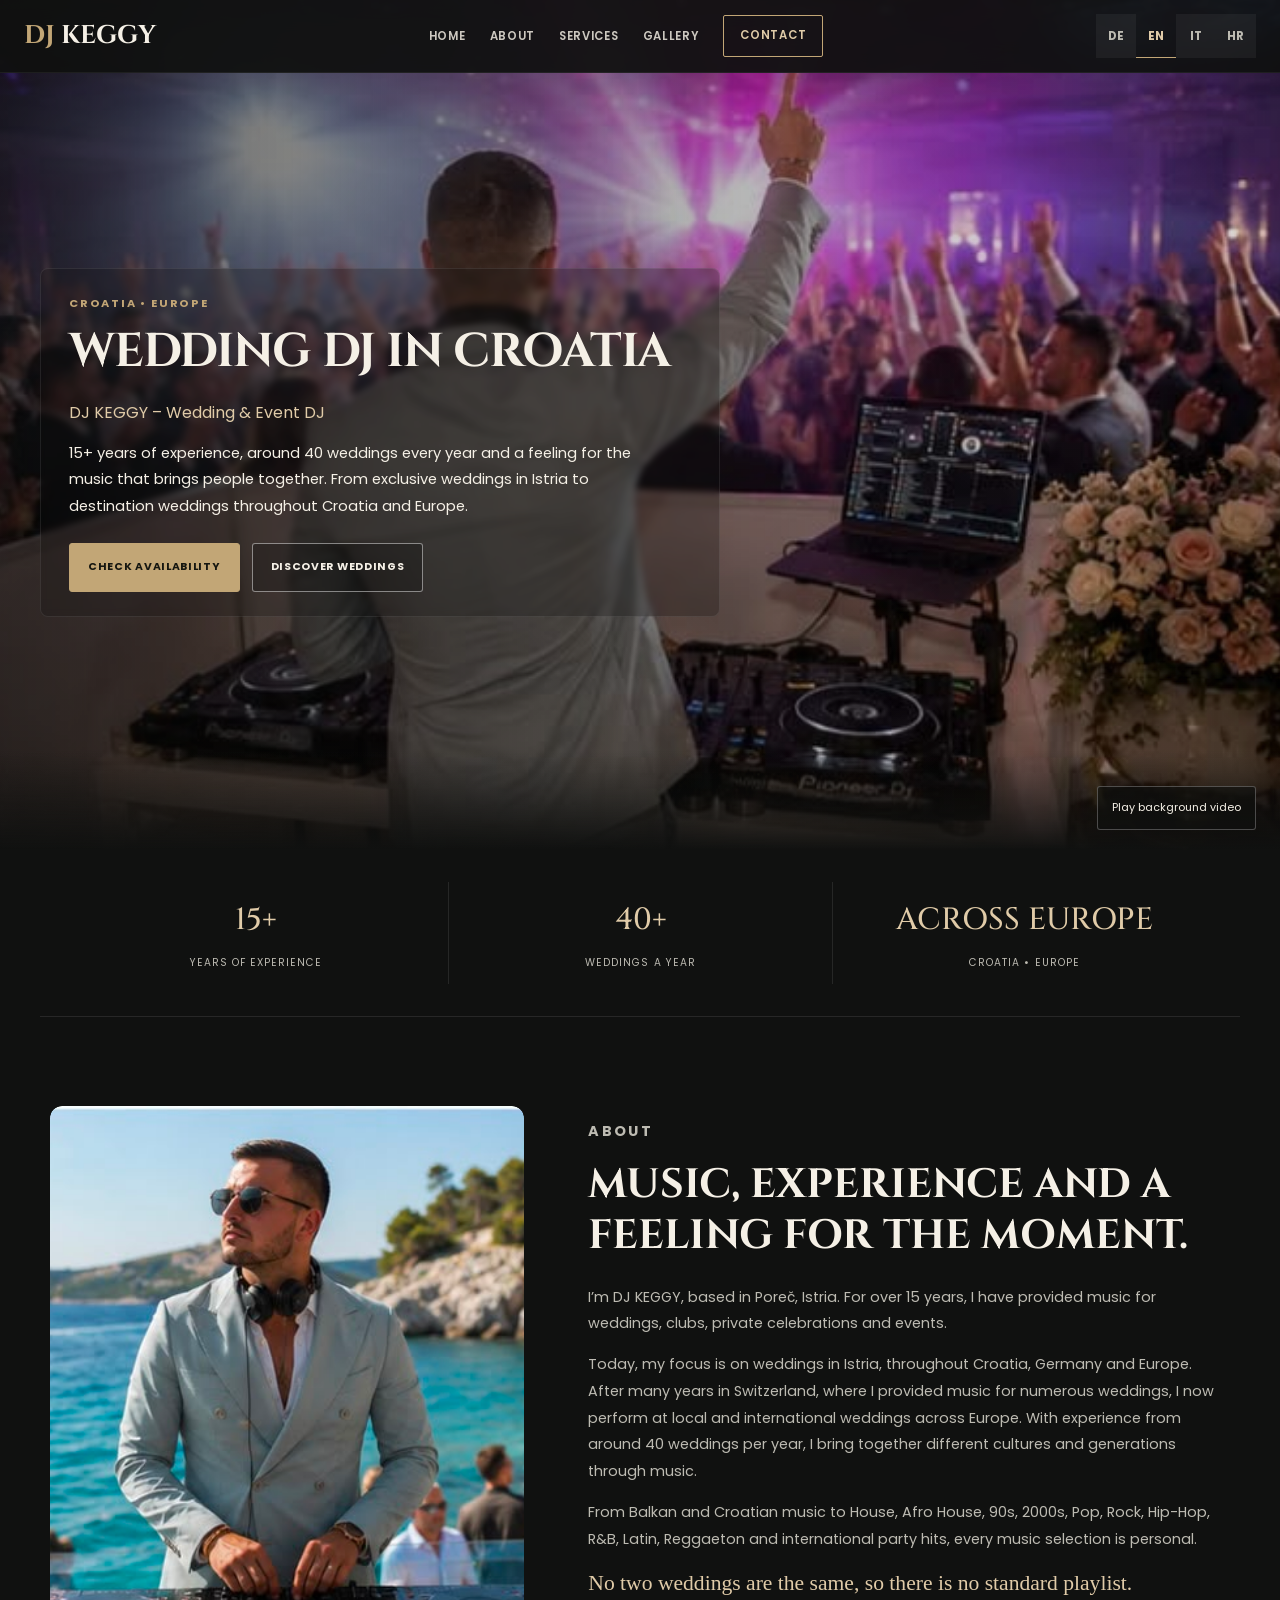
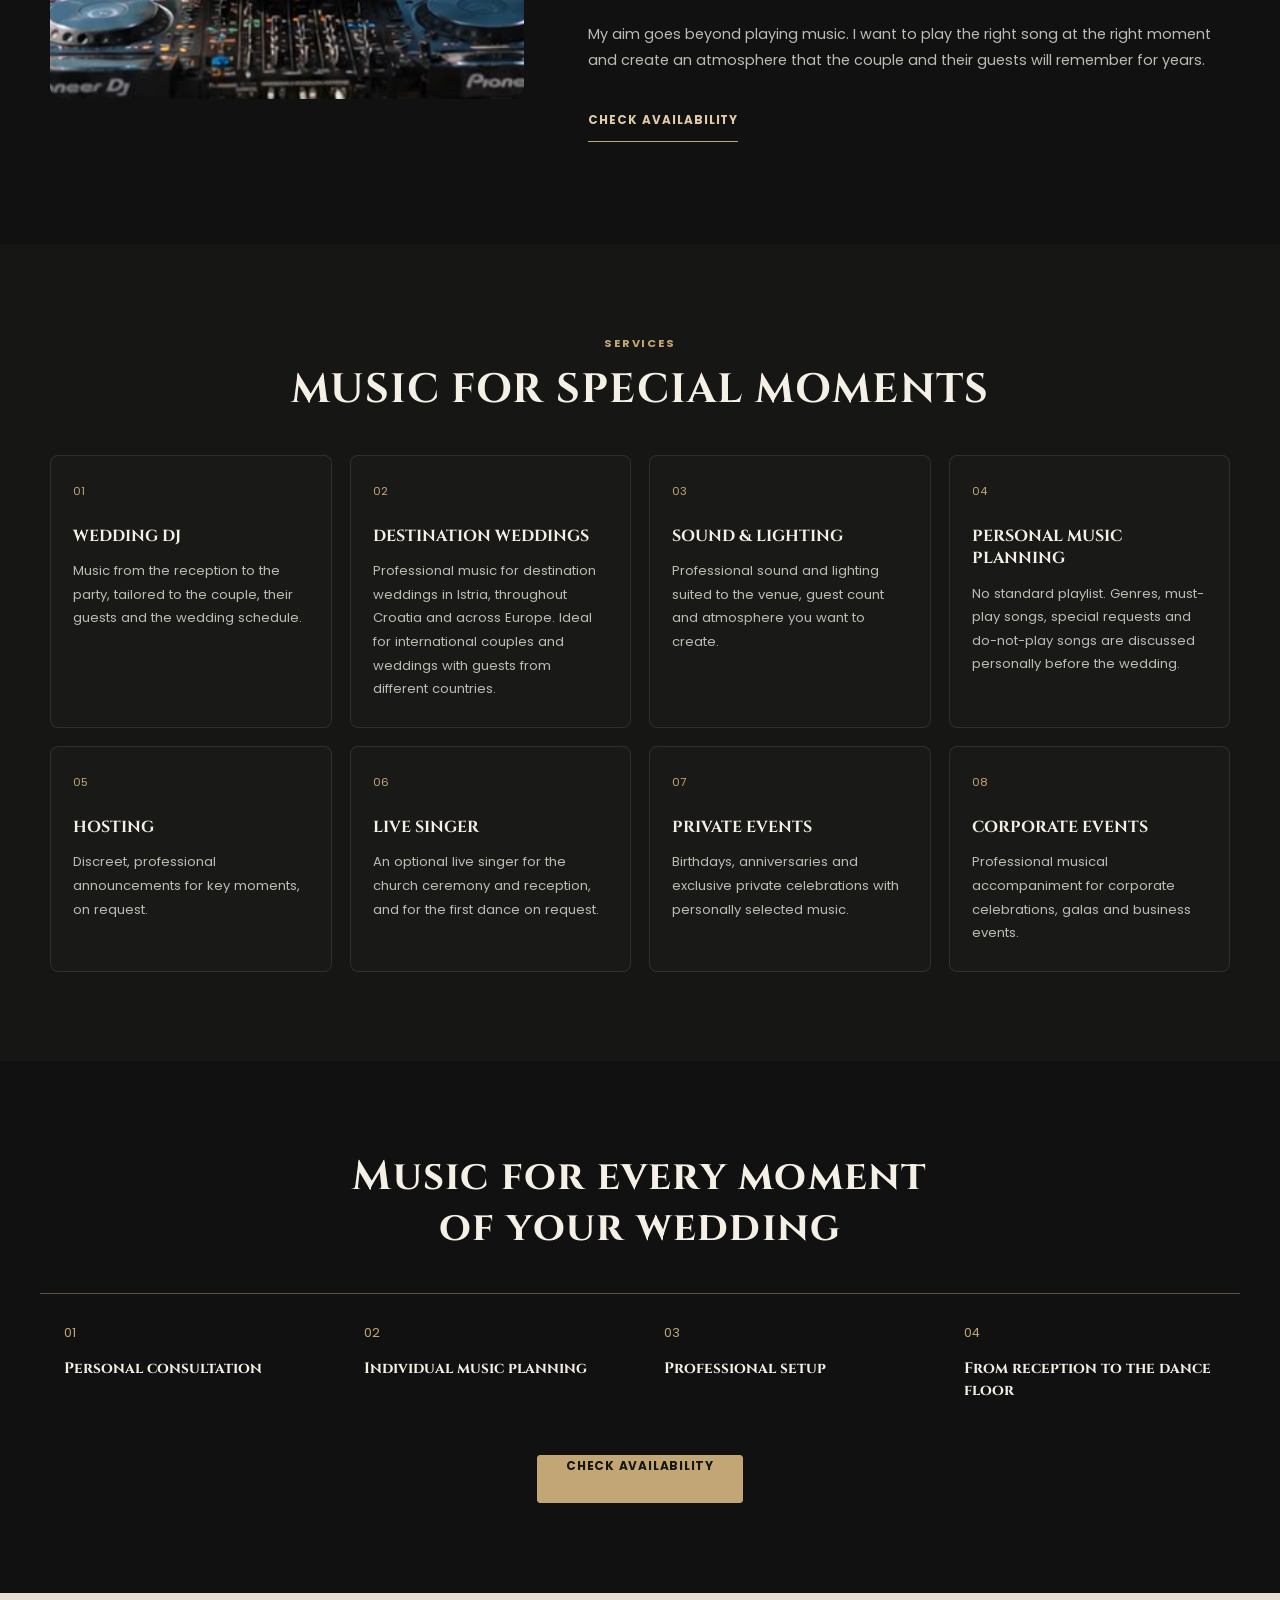
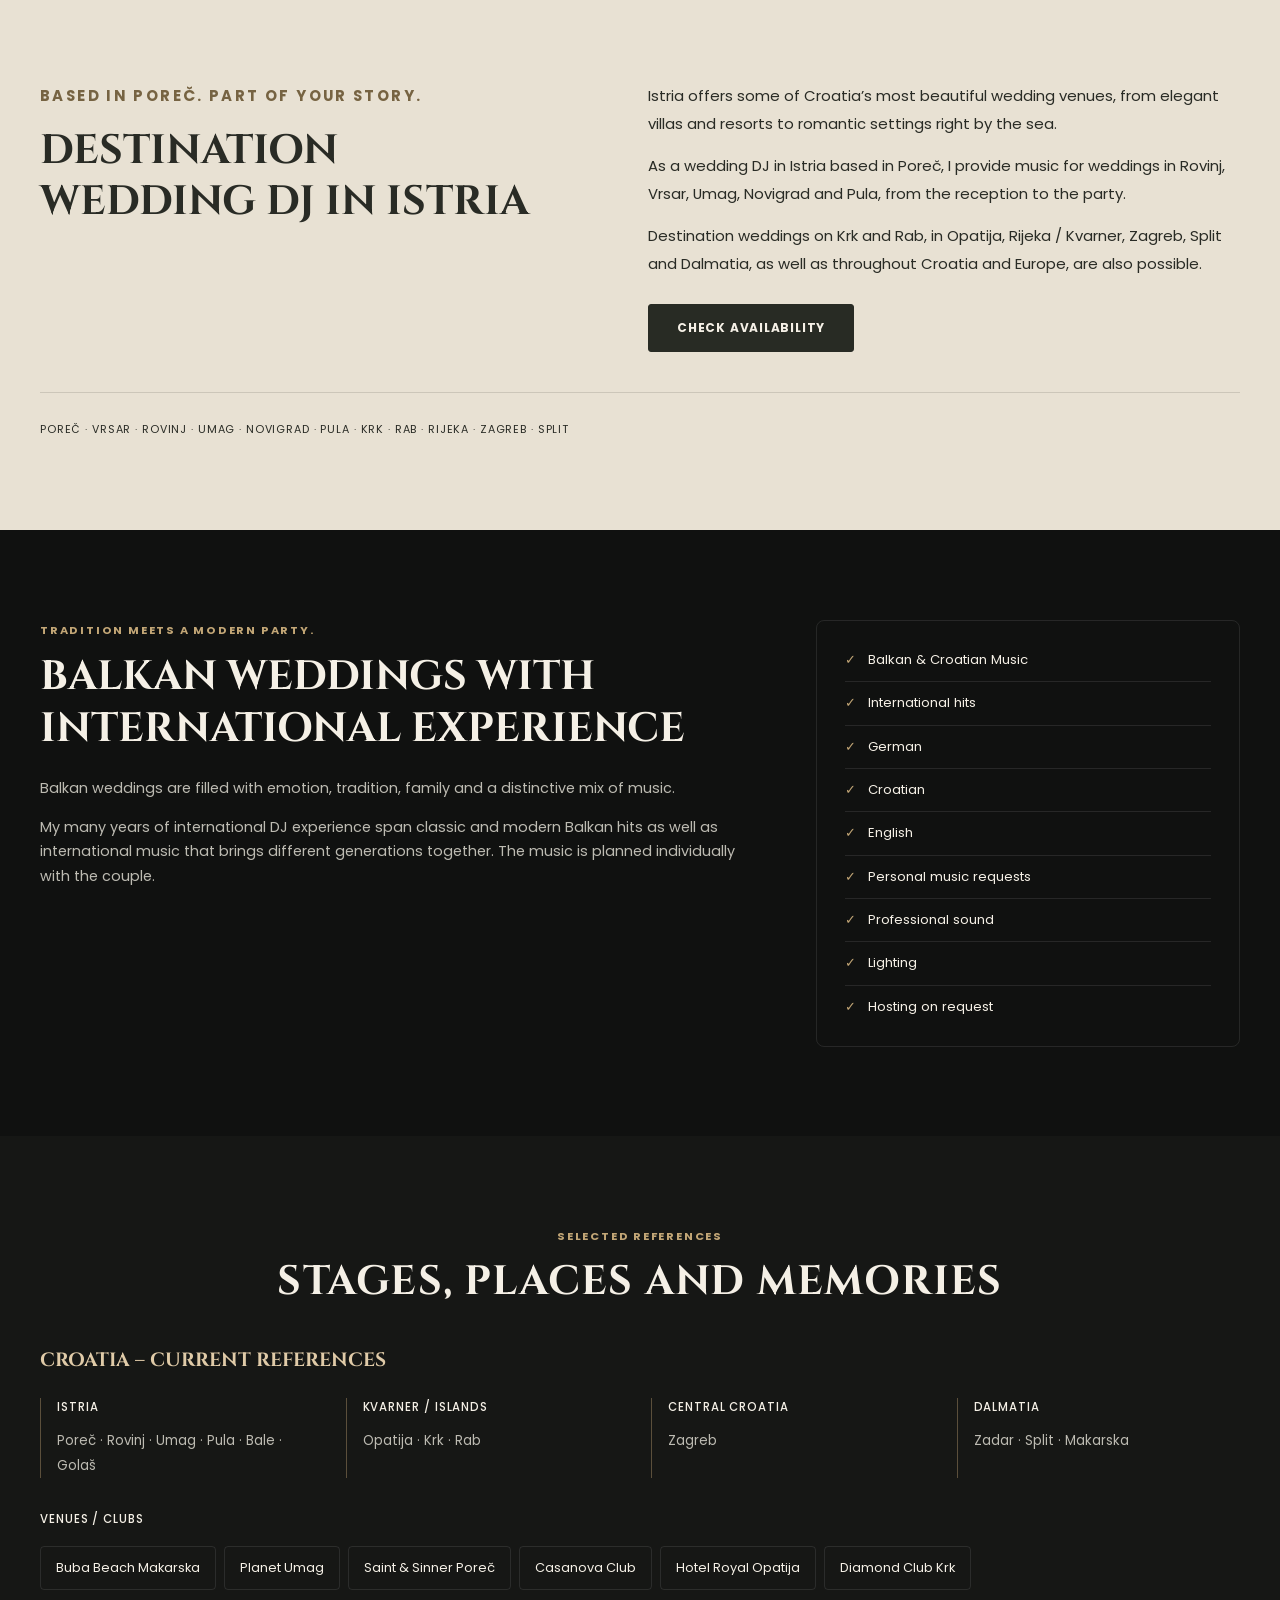
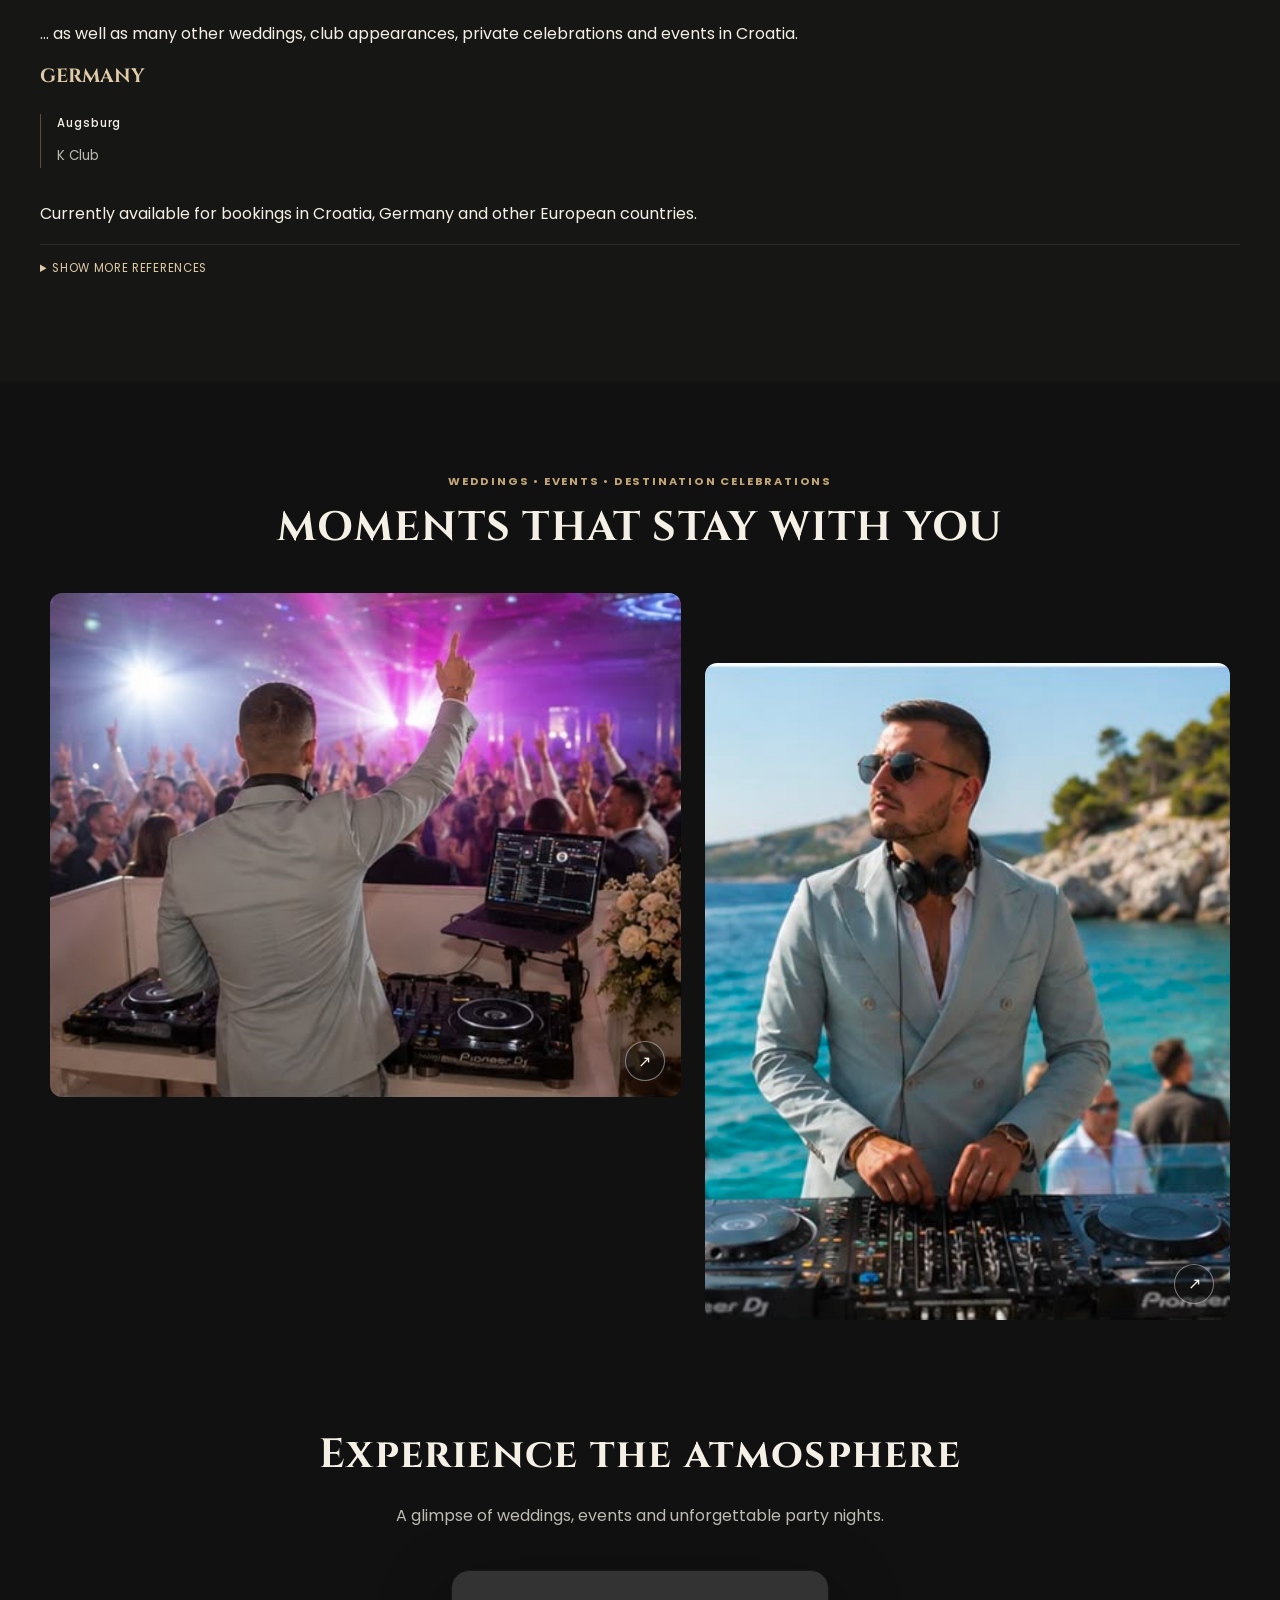
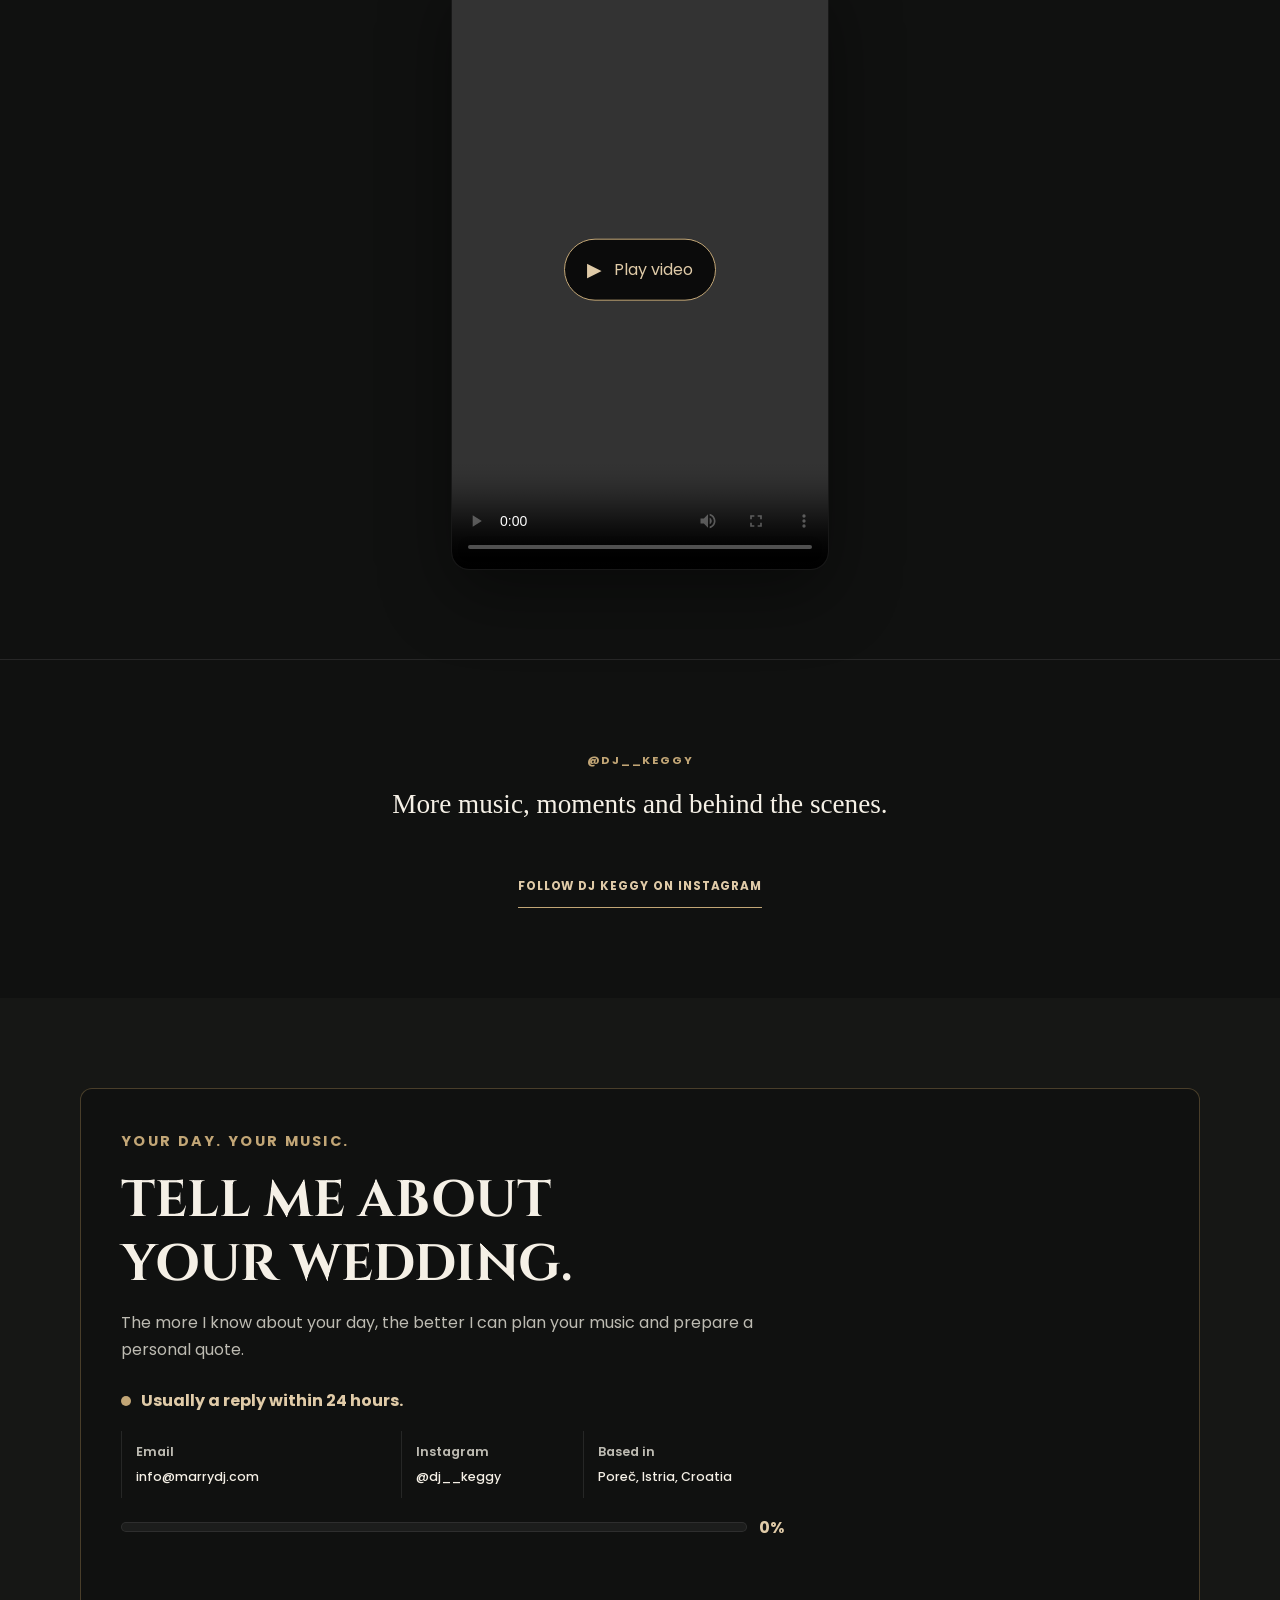
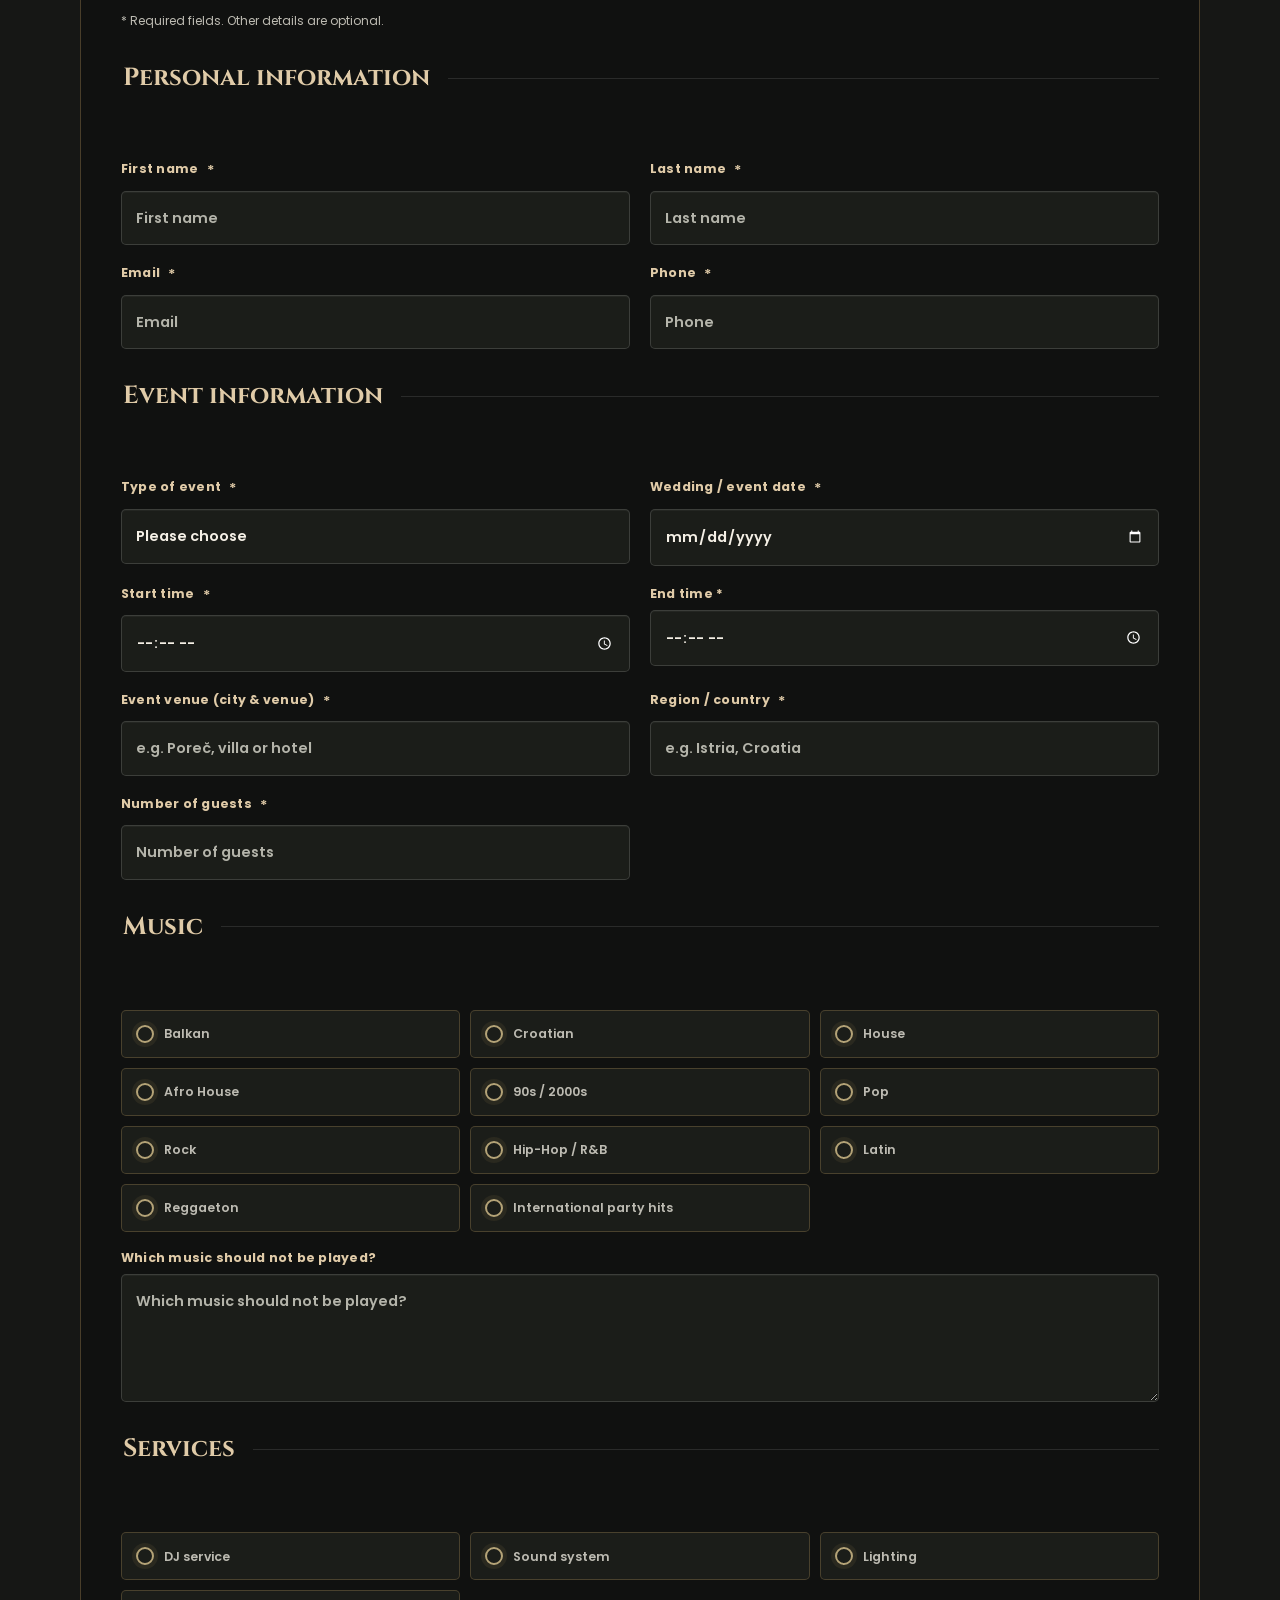
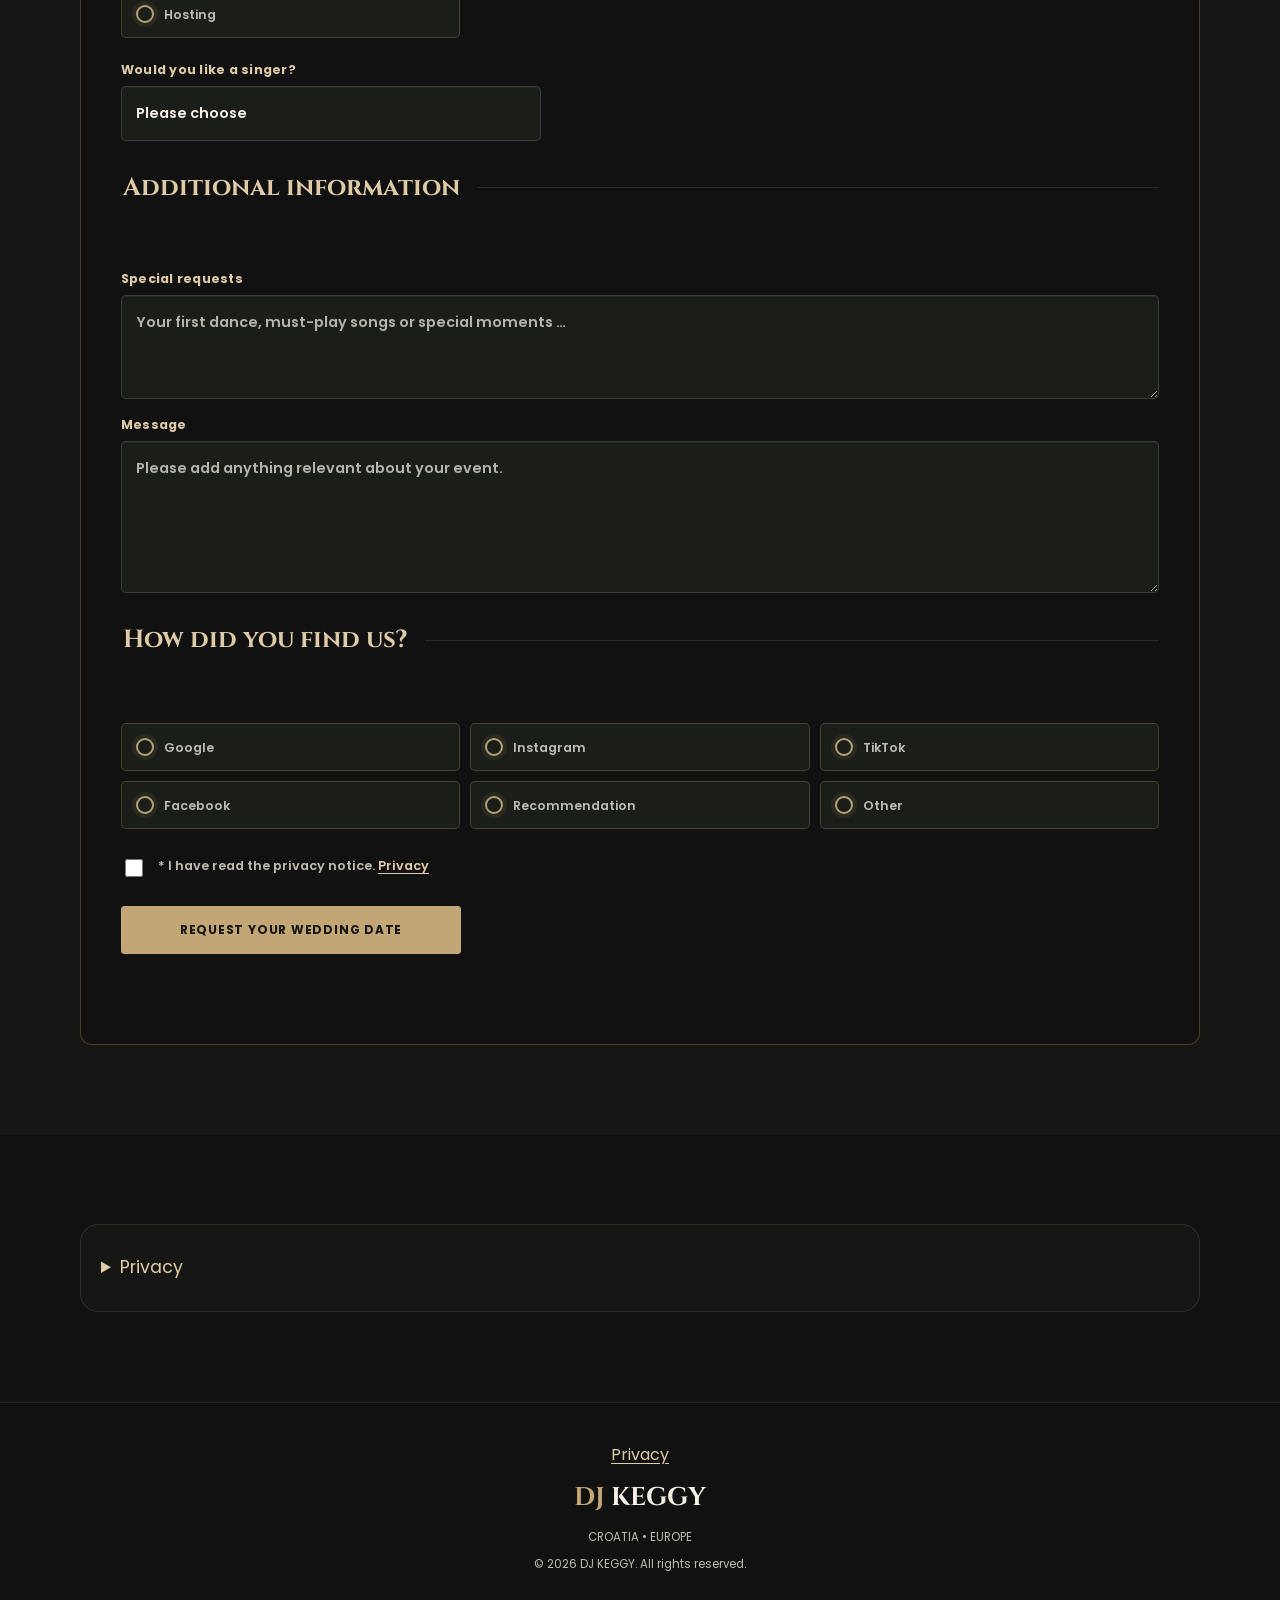
==== commit 223331de: "Add Croatian wedding DJ guide and optimize Croatian homepage" ====
--- a/en.html
+++ b/en.html
@@ -599,6 +599,7 @@
     </main>
 
     <footer class="site-footer">
+        <a class="text-link" data-hr-guide hidden href="dj-za-vjencanja-hrvatska.html">DJ za vjenčanja u Hrvatskoj — glazba, usluge i ponuda</a>
         <a class="privacy-link" href="#privacy" data-i18n="privacy.title">Privacy</a>
         <a class="brand" href="#home">
 <span>DJ</span> KEGGY</a>
@@ -607,7 +608,7 @@
     </footer>
 
     
-    <script src="translations.js?v=8582d387c326535e"></script>
+    <script src="translations.js?v=ddcb6ad68a31d57e"></script>
     <script src="script.js?v=c26f60a6657d2685"></script>
 <script defer src="review/homepage.js?v=8273dba08feeecfc"></script>
 </body>
